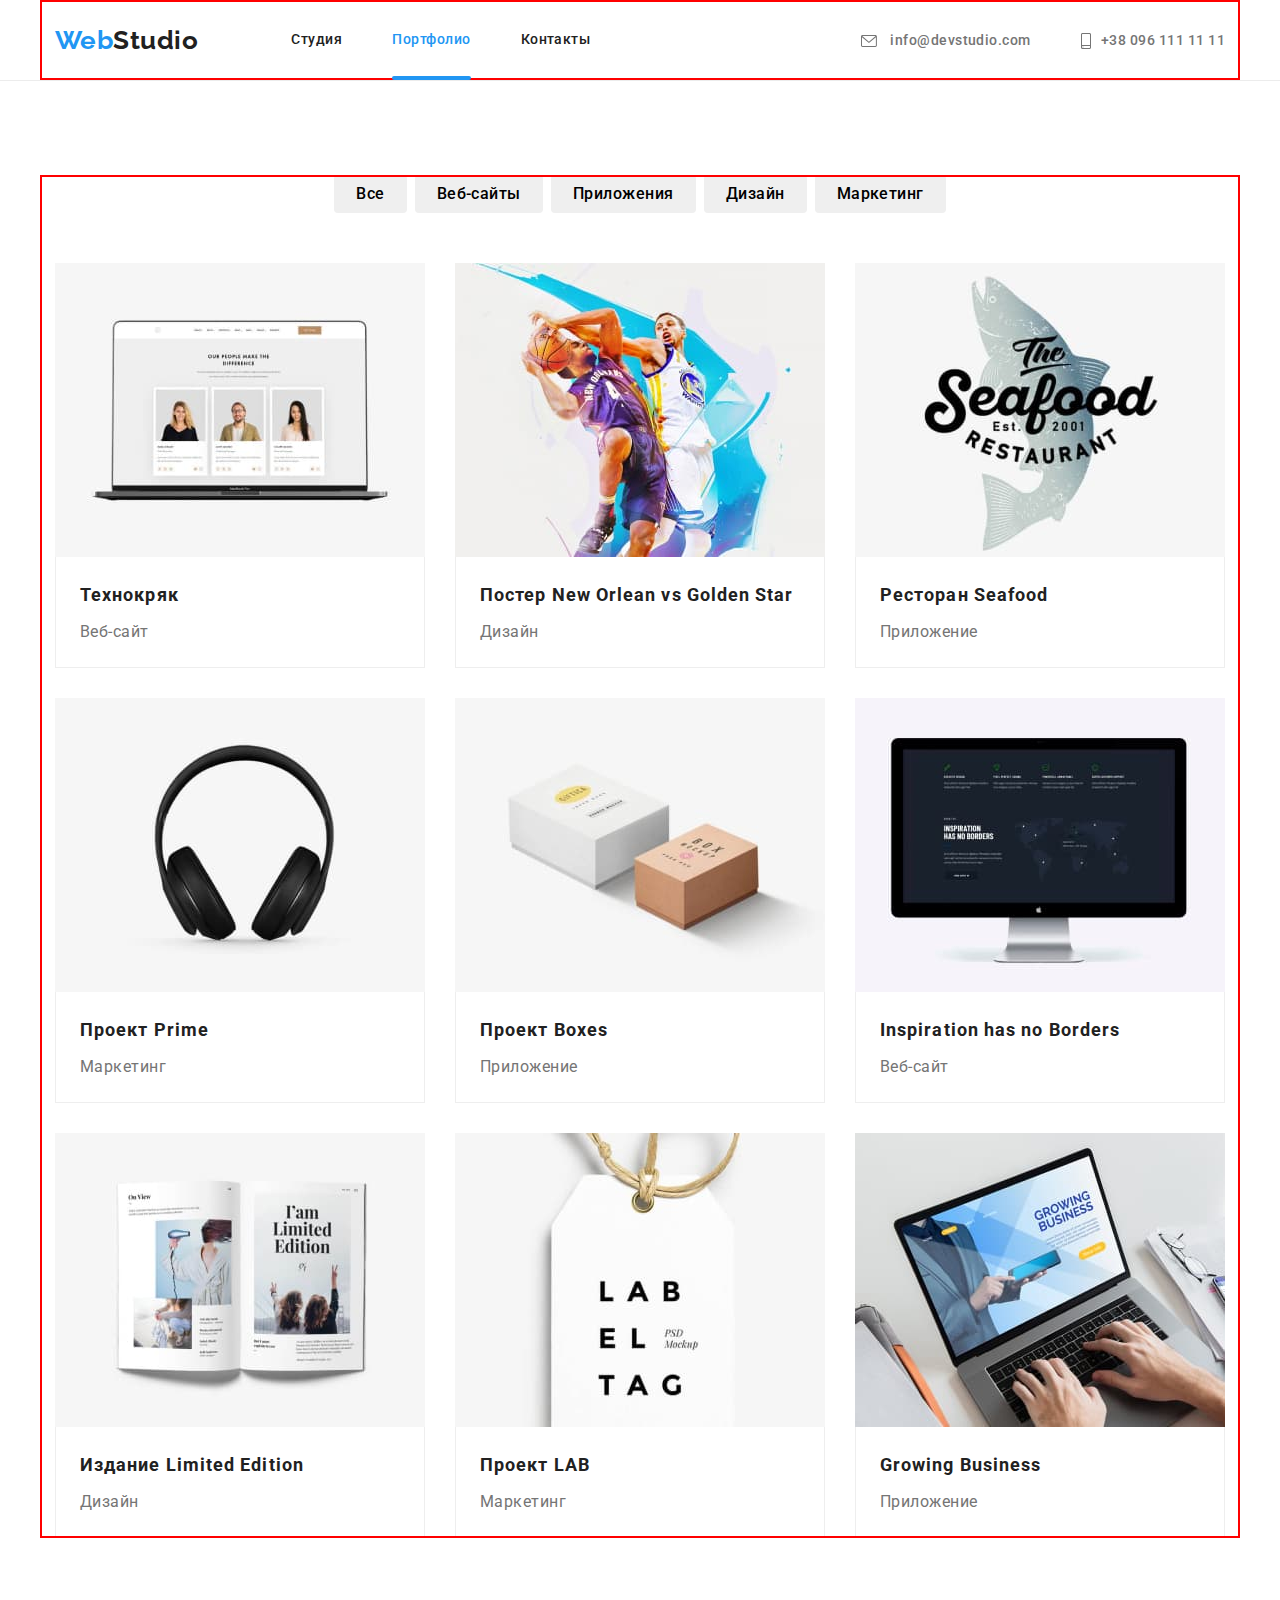
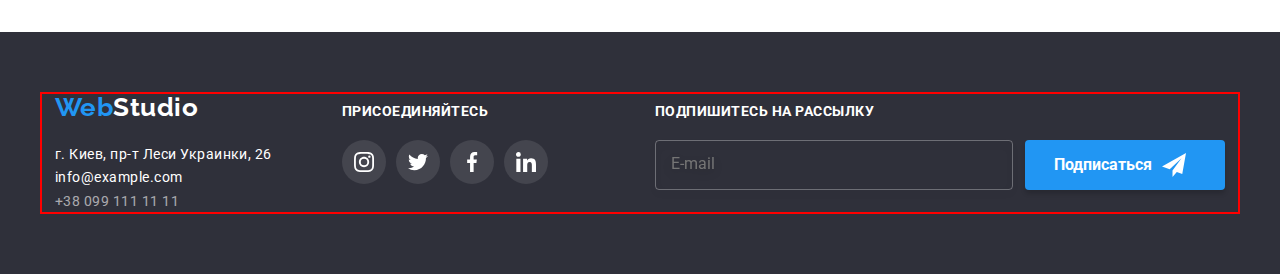
==== portfolio.html @ b9209e39 "Update portfolio.html" ====
<!DOCTYPE html>
<html lang="ru">

<head>
  <meta charset="UTF-8" />
  <meta http-equiv="X-UA-Compatible" content="IE=edge" />
  <meta name="viewport" content="width=device-width, initial-scale=1.0" />
  <title>Portfolio</title>
  <link rel="preconnect" href="https://fonts.googleapis.com" />
  <link rel="preconnect" href="https://fonts.gstatic.com" crossorigin />
  <link rel="preconnect" href="https://fonts.googleapis.com" />
  <link rel="preconnect" href="https://fonts.gstatic.com" crossorigin />
  <link href="https://fonts.googleapis.com/css2?family=Raleway:wght@700&family=Roboto:wght@400;500;700;900&display=swap"
    rel="stylesheet" />
  <link rel="stylesheet" href="https://cdnjs.cloudflare.com/ajax/libs/modern-normalize/1.1.0/modern-normalize.css" />
  <link rel="stylesheet" href="./css/styles.css" />
</head>

<body>
  <!-- Top line -->
  <header class="header header-border">
    <div class="container header__container ">
      <a class="logo header__logo" href="" lang="en">Web<span class="logo-accent">Studio</span></a>
      <nav class="nav header__nav">
        <ul class="nav__list list">
          <li class="nav__item">
            <a class="nav__link " href="./index.html">Студия</a>
          </li>
          <li class="nav__item">
            <a class="nav__link nav__link--current" href="./portfolio.html">Портфолио</a>
          </li>
          <li class="nav__item">
            <a class="nav__link" href="#contacts">Контакты</a>
          </li>
        </ul>
      </nav>
      <ul class="header-contacts__item list">
        <li>
          <a class="header__mail" href="mailto:info@devstudio.com"><svg class="header__icons" width="16" height="12">
              <use href="./images/icons.svg#envelope"></use>
            </svg>
            info@devstudio.com</a>
        </li>
        <li>
          <a class="header__phone" href="tel:+380961111111"><svg class="header__icons" width="10" height="16">
              <use href="./images/icons.svg#smartphone"></use>
            </svg>+38 096 111 11 11</a>
        </li>
      </ul>
    </div>
  </header>
  <!-- Main section -->
  <main>
    <!-- Our works -->
    <section class="section">
      <div class="container">
        <!-- Hiden title -->
        <h1 class="visually-hidden">Portfolio</h1>
        <!-- Filter -->
        <ul class="filter list">
          <li><button class="btn" type="button">Все</button></li>
          <li><button class="btn" type="button">Веб-сайты</button></li>
          <li><button class="btn" type="button">Приложения</button></li>
          <li><button class="btn" type="button">Дизайн</button></li>
          <li><button class="btn" type="button">Маркетинг</button></li>
        </ul>
        <!-- Projects -->
        <ul class="project list">
          <li class="project-cards item">
            <a class="card-link" href="#">
              <div class="project-elements">
                <img src="./images/studio/сайт_технокряк.jpg" width="370" height="294" alt="изображения людей" />
                <div class="project-overlay">
                  <p class="overlay-text">
                    Ресурс предлагает комплексные предложения с разным уровнем функционала и
                    сервисов. Все это позволит посетителю получить исчерпывающие сведения о
                    компании или частном лице.
                  </p>
                </div>
              </div>

              <div class="card-descr">
                <h2 class="project-title">Технокряк</h2>
                <p class="project-text">Веб-сайт</p>
              </div>
            </a>
          </li>

          <li class="project-cards item">
            <a class="card-link" href="#">
              <div class="project-elements">
                <img src="./images/studio/дизайн_постера.jpg" width="370" height="294"
                  alt="на постере 2 мужчины играют в баскетбол" />
                <div class="project-overlay">
                  <p class="overlay-text">
                    Ресурс предлагает комплексные предложения с разным уровнем функционала и
                    сервисов. Все это позволит посетителю получить исчерпывающие сведения о
                    компании или частном лице.
                  </p>
                </div>
              </div>

              <div class="card-descr">
                <h2 class="project-title">Постер New Orlean vs Golden Star</h2>
                <p class="project-text">Дизайн</p>
              </div>
            </a>
          </li>
          <li class="project-cards item">
            <a class="card-link" href="#">
              <div class="project-elements">
                <img src="./images/studio/ресторан.jpg" width="370" height="294"
                  alt="на логотипе ресторана изображена рыба" />
                <div class="project-overlay">
                  <p class="overlay-text">
                    Ресурс предлагает комплексные предложения с разным уровнем функционала и
                    сервисов. Все это позволит посетителю получить исчерпывающие сведения о
                    компании или частном лице.
                  </p>
                </div>
              </div>

              <div class="card-descr">
                <h2 class="project-title">Ресторан Seafood</h2>
                <p class="project-text">Приложение</p>
              </div>
            </a>
          </li>
          <li class="project-cards item">
            <a class="card-link" href="#">
              <div class="project-elements">
                <img src="./images/studio/проэкт_прайм.jpg" width="370" height="294" alt="наушники" />
                <div class="project-overlay">
                  <p class="overlay-text">
                    Ресурс предлагает комплексные предложения с разным уровнем функционала и
                    сервисов. Все это позволит посетителю получить исчерпывающие сведения о
                    компании или частном лице.
                  </p>
                </div>
              </div>

              <div class="card-descr">
                <h2 class="project-title">Проект Prime</h2>
                <p class="project-text">Маркетинг</p>
              </div>
            </a>
          </li>
          <li class="project-cards item">
            <a class="card-link" href="#">
              <div class="project-elements">
                <img src="./images/studio/проект_коробки.jpg" width="370" height="294" alt="две коробки" />
                <div class="project-overlay">
                  <p class="overlay-text">
                    Ресурс предлагает комплексные предложения с разным уровнем функционала и
                    сервисов. Все это позволит посетителю получить исчерпывающие сведения о
                    компании или частном лице.
                  </p>
                </div>
              </div>

              <div class="card-descr">
                <h2 class="project-title">Проект Boxes</h2>
                <p class="project-text">Приложение</p>
              </div>
            </a>
          </li>
          <li class="project-cards item">
            <a class="card-link" href="#">
              <div class="project-elements">
                <img src="./images/studio/Inspiration.jpg" width="370" height="294" alt="монитор" />
                <div class="project-overlay">
                  <p class="overlay-text">
                    Ресурс предлагает комплексные предложения с разным уровнем функционала и
                    сервисов. Все это позволит посетителю получить исчерпывающие сведения о
                    компании или частном лице.
                  </p>
                </div>
              </div>

              <div class="card-descr">
                <h2 class="project-title">Inspiration has no Borders</h2>
                <p class="project-text">Веб-сайт</p>
              </div>
            </a>
          </li>
          <li class="project-cards item">
            <a class="card-link" href="#">
              <div class="project-elements">
                <img src="./images/studio/издание.jpg" width="370" height="294" alt="книжка с рисунками" />
                <div class="project-overlay">
                  <p class="overlay-text">
                    Ресурс предлагает комплексные предложения с разным уровнем функционала и
                    сервисов. Все это позволит посетителю получить исчерпывающие сведения о
                    компании или частном лице.
                  </p>
                </div>
              </div>
              <div class="card-descr">
                <h2 class="project-title">Издание Limited Edition</h2>
                <p class="project-text">Дизайн</p>
              </div>
            </a>
          </li>
          <li class="project-cards item">
            <a class="card-link" href="#">
              <div class="project-elements">
                <img src="./images/studio/проект_лаб.jpg" width="370" height="294" alt="ярлык с логотипом" />
                <div class="project-overlay">
                  <p class="overlay-text">
                    Ресурс предлагает комплексные предложения с разным уровнем функционала и
                    сервисов. Все это позволит посетителю получить исчерпывающие сведения о
                    компании или частном лице.
                  </p>
                </div>
              </div>

              <div class="card-descr">
                <h2 class="project-title">Проект LAB</h2>
                <p class="project-text">Маркетинг</p>
              </div>
            </a>
          </li>
          <li class="project-cards item">
            <a class="card-link" href="#">
              <div class="project-elements">
                <img src="./images/studio/развивающийся_бизнес.jpg" width="370" height="294"
                  alt="на ноутбуке работает человек" />
                <div class="project-overlay">
                  <p class="overlay-text">
                    Ресурс предлагает комплексные предложения с разным уровнем функционала и
                    сервисов. Все это позволит посетителю получить исчерпывающие сведения о
                    компании или частном лице.
                  </p>
                </div>
              </div>

              <div class="card-descr">
                <h2 class="project-title">Growing Business</h2>
                <p class="project-text">Приложение</p>
              </div>
            </a>
          </li>
        </ul>
      </div>

      <!-- </div> -->
    </section>
  </main>
  <!--footer-->
  <footer class="footer" id="contacts">
    <div class="container footer-container">
      <div class="footer__adress">
        <a class="footer__logo link" href="" lang="en">Web<span class="footer__logo--accent">Studio</span></a>
        <address class="address">
          <p>г. Киев, пр-т Леси Украинки, 26</p>
          <a class="address footer__email link" href="info@example.com">info@example.com</a>
          <a class="address footer__tel link" href="tel:+38091111111">+38 099 111 11 11</a>
        </address>
      </div>
      <div class="footer__links">
        <h2 class="footer__title">присоединяйтесь</h2>
        <ul class="footer__list list">
          <li class="footer__item">
            <a class="footer__link link" href="" target="_blank" rel="noopener noreferrer" aria-label="instagram">
              <svg class="socials__icon" width="20" height="20">
                <use href="./images/icons.svg#instagram"></use>
              </svg></a>
          </li>
          <li class="footer__item">
            <a class="footer__link link" href="" target="_blank" rel="noopener noreferrer" aria-label="twitter">
              <svg class="socials__icon" width="20" height="20">
                <use href="./images/icons.svg#twitter"></use>
              </svg></a>
          </li>
          <li class="footer__item">
            <a class="footer__link link" href="" target="_blank" rel="noopener noreferrer" aria-label="facebook">
              <svg class="socials__icon" width="20" height="20">
                <use href="./images/icons.svg#facebook"></use>
              </svg></a>
          </li>
          <li class="footer__item">
            <a class="footer__link link" href="" target="_blank" rel="noopener noreferrer" aria-label="linkedin"><svg
                class="socials__icon" width="20" height="20">
                <use href="./images/icons.svg#linkedin"></use>
              </svg></a>
          </li>
        </ul>
      </div>
      <div class="subscription">
        <h2 class="subscription__title">Подпишитесь на рассылку</h2>
        <form class="subscription__form">
          <div class="subscription__container">
            <input class="subscription__email" type="email" name="email-user" id="email" placeholder="E-mail" />
            <button data-modal-open class="subscription__button" type="submit">
              Подписаться
              <svg class="send-icon" width="24" height="24">
                <use href="./images/icons.svg#icon-send"></use>
              </svg>
            </button>
          </div>
        </form>
      </div>
    </div>
  </footer>
</body>

</html>
---- css/styles.css ----
:root {
  /* Color */
  --primary-color: #757575;
  --secondary-color: #212121;
  --accent-color: #2196f3;
  --logo-color: #000000;
  --primary-white-color: #ffffff;
  --bg-darkgrey-color: #2f303a;
  --secondary-bg-color: #f5f4fa;
  --header-border: #ececec;
  --card-border: #eeeeee;
  --indent: 30px;
  --filter-indent: 8px;
  --main-font-family: 'Roboto', sans-serif;
  --logo-font: 'Raleway', sans-serif;
  --items: 3;
  --icon-color: #afb1b8;
  --hero-bg-color: #c4c4c4;
  --border-radius-standart: 4px;
  --animation: 250ms cubic-bezier(0.4, 0, 0.2, 1);
}

body {
  font-family: var(--main-font-family);
  color: var(--primary-color);
  letter-spacing: 0.03em;
}

a {
  text-decoration: none;
  color: currentColor;
}

h1,
h2,
h3,
h4,
h5,
h6,
p {
  margin: 0;
}
ul,
ol {
  list-style: none;
  padding: 0;
  margin: 0;
}
img {
  display: block;
}

.list {
  list-style: none;
  padding: 0;
  margin: 0;
}

.link {
  text-decoration: none;
  color: currentColor;
}

/* Base styles */
.container {
  width: 1200px;
  padding-left: 15px;
  padding-right: 15px;
  margin: 0 auto;
  outline: 2px solid red;
  outline-offset: -2px;
}
/* Header */
.header-border {
  border-bottom: 1px solid var(--header-border);
}
.header__container {
  display: flex;
  align-items: center;
}

.logo {
  color: var(--accent-color);
  font-family: 'Raleway';
  font-weight: 700;
  font-size: 26px;
  line-height: 1.19;
}

.header__logo {
  margin-right: 93px;
}

.logo-accent {
  color: var(--secondary-color);
}

/*  Header Nav site */
.header__nav {
  margin-right: auto;
}

.nav__link {
  display: inline-flex;
  padding-top: 32px;
  padding-bottom: 32px;
  transition: color var(--animation);
}

.nav__list {
  color: var(--secondary-color);
  font-weight: 500;
  font-size: 14px;
  line-height: 1.14;
  display: flex;
  gap: 50px;
}

.nav__list :hover,
.nav__list :focus {
  color: var(--accent-color);
}

.nav__link--current {
  position: relative;
  color: var(--accent-color);
}

.nav__link--current::after {
  content: ' ';
  position: absolute;
  bottom: 0px;
  left: 0;
  display: block;
  width: 100%;
  height: 4px;
  border-radius: var(--border-radius-standart);
  background-color: var(--accent-color);
}

.header-contacts__item {
  display: flex;
  align-items: baseline;
}

/* Nav contacts  */
.header__mail {
  margin-right: 50px;
}

.header-contacts__item :hover,
.header-contacts__item :focus {
  color: var(--accent-color);
}

.header__icons {
  display: inline-block;
  fill: currentColor;
  vertical-align: middle;
  margin-right: 10px;
}

.header__mail,
.header__phone {
  color: var(--description-color);
  font-weight: 500;
  font-size: 14px;
  line-height: 1.14;
  transition: color var(--animation);
}

/* Section Hero*/

.hero__section {
  padding: 200px 0;
  background-color: var(--bg-darkgrey-color);
  color: var(--primary-white-color);
  line-height: 1.36;
  text-align: center;
  text-transform: uppercase;
  max-width: 1600px;
  margin-left: auto;
  margin-right: auto;
  outline: 1px solid black;
  background-image: linear-gradient(to right, rgba(47, 48, 58, 0.4), rgba(47, 48, 58, 0.4)),
    url(../images/hero/hero.jpg);
  background-repeat: no-repeat;
  background-position: center;
  background-size: cover;
  background-color: var(--hero-bg-color);
}

.hero__title {
  font-weight: 900;
  font-size: 44px;
  max-width: 696px;
  margin: 0 auto;
  margin-bottom: var(--indent);
}

.hero__button {
  display: inline-block;
  min-width: 200px;
  max-width: 250px;
  max-height: 50px;
  border-radius: 4px;
  padding: 10px 32px;
  color: var(--primary-white-color);
  background-color: var(--accent-color);
  font-weight: 700;
  font-size: 16px;
  line-height: 1.88;
  align-items: center;
  box-shadow: 0px 4px 4px rgba(0, 0, 0, 0.15);
  transition: background-color var(--animation);
}

.hero__button:hover,
.hero__button:focus {
  background-color: #188ce8;
  cursor: pointer;
}

/* Modal */
.backdrop {
  position: fixed;
  top: 0;
  left: 0;
  width: 100%;
  height: 100%;
  z-index: 1000;
  overflow-y: scroll;
  background: rgba(0, 0, 0, 0.2);
  opacity: 1;
  transition: opacity var(--animation), visibility var(--animation);
}

.backdrop.is-hidden {
  opacity: 0;
  pointer-events: none;
  visibility: hidden;
}

.backdrop.is-hidden .modal {
  transform: translate(-50%, -50%) scale(1, 1);
  opacity: 0;
}

.modal {
  position: absolute;
  top: 50%;
  left: 50%;
  padding: 40px;
  min-width: 528px;
  max-height: 581px;
  background-color: var(--primary-white-color);
  box-shadow: 0px 1px 3px rgba(0, 0, 0, 0.12), 0px 1px 1px rgba(0, 0, 0, 0.14),
    0px 2px 1px rgba(0, 0, 0, 0.2);
  border-radius: 4px;
  transform: translate(-50%, -50%) scale(1);
  transition: opacity var(--animation), visibility var(--animation), transform var(--animation);
}

.btn__close {
  position: absolute;
  display: flex;
  align-items: center;
  justify-content: center;
  fill: currentColor;
  top: 0;
  right: 0;
  width: 30px;
  height: 30px;
  transform: translate(-8px, 8px);
  border: 1px solid rgba(0, 0, 0, 0.1);
  background-color: var(--primary-white-color);
  border-radius: 50%;
  transition: color var(--animation), border-color var(--animation);
}

.btn__close:focus,
.btn__close:hover {
  color: var(--accent-color);
  /* border: 1px solid var(--accent-color); */
  cursor: pointer;
}

/* Modal form */
.registration {
  text-align: center;
}

.registration__title {
  display: block;
  margin: 0;
  margin-bottom: 12px;
  font-weight: 700;
  font-size: 20px;
  line-height: 1.15;
  text-align: center;
  color: var(--secondary-color);
}

.registration__group {
  margin-bottom: 20px;
}

.registration__wrap {
  display: block;
  font-size: 12px;
  line-height: 1.16;
  position: relative;
  display: block;
  margin-bottom: 10px;
}

.registration__wrap:last-child {
  margin-bottom: 0;
}

.registration__label {
  display: block;
  text-align: left;
  margin-bottom: 4px;
  padding-left: 2px;
}

.registration__input {
  display: block;
  padding: 12px 42px;
  height: 40px;
  width: 100%;
  outline: none;
  border: 1px solid rgba(33, 33, 33, 0.2);
  border-radius: 4px;
  transition: border-color var(--animation);
}

.registration__input:hover + .registration__icon,
.registration__input:focus + .registration__icon {
  fill: var(--accent-color);
  outline: none;
  border-color: var(--accent-color);
}

.registration__input:hover,
.registration__input:focus {
  border-color: var(--accent-color);
}

.registration__group {
  position: relative;
  margin-bottom: 10px;
}

.registration__icon {
  position: absolute;
  display: block;
  bottom: 11px;
  left: 12px;
  transition: var(--animation);
  color: var(--accent-color);
}

.registration__icon:focus,
.registration__icon:hover {
  fill: var(--accent-color);
}

.registration__message {
  display: block;
  margin-bottom: 20px;
  padding: 12px 16px;
  width: 448px;
  height: 120px;
  resize: none;
  border: 1px solid rgba(33, 33, 33, 0.2);
  border-radius: 4px;
  line-height: 1.14;
}

.registration__message::placeholder {
  color: rgba(117, 117, 117, 0.5);
}

.registration__agreement {
  text-align: left;
  display: flex;
  padding: 0;
  justify-content: center;
  align-items: baseline;
  margin-bottom: 30px;
  font-size: 14px;
  line-height: 1.18;
  color: var(--primary-color);
}

.checkbox__icon {
  transition: opacity var(--animation);
  margin-right: 7px;
}

.checkbox__icon--check {
  opacity: 0;
  transition: opacity var(--animation);
}

.checkbox:checked + .checkbox__icon .checkbox__icon--uncheck {
  opacity: 0;

  transition: opacity var(--animation);
}

.checkbox:checked + .checkbox__icon .checkbox__icon--check {
  opacity: 1;
  /* background-color: #2196f3; */
  transition: opacity var(--animation);
}

.agreement__link {
  color: var(--accent-color);
  text-decoration: underline;
  text-underline-position: under;
}

.registration__agreement:focus-within .checkbox__icon {
  border: 1px solid var(--accent-color);
}

.registration__agreement:focus-within .checkbox__icon--uncheck {
  opacity: 0;
}
.registration__btn {
  display: block;
  margin-left: auto;
  margin-right: auto;
  padding: 10px 55px;
  box-shadow: 0px 4px 4px rgba(0, 0, 0, 0.15);
  border-radius: 4px;
  font-weight: 700;
  font-size: 16px;
  line-height: 1.88;
  letter-spacing: 0.06em;
  background: #2196f3;
  color: #ffffff;
  border: none;
  cursor: pointer;
  transition: box-shadow var(--animation);
}

.registration__btn:hover,
.registration__btn:focus {
  box-shadow: 0px 4px 4px rgba(0, 0, 0, 0.15);
}

/* Features section*/
.section {
  padding-bottom: 94px;
  padding-top: 94px;
}
.visually-hidden {
  position: absolute;
  width: 1px;
  height: 1px;
  margin: -1px;
  border: 0;
  padding: 0;
  white-space: nowrap;
  clip-path: inset(100%);
  clip: rect(0 0 0 0);
  overflow: hidden;
}

.features__list {
  display: flex;
  /* flex-wrap: wrap; */
  align-items: center;
  justify-content: center;
  gap: var(--indent);
}
.features__list .features__item {
  width: 270px;
}
.features-icon-container {
  width: 270px;
  height: 120px;
  background-color: var(--secondary-bg-color);
  display: flex;
  align-items: center;
  justify-content: center;
  margin-bottom: var(--indent);
}

.features__subtitle {
  color: var(--secondary-color);
  margin-bottom: 10px;
  font-weight: 700;
  font-size: 14px;
  line-height: 1.14;
  text-transform: uppercase;
}

.features__descr {
  color: var(--description-color);
  font-size: 14px;
  line-height: 1.71;
}

/* About */

.about.section {
  padding-top: 0;
}
.about__title {
  color: var(--secondary-color);
  margin-bottom: 50px;
  font-size: 36px;
  line-height: 1.17;
  text-align: center;
}
.about__list {
  display: flex;
  flex-wrap: wrap;
  gap: var(--indent);
}

.about__item {
  position: relative;
}
.about__descr {
  position: absolute;
  display: flex;
  width: 370px;
  height: 70px;
  bottom: 0;
  right: 0;
  background: rgba(47, 48, 58, 0.8);
}

.about__subtitle {
  position: absolute;
  display: flex;
  align-items: center;
  left: 0;
  bottom: 0;
  font-weight: 700;
  justify-content: center;
  width: 370px;
  height: 70px;
  height: 70px;
  font-size: 14px;
  line-height: 1.14;
  text-align: center;
  color: var(--primary-white-color);
  text-transform: uppercase;
}

/* Team */

.team__list {
  display: flex;
  flex-wrap: wrap;
  gap: var(--indent);
}
.team {
  background-color: var(--secondary-bg-color);
}
.team__title {
  color: var(--secondary-color);
  margin-bottom: 50px;
  font-size: 36px;
  line-height: 1.17;
  text-align: center;
}
.team__item {
  background-color: var(--secondary-bg-color);
  box-shadow: 0px 1px 3px rgba(0, 0, 0, 0.12), 0px 1px 1px rgba(0, 0, 0, 0.14),
    0px 2px 1px rgba(0, 0, 0, 0.2);
  border-bottom-left-radius: 4px;
  border-bottom-right-radius: 4px;
  border-radius: 0px 0px 4px 4px;
}

.team__uppertitle {
  color: var(--secondary-color);
  margin-bottom: 10px;
  font-weight: 500;
  font-size: 16px;
  line-height: 1.19;
  text-align: center;
}
.team__subtitle {
  color: var(--primary-color);
  font-size: 16px;
  line-height: 1.18;
  text-align: center;
  margin-bottom: 16px;
}

.team__card {
  padding: 30px 10px;
  background-color: var(--primary-white-color);
}

.socials__link {
  display: flex;
  align-items: center;
  justify-content: center;
  width: 44px;
  height: 44px;
  color: var(--icon-color);
  border-radius: 50%;
  transition: background-color var(--animation), color var(--animation);
}

.socials__link:hover,
.socials__link:focus {
  background-color: var(--accent-color);
  color: var(--primary-white-color);
}

.socials__icon {
  transition: fill var(--cubic);
  fill: currentColor;
}

/* Socials icons */

.icon {
  display: inline-block;
  fill: currentColor;
  vertical-align: middle;
}

.footer__list {
  display: flex;
  align-items: center;
  gap: 10px;
  justify-content: center;
}

.socials__list {
  display: flex;
  align-items: center;
  gap: 10px;
  justify-content: center;
}

.footer__title {
  font-weight: 700;
  font-size: 14px;
  line-height: 1.14;
  text-transform: uppercase;
  margin-bottom: 20px;
}

/* .team-icon {
  display: flex;
  color: var(--icon-color);
  background-color: var(--primary-white-color);
  border-radius: 10%;
  margin-bottom: 42px;
} */

/* Clients */
.clients__title {
  color: var(--secondary-color);
  font-size: 36px;
  line-height: 1.17;
  text-align: center;
  text-align: center;
  margin-bottom: 50px;
}

.clients__item {
  display: block;
  justify-content: center;
  align-items: center;
}

.clients__list {
  display: flex;
  align-items: center;
  justify-content: center;
  gap: 30px;
}
.clients-link {
  display: flex;
  justify-content: center;
  align-items: center;
  width: 170px;
  height: 92px;
  color: var(--icon-color);
  border: 1px solid var(--icon-color);
  border-radius: 4px;
  transition: color var(--animation), border var(--animation);
}
.clients-icon {
  fill: currentColor;
  display: inline-block;
  fill: currentColor;
  vertical-align: middle;
}

.clients-link:hover,
.clients-link:focus {
  color: var(--accent-color);
  border: 1px solid var(--accent-color);
}

/* clients */

/* Footer */

.footer-container {
  display: flex;
  align-items: baseline;
}
.footer__adress {
  font-size: 14px;
  line-height: 1.71;
  display: flex;
  flex-direction: column;
  margin-right: 70px;
}

.footer:not(.logo) {
  background-color: var(--bg-darkgrey-color);
  color: var(--primary-white-color);
  padding: 60px 0;
}

.footer__logo {
  color: var(--accent-color);
  margin-bottom: 20px;
  margin-top: 0;
  font-family: 'Raleway';
  font-weight: 700;
  font-size: 26px;
  line-height: 1.19;
}

.logo {
  font-family: 'Raleway';
  font-weight: 700;
}
.footer__logo--accent {
  color: var(--primary-white-color);
}

.address {
  display: flex;
  flex-direction: column;
  font-style: normal;
}
.address__email {
  color: rgba(255, 255, 255, 0.6);
  font-size: 14px;
  line-height: 1.71;
  transition: color var(--animation);
}
.footer__email:hover,
.footer__email:focus {
  color: var(--accent-color);
}
.footer__tel {
  color: rgba(255, 255, 255, 0.6);
  font-size: 14px;
  line-height: 1.71;
  transition: color var(--animation);
}
.footer__tel:hover,
.footer__tel:focus {
  color: var(--accent-color);
}

.footer__link {
  align-items: baseline;
  display: flex;
  font-weight: 700;
  font-size: 14px;
  line-height: 1.14px;
  text-align: center;
  align-items: center;
  justify-content: center;
  width: 44px;
  height: 44px;
  color: var(--primary-white-color);
  background-color: rgba(255, 255, 255, 0.1);
  border-radius: 50%;
  transition: color var(--animation), background-color var(--animation);
}

.footer__links {
  box-sizing: border-box;
  display: flex;
  flex-direction: column;
}

.footer__link:hover,
.footer__link:focus {
  background-color: var(--accent-color);
  color: var(--primary-white-color);
}

.socials__icon {
  fill: currentColor;
}

.subscription {
  margin-left: auto;
}

.subscription__title {
  display: inline-block;
  margin-bottom: 20px;
  /* padding-top: 72px; */
  font-size: 14px;
  line-height: 1.14;
  text-transform: uppercase;
  color: var(--primary-white-color);
}

.subscription__email {
  width: 358px;
  margin-right: 12px;
  padding: 15px;
  max-height: 50px;
  border: 1px solid rgba(255, 255, 255, 0.3);
  filter: drop-shadow(0px 4px 4px rgba(0, 0, 0, 0.15));
  border-radius: 4px;
  color: var(--primary-white-color);
  background-color: transparent;
  transition: border-color var(--animation);
}

.subscription__email:hover,
.subscription__email:focus {
  border-color: var(--accent-color);
}

.subscription__button {
  display: flex;
  align-items: center;
  font-size: 16px;
  font-weight: 700;
  line-height: 1.88;
  color: var(--primary-white-color);
  padding: 10px 29px;
  text-align: center;
  width: 200px;
  height: 50px;
  border: none;
  background: var(--accent-color);
  box-shadow: 0px 4px 4px rgba(0, 0, 0, 0.15);
  border-radius: 4px;
  /* transition: color var(--animation), background-color var(--animation); */
  /* transition: color var(--animation); */
}

.send-icon {
  margin-left: 10px;
  fill: currentColor;
}

.subscription-button:hover,
.subscription-button:focus {
  cursor: pointer;
}

/* footer end */

/* Portfolio   */
.filter.list {
  display: flex;
  justify-content: center;
  gap: var(--filter-indent);
  margin-bottom: 50px;
}

.btn {
  padding: 6px 22px;
  font-family: inherit;
  font-weight: 500;
  font-size: 16px;
  line-height: 1.62;
  text-align: center;
  letter-spacing: inherit;
  border: none;
  border-radius: var(--border-radius-standart);
  transition: color var(--animation), background-color var(--animation), box-shadow var(--animation);
}

.btn:hover,
.btn:focus {
  background-color: var(--accent-color);
  color: var(--primary-white-color);
  box-shadow: 0px 3px 1px rgba(0, 0, 0, 0.1), 0px 1px 2px rgba(0, 0, 0, 0.08),
    0px 2px 2px rgba(0, 0, 0, 0.12);
}

.btn.current {
  color: var(--accent-color);
  background-color: var(--primary-white-color);
}
.project.list {
  display: flex;
  flex-wrap: wrap;
  gap: var(--indent);
}

.project-cards.item {
  --items: 3;
}

.item {
  flex-basis: calc((100% - var (--indent) * (var(--items) -1)) / var(--items));
}

.project-text {
  color: var(--secondary-color);
}

.project-title {
  color: var(--secondary-color);
  font-weight: 700;
  font-size: 18px;
  line-height: 2;
  margin-bottom: 4px;
  letter-spacing: 0.06em;
}
.project-text {
  color: var(--primary-color);
  font-size: 16px;
  line-height: 1.87;
}

.card-descr {
  padding: 20px 24px;
  border: 1px solid var(--card-border);
  border-top: 0px;
  /* filter: drop-shadow(0px 4px 4px rgba(0, 0, 0, 0.25)); */
}

.card-link {
  transition: box-shadow var(--animation);
}
.card-link:hover,
.card-descr:hover,
.card-descr:focus,
.card-link:focus {
  box-shadow: 0px 1px 1px rgba(0, 0, 0, 0.12), 0px 4px 4px rgba(0, 0, 0, 0.06),
    1px 4px 6px rgba(0, 0, 0, 0.16);
}
.overlay-text {
  font-size: 18px;
  line-height: 1.55;
  color: var(--primary-white-color);
}
.project-elements {
  position: relative;
  overflow: hidden;
}
.project-overlay {
  position: absolute;
  width: 100%;
  height: 100%;
  padding: 63px 24px;
  transform: translateY(0);
  transition: transform, var(--animation);
  /* overflow: hidden; */
  /* opacity: 0; */
  background-color: rgba(33, 150, 243, 0.9);
}
.project-elements:hover .project-overlay {
  transform: translateY(0);
  opacity: 1;
}
.card-link:hover .project-overlay,
.card-link:focus .project-overlay {
  transform: translateY(-100%);
}

.subscription__container {
  display: flex;
  align-items: center;
}

.register-form-title {
  font-weight: 700;
  font-size: 20px;
  line-height: 1.15;
  text-align: center;
  color: var(--secondary-color);
}

/* .modal-form {
  width: 528px;
  height: 581px;
  margin-left: auto;
  margin-right: auto;
  padding: 40px;
  outline: 1px solid tomato;
} */
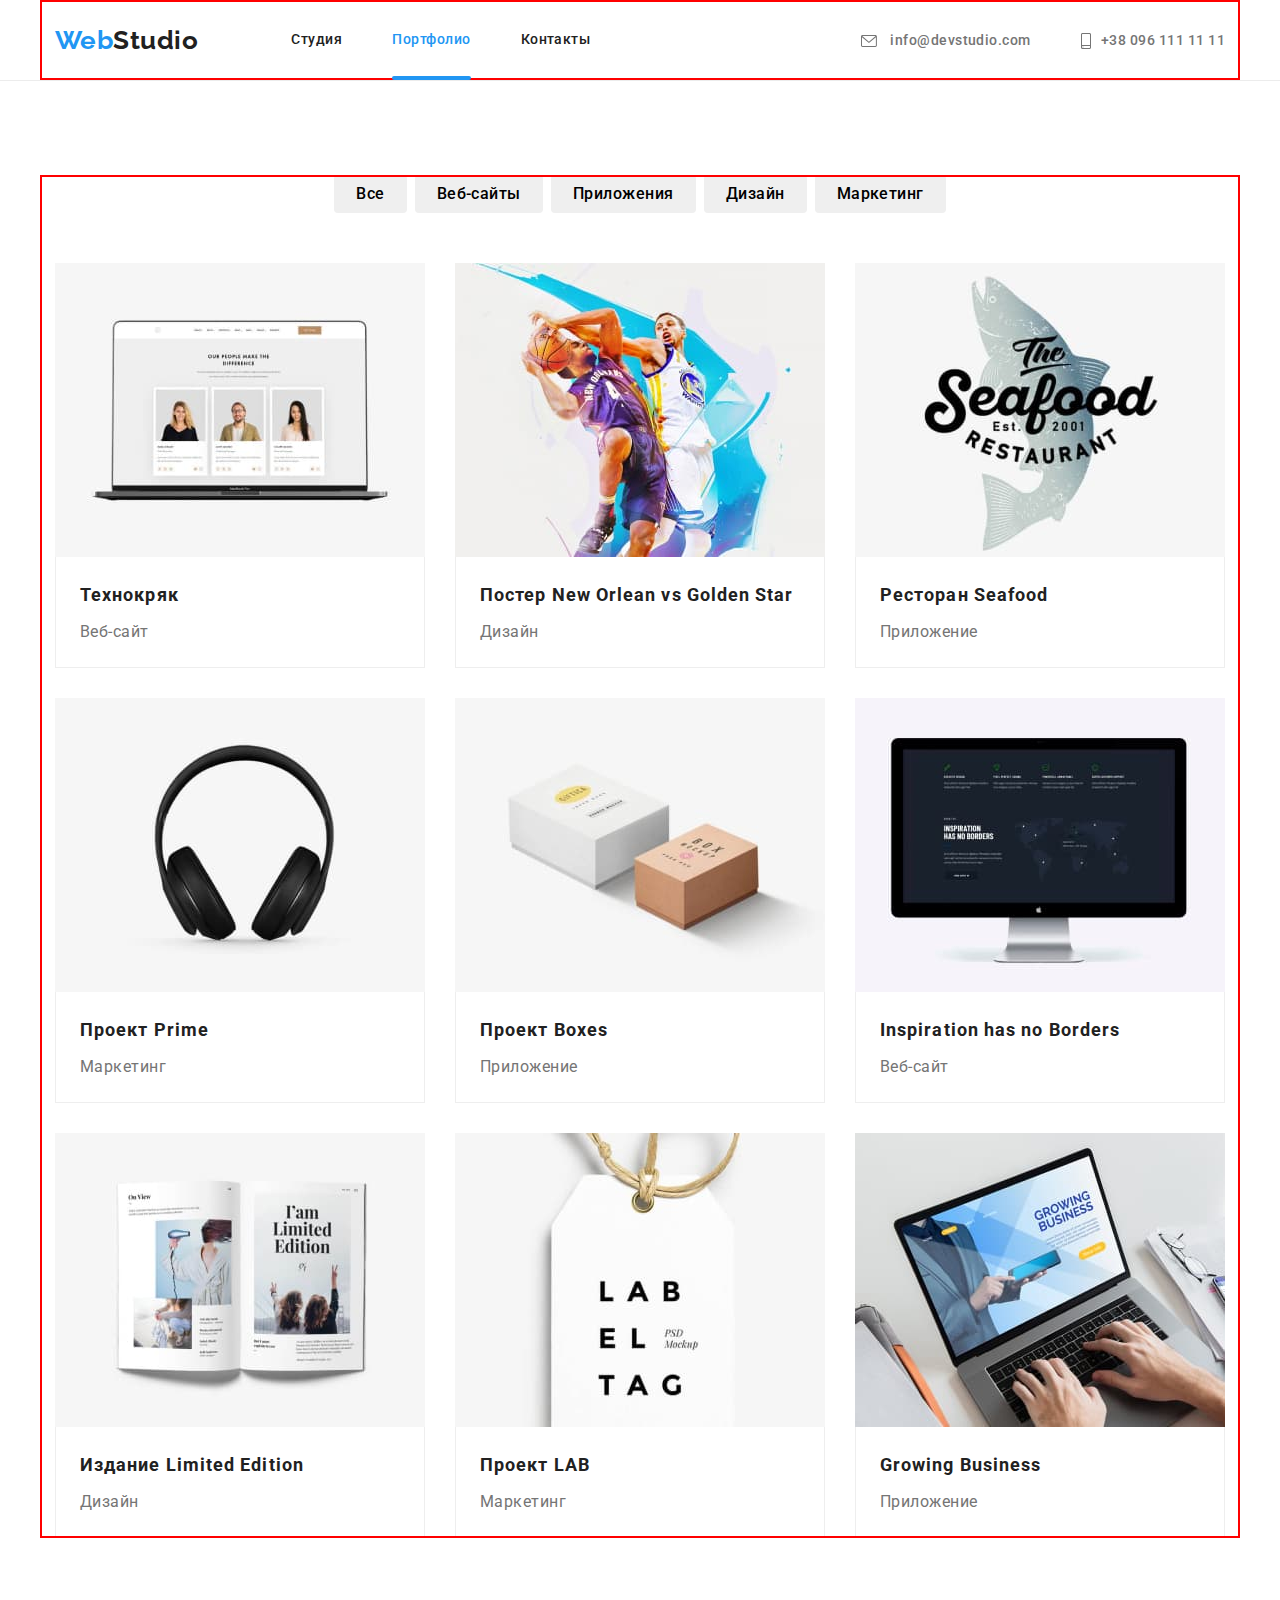
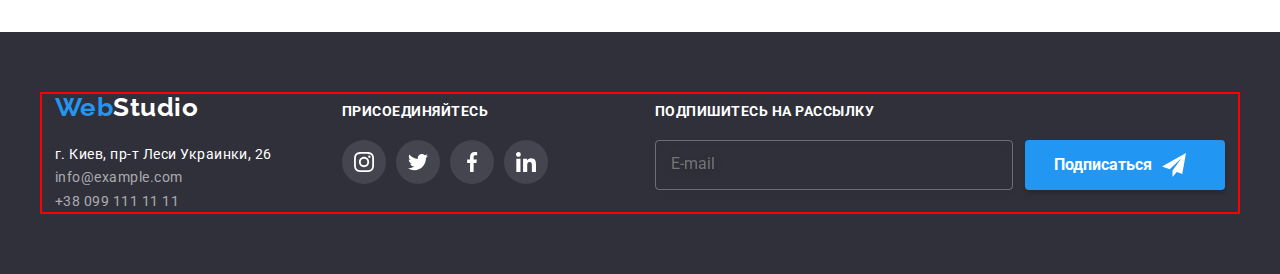
==== commit 37b4b34d: "закончил переписывать классы в portfolio" ====
--- a/portfolio.html
+++ b/portfolio.html
@@ -17,7 +17,7 @@
 </head>
 
 <body>
-  <!-- Top line -->
+  <!--Header section-->
   <header class="header header-border">
     <div class="container header__container ">
       <a class="logo header__logo" href="" lang="en">Web<span class="logo-accent">Studio</span></a>
@@ -52,191 +52,191 @@
   <!-- Main section -->
   <main>
     <!-- Our works -->
-    <section class="section">
+    <section class="section project">
       <div class="container">
         <!-- Hiden title -->
         <h1 class="visually-hidden">Portfolio</h1>
         <!-- Filter -->
-        <ul class="filter list">
-          <li><button class="btn" type="button">Все</button></li>
-          <li><button class="btn" type="button">Веб-сайты</button></li>
-          <li><button class="btn" type="button">Приложения</button></li>
-          <li><button class="btn" type="button">Дизайн</button></li>
-          <li><button class="btn" type="button">Маркетинг</button></li>
+        <ul class="project__filter">
+          <li><button class="project__btn" type="button">Все</button></li>
+          <li><button class="project__btn" type="button">Веб-сайты</button></li>
+          <li><button class="project__btn" type="button">Приложения</button></li>
+          <li><button class="project__btn" type="button">Дизайн</button></li>
+          <li><button class="project__btn" type="button">Маркетинг</button></li>
         </ul>
         <!-- Projects -->
-        <ul class="project list">
-          <li class="project-cards item">
-            <a class="card-link" href="#">
-              <div class="project-elements">
+        <ul class="project__list">
+          <li class="project__item">
+            <a class="project__link" href="#">
+              <div class="project__elements">
                 <img src="./images/studio/сайт_технокряк.jpg" width="370" height="294" alt="изображения людей" />
-                <div class="project-overlay">
-                  <p class="overlay-text">
-                    Ресурс предлагает комплексные предложения с разным уровнем функционала и
-                    сервисов. Все это позволит посетителю получить исчерпывающие сведения о
-                    компании или частном лице.
-                  </p>
-                </div>
-              </div>
-
-              <div class="card-descr">
-                <h2 class="project-title">Технокряк</h2>
-                <p class="project-text">Веб-сайт</p>
-              </div>
-            </a>
-          </li>
-
-          <li class="project-cards item">
-            <a class="card-link" href="#">
-              <div class="project-elements">
+                <div class="project__overlay">
+                  <p class="overlay__text">
+                    Ресурс предлагает комплексные предложения с разным уровнем функционала и
+                    сервисов. Все это позволит посетителю получить исчерпывающие сведения о
+                    компании или частном лице.
+                  </p>
+                </div>
+              </div>
+
+              <div class="project__descr">
+                <h2 class="project__title">Технокряк</h2>
+                <p class="project__text">Веб-сайт</p>
+              </div>
+            </a>
+          </li>
+
+          <li class="project-cards item">
+            <a class="project__link" href="#">
+              <div class="project__elements">
                 <img src="./images/studio/дизайн_постера.jpg" width="370" height="294"
                   alt="на постере 2 мужчины играют в баскетбол" />
-                <div class="project-overlay">
-                  <p class="overlay-text">
-                    Ресурс предлагает комплексные предложения с разным уровнем функционала и
-                    сервисов. Все это позволит посетителю получить исчерпывающие сведения о
-                    компании или частном лице.
-                  </p>
-                </div>
-              </div>
-
-              <div class="card-descr">
-                <h2 class="project-title">Постер New Orlean vs Golden Star</h2>
-                <p class="project-text">Дизайн</p>
-              </div>
-            </a>
-          </li>
-          <li class="project-cards item">
-            <a class="card-link" href="#">
-              <div class="project-elements">
+                <div class="project__overlay">
+                  <p class="overlay__text">
+                    Ресурс предлагает комплексные предложения с разным уровнем функционала и
+                    сервисов. Все это позволит посетителю получить исчерпывающие сведения о
+                    компании или частном лице.
+                  </p>
+                </div>
+              </div>
+
+              <div class="project__descr">
+                <h2 class="project__title">Постер New Orlean vs Golden Star</h2>
+                <p class="project__text">Дизайн</p>
+              </div>
+            </a>
+          </li>
+          <li class="project-cards item">
+            <a class="project__link" href="#">
+              <div class="project__elements">
                 <img src="./images/studio/ресторан.jpg" width="370" height="294"
                   alt="на логотипе ресторана изображена рыба" />
-                <div class="project-overlay">
-                  <p class="overlay-text">
-                    Ресурс предлагает комплексные предложения с разным уровнем функционала и
-                    сервисов. Все это позволит посетителю получить исчерпывающие сведения о
-                    компании или частном лице.
-                  </p>
-                </div>
-              </div>
-
-              <div class="card-descr">
-                <h2 class="project-title">Ресторан Seafood</h2>
-                <p class="project-text">Приложение</p>
-              </div>
-            </a>
-          </li>
-          <li class="project-cards item">
-            <a class="card-link" href="#">
-              <div class="project-elements">
+                <div class="project__overlay">
+                  <p class="overlay__text">
+                    Ресурс предлагает комплексные предложения с разным уровнем функционала и
+                    сервисов. Все это позволит посетителю получить исчерпывающие сведения о
+                    компании или частном лице.
+                  </p>
+                </div>
+              </div>
+
+              <div class="project__descr">
+                <h2 class="project__title">Ресторан Seafood</h2>
+                <p class="project__text">Приложение</p>
+              </div>
+            </a>
+          </li>
+          <li class="project-cards item">
+            <a class="project__link" href="#">
+              <div class="project__elements">
                 <img src="./images/studio/проэкт_прайм.jpg" width="370" height="294" alt="наушники" />
-                <div class="project-overlay">
-                  <p class="overlay-text">
-                    Ресурс предлагает комплексные предложения с разным уровнем функционала и
-                    сервисов. Все это позволит посетителю получить исчерпывающие сведения о
-                    компании или частном лице.
-                  </p>
-                </div>
-              </div>
-
-              <div class="card-descr">
-                <h2 class="project-title">Проект Prime</h2>
-                <p class="project-text">Маркетинг</p>
-              </div>
-            </a>
-          </li>
-          <li class="project-cards item">
-            <a class="card-link" href="#">
-              <div class="project-elements">
+                <div class="project__overlay">
+                  <p class="overlay__text">
+                    Ресурс предлагает комплексные предложения с разным уровнем функционала и
+                    сервисов. Все это позволит посетителю получить исчерпывающие сведения о
+                    компании или частном лице.
+                  </p>
+                </div>
+              </div>
+
+              <div class="project__descr">
+                <h2 class="project__title">Проект Prime</h2>
+                <p class="project__text">Маркетинг</p>
+              </div>
+            </a>
+          </li>
+          <li class="project-cards item">
+            <a class="project__link" href="#">
+              <div class="project__elements">
                 <img src="./images/studio/проект_коробки.jpg" width="370" height="294" alt="две коробки" />
-                <div class="project-overlay">
-                  <p class="overlay-text">
-                    Ресурс предлагает комплексные предложения с разным уровнем функционала и
-                    сервисов. Все это позволит посетителю получить исчерпывающие сведения о
-                    компании или частном лице.
-                  </p>
-                </div>
-              </div>
-
-              <div class="card-descr">
-                <h2 class="project-title">Проект Boxes</h2>
-                <p class="project-text">Приложение</p>
-              </div>
-            </a>
-          </li>
-          <li class="project-cards item">
-            <a class="card-link" href="#">
-              <div class="project-elements">
+                <div class="project__overlay">
+                  <p class="overlay__text">
+                    Ресурс предлагает комплексные предложения с разным уровнем функционала и
+                    сервисов. Все это позволит посетителю получить исчерпывающие сведения о
+                    компании или частном лице.
+                  </p>
+                </div>
+              </div>
+
+              <div class="project__descr">
+                <h2 class="project__title">Проект Boxes</h2>
+                <p class="project__text">Приложение</p>
+              </div>
+            </a>
+          </li>
+          <li class="project-cards item">
+            <a class="project__link" href="#">
+              <div class="project__elements">
                 <img src="./images/studio/Inspiration.jpg" width="370" height="294" alt="монитор" />
-                <div class="project-overlay">
-                  <p class="overlay-text">
-                    Ресурс предлагает комплексные предложения с разным уровнем функционала и
-                    сервисов. Все это позволит посетителю получить исчерпывающие сведения о
-                    компании или частном лице.
-                  </p>
-                </div>
-              </div>
-
-              <div class="card-descr">
-                <h2 class="project-title">Inspiration has no Borders</h2>
-                <p class="project-text">Веб-сайт</p>
-              </div>
-            </a>
-          </li>
-          <li class="project-cards item">
-            <a class="card-link" href="#">
-              <div class="project-elements">
+                <div class="project__overlay">
+                  <p class="overlay__text">
+                    Ресурс предлагает комплексные предложения с разным уровнем функционала и
+                    сервисов. Все это позволит посетителю получить исчерпывающие сведения о
+                    компании или частном лице.
+                  </p>
+                </div>
+              </div>
+
+              <div class="project__descr">
+                <h2 class="project__title">Inspiration has no Borders</h2>
+                <p class="project__text">Веб-сайт</p>
+              </div>
+            </a>
+          </li>
+          <li class="project-cards item">
+            <a class="project__link" href="#">
+              <div class="project__elements">
                 <img src="./images/studio/издание.jpg" width="370" height="294" alt="книжка с рисунками" />
-                <div class="project-overlay">
-                  <p class="overlay-text">
-                    Ресурс предлагает комплексные предложения с разным уровнем функционала и
-                    сервисов. Все это позволит посетителю получить исчерпывающие сведения о
-                    компании или частном лице.
-                  </p>
-                </div>
-              </div>
-              <div class="card-descr">
-                <h2 class="project-title">Издание Limited Edition</h2>
-                <p class="project-text">Дизайн</p>
-              </div>
-            </a>
-          </li>
-          <li class="project-cards item">
-            <a class="card-link" href="#">
-              <div class="project-elements">
+                <div class="project__overlay">
+                  <p class="overlay__text">
+                    Ресурс предлагает комплексные предложения с разным уровнем функционала и
+                    сервисов. Все это позволит посетителю получить исчерпывающие сведения о
+                    компании или частном лице.
+                  </p>
+                </div>
+              </div>
+              <div class="project__descr">
+                <h2 class="project__title">Издание Limited Edition</h2>
+                <p class="project__text">Дизайн</p>
+              </div>
+            </a>
+          </li>
+          <li class="project-cards item">
+            <a class="project__link" href="#">
+              <div class="project__elements">
                 <img src="./images/studio/проект_лаб.jpg" width="370" height="294" alt="ярлык с логотипом" />
-                <div class="project-overlay">
-                  <p class="overlay-text">
-                    Ресурс предлагает комплексные предложения с разным уровнем функционала и
-                    сервисов. Все это позволит посетителю получить исчерпывающие сведения о
-                    компании или частном лице.
-                  </p>
-                </div>
-              </div>
-
-              <div class="card-descr">
-                <h2 class="project-title">Проект LAB</h2>
-                <p class="project-text">Маркетинг</p>
-              </div>
-            </a>
-          </li>
-          <li class="project-cards item">
-            <a class="card-link" href="#">
-              <div class="project-elements">
+                <div class="project__overlay">
+                  <p class="overlay__text">
+                    Ресурс предлагает комплексные предложения с разным уровнем функционала и
+                    сервисов. Все это позволит посетителю получить исчерпывающие сведения о
+                    компании или частном лице.
+                  </p>
+                </div>
+              </div>
+
+              <div class="project__descr">
+                <h2 class="project__title">Проект LAB</h2>
+                <p class="project__text">Маркетинг</p>
+              </div>
+            </a>
+          </li>
+          <li class="project-cards item">
+            <a class="project__link" href="#">
+              <div class="project__elements">
                 <img src="./images/studio/развивающийся_бизнес.jpg" width="370" height="294"
                   alt="на ноутбуке работает человек" />
-                <div class="project-overlay">
-                  <p class="overlay-text">
-                    Ресурс предлагает комплексные предложения с разным уровнем функционала и
-                    сервисов. Все это позволит посетителю получить исчерпывающие сведения о
-                    компании или частном лице.
-                  </p>
-                </div>
-              </div>
-
-              <div class="card-descr">
-                <h2 class="project-title">Growing Business</h2>
-                <p class="project-text">Приложение</p>
+                <div class="project__overlay">
+                  <p class="overlay__text">
+                    Ресурс предлагает комплексные предложения с разным уровнем функционала и
+                    сервисов. Все это позволит посетителю получить исчерпывающие сведения о
+                    компании или частном лице.
+                  </p>
+                </div>
+              </div>
+
+              <div class="project__descr">
+                <h2 class="project__title">Growing Business</h2>
+                <p class="project__text">Приложение</p>
               </div>
             </a>
           </li>
--- a/css/styles.css
+++ b/css/styles.css
@@ -646,22 +646,6 @@
   justify-content: center;
 }
 
-.footer__title {
-  font-weight: 700;
-  font-size: 14px;
-  line-height: 1.14;
-  text-transform: uppercase;
-  margin-bottom: 20px;
-}
-
-/* .team-icon {
-  display: flex;
-  color: var(--icon-color);
-  background-color: var(--primary-white-color);
-  border-radius: 10%;
-  margin-bottom: 42px;
-} */
-
 /* Clients */
 .clients__title {
   color: var(--secondary-color);
@@ -709,6 +693,21 @@
 }
 
 /* clients */
+.footer__title {
+  font-weight: 700;
+  font-size: 14px;
+  line-height: 1.14;
+  text-transform: uppercase;
+  margin-bottom: 20px;
+}
+
+/* .team-icon {
+  display: flex;
+  color: var(--icon-color);
+  background-color: var(--primary-white-color);
+  border-radius: 10%;
+  margin-bottom: 42px;
+} */
 
 /* Footer */
 
@@ -753,7 +752,7 @@
   flex-direction: column;
   font-style: normal;
 }
-.address__email {
+.footer__email {
   color: rgba(255, 255, 255, 0.6);
   font-size: 14px;
   line-height: 1.71;
@@ -871,14 +870,14 @@
 /* footer end */
 
 /* Portfolio   */
-.filter.list {
+.project__filter {
   display: flex;
   justify-content: center;
   gap: var(--filter-indent);
   margin-bottom: 50px;
 }
 
-.btn {
+.project__btn {
   padding: 6px 22px;
   font-family: inherit;
   font-weight: 500;
@@ -891,37 +890,38 @@
   transition: color var(--animation), background-color var(--animation), box-shadow var(--animation);
 }
 
-.btn:hover,
-.btn:focus {
+.project__btn:hover,
+.project__btn:focus {
   background-color: var(--accent-color);
   color: var(--primary-white-color);
   box-shadow: 0px 3px 1px rgba(0, 0, 0, 0.1), 0px 1px 2px rgba(0, 0, 0, 0.08),
     0px 2px 2px rgba(0, 0, 0, 0.12);
 }
 
-.btn.current {
+.project__btn.current {
   color: var(--accent-color);
   background-color: var(--primary-white-color);
 }
-.project.list {
+.project__list {
   display: flex;
   flex-wrap: wrap;
   gap: var(--indent);
 }
 
-.project-cards.item {
+.project__item {
   --items: 3;
-}
-
-.item {
   flex-basis: calc((100% - var (--indent) * (var(--items) -1)) / var(--items));
 }
 
+/* .project__item {
+
+} */
+
 .project-text {
   color: var(--secondary-color);
 }
 
-.project-title {
+.project__title {
   color: var(--secondary-color);
   font-weight: 700;
   font-size: 18px;
@@ -929,39 +929,39 @@
   margin-bottom: 4px;
   letter-spacing: 0.06em;
 }
-.project-text {
+.project__text {
   color: var(--primary-color);
   font-size: 16px;
   line-height: 1.87;
 }
 
-.card-descr {
+.project__descr {
   padding: 20px 24px;
   border: 1px solid var(--card-border);
   border-top: 0px;
   /* filter: drop-shadow(0px 4px 4px rgba(0, 0, 0, 0.25)); */
 }
 
-.card-link {
+.project__link {
   transition: box-shadow var(--animation);
 }
-.card-link:hover,
-.card-descr:hover,
-.card-descr:focus,
-.card-link:focus {
+.project__link:hover,
+.project__link:focus,
+.project__descr:hover,
+.project__descr:focus {
   box-shadow: 0px 1px 1px rgba(0, 0, 0, 0.12), 0px 4px 4px rgba(0, 0, 0, 0.06),
     1px 4px 6px rgba(0, 0, 0, 0.16);
 }
-.overlay-text {
+.overlay__text {
   font-size: 18px;
   line-height: 1.55;
   color: var(--primary-white-color);
 }
-.project-elements {
+.project__elements {
   position: relative;
   overflow: hidden;
 }
-.project-overlay {
+.project__overlay {
   position: absolute;
   width: 100%;
   height: 100%;
@@ -972,12 +972,12 @@
   /* opacity: 0; */
   background-color: rgba(33, 150, 243, 0.9);
 }
-.project-elements:hover .project-overlay {
+.project__elements:hover .project__overlay {
   transform: translateY(0);
   opacity: 1;
 }
-.card-link:hover .project-overlay,
-.card-link:focus .project-overlay {
+.project__link:hover .project__overlay,
+.project__link:focus .project__overlay {
   transform: translateY(-100%);
 }
 
@@ -993,12 +993,3 @@
   text-align: center;
   color: var(--secondary-color);
 }
-
-/* .modal-form {
-  width: 528px;
-  height: 581px;
-  margin-left: auto;
-  margin-right: auto;
-  padding: 40px;
-  outline: 1px solid tomato;
-} */
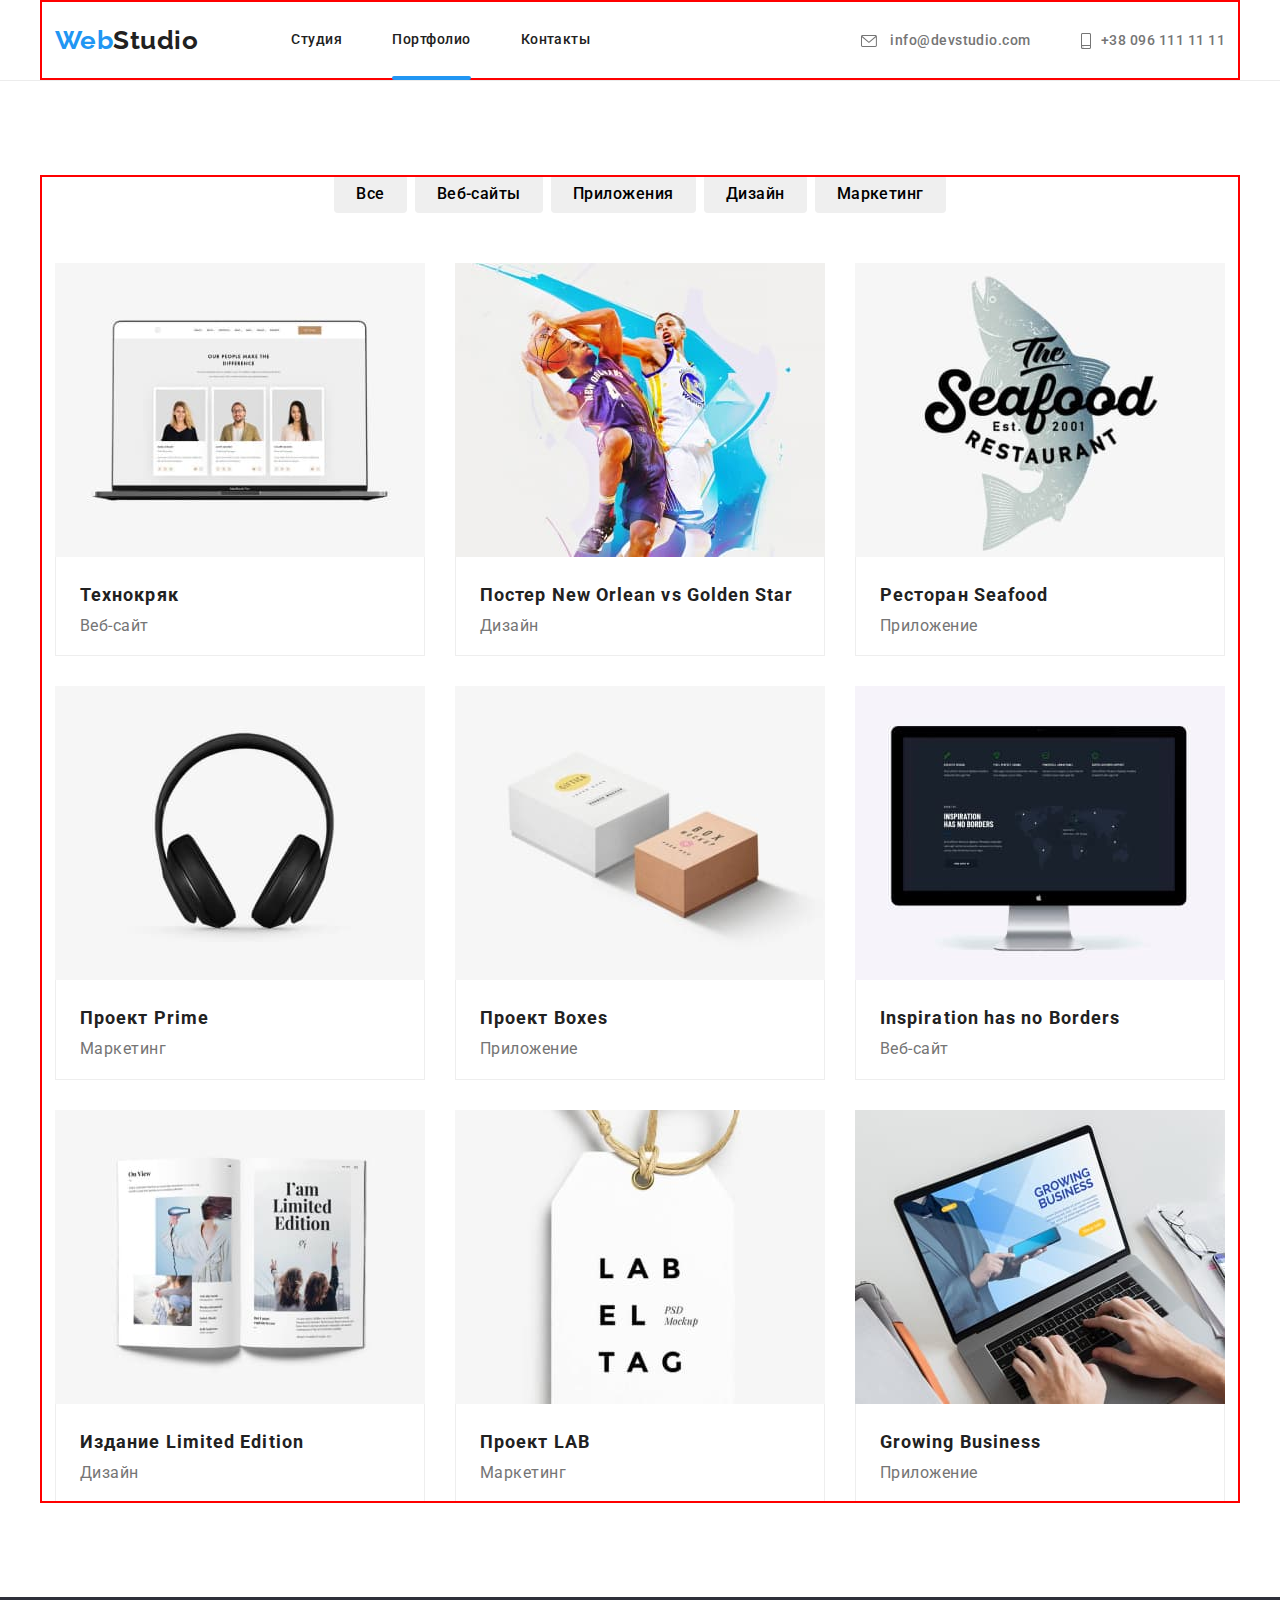
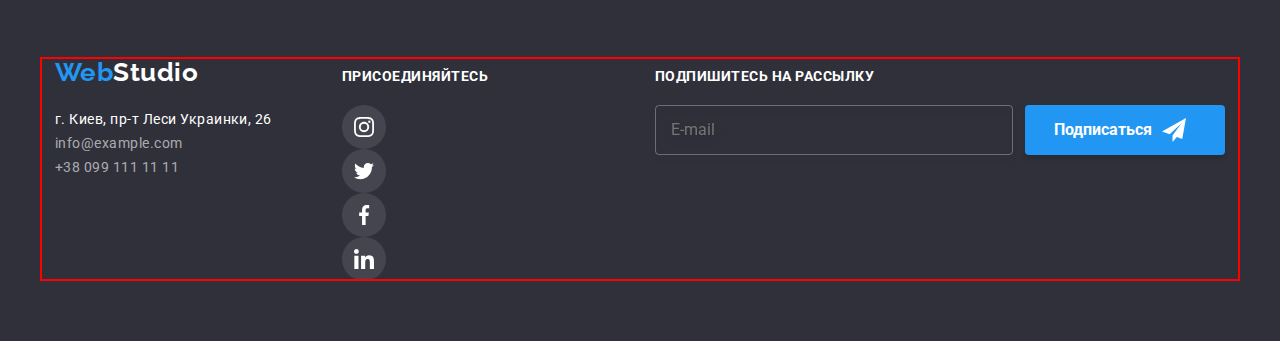
==== commit 6e523f2b: "скомпилировал в Сасс" ====
--- a/portfolio.html
+++ b/portfolio.html
@@ -13,6 +13,7 @@
   <link href="https://fonts.googleapis.com/css2?family=Raleway:wght@700&family=Roboto:wght@400;500;700;900&display=swap"
     rel="stylesheet" />
   <link rel="stylesheet" href="https://cdnjs.cloudflare.com/ajax/libs/modern-normalize/1.1.0/modern-normalize.css" />
+  <link rel="stylesheet" href="./css/main.min.css" />
   <link rel="stylesheet" href="./css/styles.css" />
 </head>
 
@@ -21,7 +22,7 @@
   <header class="header header-border">
     <div class="container header__container ">
       <a class="logo header__logo" href="" lang="en">Web<span class="logo-accent">Studio</span></a>
-      <nav class="nav header__nav">
+      <nav class="header__nav">
         <ul class="nav__list list">
           <li class="nav__item">
             <a class="nav__link " href="./index.html">Студия</a>
@@ -34,7 +35,7 @@
           </li>
         </ul>
       </nav>
-      <ul class="header-contacts__item list">
+      <ul class="header__item list">
         <li>
           <a class="header__mail" href="mailto:info@devstudio.com"><svg class="header__icons" width="16" height="12">
               <use href="./images/icons.svg#envelope"></use>
--- a/css/main.min.css
+++ b/css/main.min.css
@@ -0,0 +1 @@
+:root{--primary-color: #757575;--secondary-color: #212121;--accent-color: #2196f3;--logo-color: #000000;--primary-white-color: #ffffff;--bg-darkgrey-color: #2f303a;--secondary-bg-color: #f5f4fa;--header-border: #ececec;--card-border: #eeeeee;--icon-color: #afb1b8;--hero-bg-color: #c4c4c4;--main-font-family: "Roboto", sans-serif;--logo-font: "Raleway", sans-serif;--indent: 30px;--filter-indent: 8px;--items: 3;--border-radius-standart: 4px;--animation: 2500ms cubic-bezier(0.4, 0, 0.2, 1)}.visually-hidden{position:absolute;width:1px;height:1px;margin:-1px;border:0;padding:0;white-space:nowrap;-webkit-clip-path:inset(100%);clip-path:inset(100%);clip:rect(0 0 0 0);overflow:hidden}body{font-family:var(--main-font-family);color:var(--primary-color);letter-spacing:.03em}a{text-decoration:none;color:currentColor}h1,h2,h3,h4,h5,h6,p{margin:0}ul,ol{list-style:none;padding:0;margin:0}img{display:block}.list{list-style:none;padding:0;margin:0}.link{text-decoration:none;color:currentColor}.container{width:1200px;padding-left:15px;padding-right:15px;margin:0 auto;outline:2px solid red;outline-offset:-2px}.project__list{display:-webkit-box;display:-ms-flexbox;display:flex;-ms-flex-wrap:wrap;flex-wrap:wrap;gap:var(--indent)}.hero__button{display:inline-block;min-width:200px;max-width:250px;max-height:50px;border-radius:4px;padding:10px 32px;color:var(--primary-white-color);background-color:var(--accent-color);font-weight:700;font-size:16px;line-height:1.88;-webkit-box-align:center;-ms-flex-align:center;align-items:center;-webkit-box-shadow:0px 4px 4px rgba(0,0,0,.15);box-shadow:0px 4px 4px rgba(0,0,0,.15);-webkit-transition:background-color var(--animation);transition:background-color var(--animation)}.hero__button:hover,.hero__button:focus{background-color:#188ce8;cursor:pointer}.btn__close{position:absolute;display:-webkit-box;display:-ms-flexbox;display:flex;-webkit-box-align:center;-ms-flex-align:center;align-items:center;-webkit-box-pack:center;-ms-flex-pack:center;justify-content:center;fill:currentColor;top:0;right:0;width:30px;height:30px;-webkit-transform:translate(-8px, 8px);transform:translate(-8px, 8px);border:1px solid rgba(0,0,0,.1);background-color:var(--primary-white-color);border-radius:50%;-webkit-transition:color var(--animation),border-color var(--animation);transition:color var(--animation),border-color var(--animation)}.btn__close:focus,.btn__close:hover{color:var(--accent-color);cursor:pointer}.registration__btn{display:block;margin-left:auto;margin-right:auto;padding:10px 55px;-webkit-box-shadow:0px 4px 4px rgba(0,0,0,.15);box-shadow:0px 4px 4px rgba(0,0,0,.15);border-radius:4px;font-weight:700;font-size:16px;line-height:1.88;letter-spacing:.06em;background:#2196f3;color:#fff;border:none;cursor:pointer;-webkit-transition:-webkit-box-shadow var(--animation);transition:-webkit-box-shadow var(--animation);transition:box-shadow var(--animation);transition:box-shadow var(--animation), -webkit-box-shadow var(--animation)}.registration__btn__btn:hover,.registration__btn__btn:focus{-webkit-box-shadow:0px 4px 4px rgba(0,0,0,.15);box-shadow:0px 4px 4px rgba(0,0,0,.15)}.project__btn{padding:6px 22px;font-family:inherit;font-weight:500;font-size:16px;line-height:1.62;text-align:center;letter-spacing:inherit;border:none;border-radius:var(--border-radius-standart);-webkit-transition:color var(--animation),background-color var(--animation),-webkit-box-shadow var(--animation);transition:color var(--animation),background-color var(--animation),-webkit-box-shadow var(--animation);transition:color var(--animation),background-color var(--animation),box-shadow var(--animation);transition:color var(--animation),background-color var(--animation),box-shadow var(--animation),-webkit-box-shadow var(--animation)}.project__btn:hover,.project__btn:focus{background-color:var(--accent-color);color:var(--primary-white-color);-webkit-box-shadow:0px 3px 1px rgba(0,0,0,.1),0px 1px 2px rgba(0,0,0,.08),0px 2px 2px rgba(0,0,0,.12);box-shadow:0px 3px 1px rgba(0,0,0,.1),0px 1px 2px rgba(0,0,0,.08),0px 2px 2px rgba(0,0,0,.12)}.project__btn.current{color:var(--accent-color);background-color:var(--primary-white-color)}.section{padding-bottom:94px;padding-top:94px}.hero__title{font-weight:900;font-size:44px;max-width:696px;margin:0 auto;margin-bottom:var(--indent)}.registration__title{display:block;margin:0;margin-bottom:12px;font-weight:700;font-size:20px;line-height:1.15;text-align:center;color:var(--secondary-color)}.about__title{color:var(--secondary-color);margin-bottom:50px;font-size:36px;line-height:1.17;text-align:center}.about__subtitle{position:absolute;display:-webkit-box;display:-ms-flexbox;display:flex;-webkit-box-align:center;-ms-flex-align:center;align-items:center;left:0;bottom:0;font-weight:700;-webkit-box-pack:center;-ms-flex-pack:center;justify-content:center;width:370px;height:70px;height:70px;font-size:14px;line-height:1.14;text-align:center;color:var(--primary-white-color);text-transform:uppercase}.team__title{color:var(--secondary-color);margin-bottom:50px;font-size:36px;line-height:1.17;text-align:center}.team__uppertitle{color:var(--secondary-color);margin-bottom:10px;font-weight:500;font-size:16px;line-height:1.19;text-align:center}.team__subtitle{color:var(--primary-color);font-size:16px;line-height:1.18;text-align:center;margin-bottom:16px}.clients__title{color:var(--secondary-color);font-size:36px;line-height:1.17;text-align:center;text-align:center;margin-bottom:50px}.footer__title{font-weight:700;font-size:14px;line-height:1.14;text-transform:uppercase;margin-bottom:20px}.project__title{color:var(--secondary-color);font-weight:700;font-size:18px;line-height:2;margin-bottom:4px;letter-spacing:.06em}.register-form-title{font-weight:700;font-size:20px;line-height:1.15;text-align:center;color:var(--secondary-color)}.backdrop{position:fixed;top:0;left:0;width:100%;height:100%;z-index:1000;overflow-y:scroll;background:rgba(0,0,0,.2);opacity:1;-webkit-transition:opacity var(--animation),visibility var(--animation);transition:opacity var(--animation),visibility var(--animation)}.backdrop.is-hidden{opacity:0;pointer-events:none;visibility:hidden}.backdrop.is-hidden .modal{-webkit-transform:translate(-50%, -50%) scale(1, 1);transform:translate(-50%, -50%) scale(1, 1);opacity:0}.modal{position:absolute;top:50%;left:50%;padding:40px;min-width:528px;max-height:581px;background-color:var(--primary-white-color);-webkit-box-shadow:0px 1px 3px rgba(0,0,0,.12),0px 1px 1px rgba(0,0,0,.14),0px 2px 1px rgba(0,0,0,.2);box-shadow:0px 1px 3px rgba(0,0,0,.12),0px 1px 1px rgba(0,0,0,.14),0px 2px 1px rgba(0,0,0,.2);border-radius:4px;-webkit-transform:translate(-50%, -50%) scale(1);transform:translate(-50%, -50%) scale(1);-webkit-transition:opacity var(--animation),visibility var(--animation),-webkit-transform var(--animation);transition:opacity var(--animation),visibility var(--animation),-webkit-transform var(--animation);transition:opacity var(--animation),visibility var(--animation),transform var(--animation);transition:opacity var(--animation),visibility var(--animation),transform var(--animation),-webkit-transform var(--animation)}.registration{text-align:center}.registration__group{margin-bottom:20px}.registration__wrap{display:block;font-size:12px;line-height:1.16;position:relative;display:block;margin-bottom:10px}.registration__wrap:last-child{margin-bottom:0}.registration__label{display:block;text-align:left;margin-bottom:4px;padding-left:2px}.registration__input{display:block;padding:12px 42px;height:40px;width:100%;outline:none;border:1px solid rgba(33,33,33,.2);border-radius:4px;-webkit-transition:border-color var(--animation);transition:border-color var(--animation)}.registration__input:hover+.registration__icon,.registration__input:focus+.registration__icon{fill:var(--accent-color);outline:none;border-color:var(--accent-color)}.registration__input:hover,.registration__input:focus{border-color:var(--accent-color)}.registration__group{position:relative;margin-bottom:10px}.registration__icon{position:absolute;display:block;bottom:11px;left:12px;-webkit-transition:var(--animation);transition:var(--animation);color:var(--accent-color)}.registration__icon:focus,.registration__icon:hover{fill:var(--accent-color)}.registration__message{display:block;margin-bottom:20px;padding:12px 16px;width:448px;height:120px;resize:none;border:1px solid rgba(33,33,33,.2);border-radius:4px;line-height:1.14}.registration__message::-webkit-input-placeholder{color:rgba(117,117,117,.5)}.registration__message::-moz-placeholder{color:rgba(117,117,117,.5)}.registration__message:-ms-input-placeholder{color:rgba(117,117,117,.5)}.registration__message::-ms-input-placeholder{color:rgba(117,117,117,.5)}.registration__message::placeholder{color:rgba(117,117,117,.5)}.registration__agreement{text-align:left;display:-webkit-box;display:-ms-flexbox;display:flex;padding:0;-webkit-box-pack:center;-ms-flex-pack:center;justify-content:center;-webkit-box-align:baseline;-ms-flex-align:baseline;align-items:baseline;margin-bottom:30px;font-size:14px;line-height:1.18;color:var(--primary-color)}.checkbox__icon{-webkit-transition:opacity var(--animation);transition:opacity var(--animation);margin-right:7px}.checkbox__icon--check{opacity:0;-webkit-transition:opacity var(--animation);transition:opacity var(--animation)}.checkbox:checked+.checkbox__icon .checkbox__icon--check{opacity:1;-webkit-transition:opacity var(--animation);transition:opacity var(--animation)}.checkbox:checked+.checkbox__icon .checkbox__icon--uncheck{opacity:0;-webkit-transition:opacity var(--animation);transition:opacity var(--animation)}.agreement__link{color:var(--accent-color);text-decoration:underline;text-underline-position:under}.registration__agreement:focus-within .checkbox__icon{border:1px solid var(--accent-color)}.registration__agreement:focus-within .checkbox__icon--uncheck{opacity:0}.subscription{margin-left:auto}.subscription__title{display:inline-block;margin-bottom:20px;font-size:14px;line-height:1.14;text-transform:uppercase;color:var(--primary-white-color)}.subscription__email{width:358px;margin-right:12px;padding:15px;max-height:50px;border:1px solid rgba(255,255,255,.3);-webkit-filter:drop-shadow(0px 4px 4px rgba(0, 0, 0, 0.15));filter:drop-shadow(0px 4px 4px rgba(0, 0, 0, 0.15));border-radius:4px;color:var(--primary-white-color);background-color:rgba(0,0,0,0);-webkit-transition:border-color var(--animation);transition:border-color var(--animation)}.subscription__email:hover,.subscription__email:focus{border-color:var(--accent-color)}.subscription__button{display:-webkit-box;display:-ms-flexbox;display:flex;-webkit-box-align:center;-ms-flex-align:center;align-items:center;font-size:16px;font-weight:700;line-height:1.88;color:var(--primary-white-color);padding:10px 29px;text-align:center;width:200px;height:50px;border:none;background:var(--accent-color);-webkit-box-shadow:0px 4px 4px rgba(0,0,0,.15);box-shadow:0px 4px 4px rgba(0,0,0,.15);border-radius:4px}.send-icon{margin-left:10px;fill:currentColor}.subscription-button:hover,.subscription-button:focus{cursor:pointer}.subscription__container{display:-webkit-box;display:-ms-flexbox;display:flex;-webkit-box-align:center;-ms-flex-align:center;align-items:center}.header-border{border-bottom:1px solid var(--header-border)}.header__container{display:-webkit-box;display:-ms-flexbox;display:flex;-webkit-box-align:center;-ms-flex-align:center;align-items:center}.logo{color:var(--accent-color);font-family:"Raleway";font-weight:700;font-size:26px;line-height:1.19}.header__logo{margin-right:93px}.logo-accent{color:var(--secondary-color)}.header__nav{margin-right:auto}.nav__link{display:-webkit-inline-box;display:-ms-inline-flexbox;display:inline-flex;padding-top:32px;padding-bottom:32px;-webkit-transition:color var(--animation);transition:color var(--animation)}.nav__list{color:var(--secondary-color);font-weight:500;font-size:14px;line-height:1.14;display:-webkit-box;display:-ms-flexbox;display:flex;gap:50px}.nav__list :hover,.nav__list :focus{color:var(--accent-color)}.nav__link--current{position:relative}.nav__link--current::after{content:" ";position:absolute;bottom:0px;left:0;display:block;width:100%;height:4px;border-radius:var(--border-radius-standart);background-color:var(--accent-color)}.header__mail{margin-right:50px}.header__item{display:-webkit-box;display:-ms-flexbox;display:flex;-webkit-box-align:baseline;-ms-flex-align:baseline;align-items:baseline}.header__item :hover,.header__item :focus{color:var(--accent-color)}.header__icons{display:inline-block;fill:currentColor;vertical-align:middle;margin-right:10px}.header__mail,.header__phone{color:var(--description-color);font-weight:500;font-size:14px;line-height:1.14;-webkit-transition:color var(--animation);transition:color var(--animation)}.hero__section{padding:200px 0;background-color:var(--bg-darkgrey-color);color:var(--primary-white-color);line-height:1.36;text-align:center;text-transform:uppercase;max-width:1600px;margin-left:auto;margin-right:auto;outline:1px solid #000;background-image:-webkit-gradient(linear, left top, right top, from(rgba(47, 48, 58, 0.4)), to(rgba(47, 48, 58, 0.4))),url(../images/hero/hero.jpg);background-image:linear-gradient(to right, rgba(47, 48, 58, 0.4), rgba(47, 48, 58, 0.4)),url(../images/hero/hero.jpg);background-repeat:no-repeat;background-position:center;background-size:cover;background-color:var(--hero-bg-color)}.features__list{display:-webkit-box;display:-ms-flexbox;display:flex;-webkit-box-align:center;-ms-flex-align:center;align-items:center;-webkit-box-pack:center;-ms-flex-pack:center;justify-content:center;gap:var(--indent)}.features__list .features__item{width:270px}.features-icon-container{width:270px;height:120px;background-color:var(--secondary-bg-color);display:-webkit-box;display:-ms-flexbox;display:flex;-webkit-box-align:center;-ms-flex-align:center;align-items:center;-webkit-box-pack:center;-ms-flex-pack:center;justify-content:center;margin-bottom:var(--indent)}.features__subtitle{color:var(--secondary-color);margin-bottom:10px;font-weight:700;font-size:14px;line-height:1.14;text-transform:uppercase}.features__descr{color:var(--description-color);font-size:14px;line-height:1.71}.about.section{padding-top:0}.about__list{display:-webkit-box;display:-ms-flexbox;display:flex;-ms-flex-wrap:wrap;flex-wrap:wrap;gap:var(--indent)}.about__item{position:relative}.about__descr{position:absolute;display:-webkit-box;display:-ms-flexbox;display:flex;width:370px;height:70px;bottom:0;right:0;background:rgba(47,48,58,.8)}.team__list{display:-webkit-box;display:-ms-flexbox;display:flex;-ms-flex-wrap:wrap;flex-wrap:wrap;gap:var(--indent)}.team{background-color:var(--secondary-bg-color)}.team__item{background-color:var(--secondary-bg-color);-webkit-box-shadow:0px 1px 3px rgba(0,0,0,.12),0px 1px 1px rgba(0,0,0,.14),0px 2px 1px rgba(0,0,0,.2);box-shadow:0px 1px 3px rgba(0,0,0,.12),0px 1px 1px rgba(0,0,0,.14),0px 2px 1px rgba(0,0,0,.2);border-bottom-left-radius:4px;border-bottom-right-radius:4px;border-radius:0px 0px 4px 4px}.team__card{padding:30px 10px;background-color:var(--primary-white-color)}.socials__link{display:-webkit-box;display:-ms-flexbox;display:flex;-webkit-box-align:center;-ms-flex-align:center;align-items:center;-webkit-box-pack:center;-ms-flex-pack:center;justify-content:center;width:44px;height:44px;color:var(--icon-color);border-radius:50%;-webkit-transition:background-color var(--animation),color var(--animation);transition:background-color var(--animation),color var(--animation)}.socials__link:hover,.socials__link:focus{background-color:var(--accent-color);color:var(--primary-white-color)}.socials__list{display:-webkit-box;display:-ms-flexbox;display:flex;-webkit-box-align:center;-ms-flex-align:center;align-items:center;gap:10px;-webkit-box-pack:center;-ms-flex-pack:center;justify-content:center}.socials__icon{-webkit-transition:fill var(--cubic);transition:fill var(--cubic);fill:currentColor}.clients__item{display:block;-webkit-box-pack:center;-ms-flex-pack:center;justify-content:center;-webkit-box-align:center;-ms-flex-align:center;align-items:center}.clients__list{display:-webkit-box;display:-ms-flexbox;display:flex;-webkit-box-align:center;-ms-flex-align:center;align-items:center;-webkit-box-pack:center;-ms-flex-pack:center;justify-content:center;gap:30px}.clients-link{display:-webkit-box;display:-ms-flexbox;display:flex;-webkit-box-pack:center;-ms-flex-pack:center;justify-content:center;-webkit-box-align:center;-ms-flex-align:center;align-items:center;width:170px;height:92px;color:var(--icon-color);border:1px solid var(--icon-color);border-radius:4px;-webkit-transition:color var(--animation),border var(--animation);transition:color var(--animation),border var(--animation)}.clients-icon{fill:currentColor;display:inline-block;fill:currentColor;vertical-align:middle}.clients-link:hover,.clients-link:focus{color:var(--accent-color);border:1px solid var(--accent-color)}.footer-container{display:-webkit-box;display:-ms-flexbox;display:flex;-webkit-box-align:baseline;-ms-flex-align:baseline;align-items:baseline}.footer__adress{font-size:14px;line-height:1.71;display:-webkit-box;display:-ms-flexbox;display:flex;-webkit-box-orient:vertical;-webkit-box-direction:normal;-ms-flex-direction:column;flex-direction:column;margin-right:70px}.footer:not(.logo){background-color:var(--bg-darkgrey-color);color:var(--primary-white-color);padding:60px 0}.footer__logo{color:var(--accent-color);margin-bottom:20px;margin-top:0;font-family:"Raleway";font-weight:700;font-size:26px;line-height:1.19}.logo{font-family:"Raleway";font-weight:700}.footer__logo--accent{color:var(--primary-white-color)}.address{display:-webkit-box;display:-ms-flexbox;display:flex;-webkit-box-orient:vertical;-webkit-box-direction:normal;-ms-flex-direction:column;flex-direction:column;font-style:normal}.footer__email{color:rgba(255,255,255,.6);font-size:14px;line-height:1.71;-webkit-transition:color var(--animation);transition:color var(--animation)}.footer__email:hover,.footer__email:focus{color:var(--accent-color)}.footer__tel{color:rgba(255,255,255,.6);font-size:14px;line-height:1.71;-webkit-transition:color var(--animation);transition:color var(--animation)}.footer__tel:hover,.footer__tel:focus{color:var(--accent-color)}.footer__link{-webkit-box-align:baseline;-ms-flex-align:baseline;align-items:baseline;display:-webkit-box;display:-ms-flexbox;display:flex;font-weight:700;font-size:14px;line-height:1.14px;text-align:center;-webkit-box-align:center;-ms-flex-align:center;align-items:center;-webkit-box-pack:center;-ms-flex-pack:center;justify-content:center;width:44px;height:44px;color:var(--primary-white-color);background-color:rgba(255,255,255,.1);border-radius:50%;-webkit-transition:color var(--animation),background-color var(--animation);transition:color var(--animation),background-color var(--animation)}.footer__links{-webkit-box-sizing:border-box;box-sizing:border-box;display:-webkit-box;display:-ms-flexbox;display:flex;-webkit-box-orient:vertical;-webkit-box-direction:normal;-ms-flex-direction:column;flex-direction:column}.footer__link:hover,.footer__link:focus{background-color:var(--accent-color);color:var(--primary-white-color)}.socials__icon{fill:currentColor}.header-border{border-bottom:1px solid var(--header-border)}.header__container{display:-webkit-box;display:-ms-flexbox;display:flex;-webkit-box-align:center;-ms-flex-align:center;align-items:center}.logo{color:var(--accent-color);font-family:"Raleway";font-weight:700;font-size:26px;line-height:1.19}.header__logo{margin-right:93px}.logo-accent{color:var(--secondary-color)}.header__nav{margin-right:auto}.nav__link{display:-webkit-inline-box;display:-ms-inline-flexbox;display:inline-flex;padding-top:32px;padding-bottom:32px;-webkit-transition:color var(--animation);transition:color var(--animation)}.nav__list{color:var(--secondary-color);font-weight:500;font-size:14px;line-height:1.14;display:-webkit-box;display:-ms-flexbox;display:flex;gap:50px}.nav__list :hover,.nav__list :focus{color:var(--accent-color)}.nav__link--current{position:relative}.nav__link--current::after{content:" ";position:absolute;bottom:0px;left:0;display:block;width:100%;height:4px;border-radius:var(--border-radius-standart);background-color:var(--accent-color)}.header__item{display:-webkit-box;display:-ms-flexbox;display:flex;-webkit-box-align:baseline;-ms-flex-align:baseline;align-items:baseline}.project__filter{display:-webkit-box;display:-ms-flexbox;display:flex;-webkit-box-pack:center;-ms-flex-pack:center;justify-content:center;gap:var(--filter-indent);margin-bottom:50px}.project__list{display:-webkit-box;display:-ms-flexbox;display:flex;-ms-flex-wrap:wrap;flex-wrap:wrap;gap:var(--indent)}.project__list{display:-webkit-box;display:-ms-flexbox;display:flex;-ms-flex-wrap:wrap;flex-wrap:wrap;gap:var(--indent)}.project-text{color:var(--secondary-color)}.project__descr{padding:20px 24px;border:1px solid var(--card-border);border-top:0px}.project__link{-webkit-transition:-webkit-box-shadow var(--animation);transition:-webkit-box-shadow var(--animation);transition:box-shadow var(--animation);transition:box-shadow var(--animation), -webkit-box-shadow var(--animation)}.project__link:hover,.project__link:focus{-webkit-box-shadow:0px 1px 1px rgba(0,0,0,.12),0px 4px 4px rgba(0,0,0,.06),1px 4px 6px rgba(0,0,0,.16);box-shadow:0px 1px 1px rgba(0,0,0,.12),0px 4px 4px rgba(0,0,0,.06),1px 4px 6px rgba(0,0,0,.16)}.project__descr:hover,.project__descr:focus{-webkit-box-shadow:0px 1px 1px rgba(0,0,0,.12),0px 4px 4px rgba(0,0,0,.06),1px 4px 6px rgba(0,0,0,.16);box-shadow:0px 1px 1px rgba(0,0,0,.12),0px 4px 4px rgba(0,0,0,.06),1px 4px 6px rgba(0,0,0,.16)}.overlay__text{font-size:18px;line-height:1.55;color:var(--primary-white-color)}.project__item{--items: 3;-ms-flex-preferred-size:calc((100% - var(--indent)*(var(--items) - 1))/var(--items));flex-basis:calc((100% - var(--indent)*(var(--items) - 1))/var(--items))}.project__elements{position:relative;overflow:hidden}.project__overlay{position:absolute;width:100%;height:100%;padding:63px 24px;-webkit-transform:translateY(0);transform:translateY(0);-webkit-transition:var(--animation),-webkit-transform;transition:var(--animation),-webkit-transform;transition:transform,var(--animation);transition:transform,var(--animation),-webkit-transform;background-color:rgba(33,150,243,.9)}.project__elements:hover .project__overlay{-webkit-transform:translateY(0);transform:translateY(0);opacity:1}.project__link:hover .project__overlay,.project__link:focus .project__overlay{-webkit-transform:translateY(-100%);transform:translateY(-100%)}/*# sourceMappingURL=main.min.css.map */--- a/css/styles.css
+++ b/css/styles.css
@@ -1,6 +1,6 @@
-:root {
+/* :root {
   /* Color */
-  --primary-color: #757575;
+/* --primary-color: #757575;
   --secondary-color: #212121;
   --accent-color: #2196f3;
   --logo-color: #000000;
@@ -9,18 +9,23 @@
   --secondary-bg-color: #f5f4fa;
   --header-border: #ececec;
   --card-border: #eeeeee;
-  --indent: 30px;
+  --icon-color: #afb1b8;
+  --hero-bg-color: #c4c4c4; */
+*/
+
+  /* Fonts */
+  /* --main-font-family: 'Roboto', sans-serif;
+  --logo-font: 'Raleway', sans-serif; */
+
+  /* others */
+  /* --indent: 30px;
   --filter-indent: 8px;
-  --main-font-family: 'Roboto', sans-serif;
-  --logo-font: 'Raleway', sans-serif;
   --items: 3;
-  --icon-color: #afb1b8;
-  --hero-bg-color: #c4c4c4;
   --border-radius-standart: 4px;
   --animation: 250ms cubic-bezier(0.4, 0, 0.2, 1);
-}
-
-body {
+} */
+
+/* body {
   font-family: var(--main-font-family);
   color: var(--primary-color);
   letter-spacing: 0.03em;
@@ -29,9 +34,9 @@
 a {
   text-decoration: none;
   color: currentColor;
-}
-
-h1,
+} */
+
+/* h1,
 h2,
 h3,
 h4,
@@ -59,10 +64,24 @@
 .link {
   text-decoration: none;
   color: currentColor;
-}
+} */
+
+/* .visually-hidden {
+  position: absolute;
+  width: 1px;
+  height: 1px;
+  margin: -1px;
+  border: 0;
+  padding: 0;
+  white-space: nowrap;
+  clip-path: inset(100%);
+  clip: rect(0 0 0 0);
+  overflow: hidden;
+} */
 
 /* Base styles */
-.container {
+
+/* .container {
   width: 1200px;
   padding-left: 15px;
   padding-right: 15px;
@@ -70,10 +89,17 @@
   outline: 2px solid red;
   outline-offset: -2px;
 }
+
+.section {
+  padding-bottom: 94px;
+  padding-top: 94px;
+} */
+
 /* Header */
-.header-border {
+/* .header-border {
   border-bottom: 1px solid var(--header-border);
 }
+
 .header__container {
   display: flex;
   align-items: center;
@@ -93,10 +119,11 @@
 
 .logo-accent {
   color: var(--secondary-color);
-}
+} */
 
 /*  Header Nav site */
-.header__nav {
+
+/* .header__nav {
   margin-right: auto;
 }
 
@@ -138,22 +165,23 @@
   background-color: var(--accent-color);
 }
 
-.header-contacts__item {
+.header__item {
   display: flex;
   align-items: baseline;
-}
+} */
 
 /* Nav contacts  */
-.header__mail {
+
+/* .header__mail {
   margin-right: 50px;
-}
-
-.header-contacts__item :hover,
-.header-contacts__item :focus {
-  color: var(--accent-color);
-}
-
-.header__icons {
+} */
+
+ /* .header__item :hover,
+.header__item :focus {
+  color: var(--accent-color);
+} */
+
+/* .header__icons {
   display: inline-block;
   fill: currentColor;
   vertical-align: middle;
@@ -167,11 +195,12 @@
   font-size: 14px;
   line-height: 1.14;
   transition: color var(--animation);
-}
+} */
+*
 
 /* Section Hero*/
 
-.hero__section {
+/* .hero__section {
   padding: 200px 0;
   background-color: var(--bg-darkgrey-color);
   color: var(--primary-white-color);
@@ -188,17 +217,17 @@
   background-position: center;
   background-size: cover;
   background-color: var(--hero-bg-color);
-}
-
-.hero__title {
+} */
+
+/* .hero__title {
   font-weight: 900;
   font-size: 44px;
   max-width: 696px;
   margin: 0 auto;
   margin-bottom: var(--indent);
-}
-
-.hero__button {
+} */
+
+/* .hero__button {
   display: inline-block;
   min-width: 200px;
   max-width: 250px;
@@ -219,10 +248,11 @@
 .hero__button:focus {
   background-color: #188ce8;
   cursor: pointer;
-}
-
-/* Modal */
-.backdrop {
+} */
+
+/* Modal *
+
+/* .backdrop {
   position: fixed;
   top: 0;
   left: 0;
@@ -259,9 +289,9 @@
   border-radius: 4px;
   transform: translate(-50%, -50%) scale(1);
   transition: opacity var(--animation), visibility var(--animation), transform var(--animation);
-}
-
-.btn__close {
+} */
+
+/* .btn__close {
   position: absolute;
   display: flex;
   align-items: center;
@@ -281,16 +311,16 @@
 .btn__close:focus,
 .btn__close:hover {
   color: var(--accent-color);
-  /* border: 1px solid var(--accent-color); */
   cursor: pointer;
-}
-
-/* Modal form */
-.registration {
-  text-align: center;
-}
-
-.registration__title {
+} */
+
+/*  Modal Form */
+
+/* .registration {
+  text-align: center;
+} */
+
+/* .registration__title {
   display: block;
   margin: 0;
   margin-bottom: 12px;
@@ -299,9 +329,9 @@
   line-height: 1.15;
   text-align: center;
   color: var(--secondary-color);
-}
-
-.registration__group {
+} */
+
+/* .registration__group {
   margin-bottom: 20px;
 }
 
@@ -323,9 +353,9 @@
   text-align: left;
   margin-bottom: 4px;
   padding-left: 2px;
-}
-
-.registration__input {
+} */
+
+/* .registration__input {
   display: block;
   padding: 12px 42px;
   height: 40px;
@@ -351,9 +381,9 @@
 .registration__group {
   position: relative;
   margin-bottom: 10px;
-}
-
-.registration__icon {
+} */
+
+/* .registration__icon {
   position: absolute;
   display: block;
   bottom: 11px;
@@ -377,9 +407,9 @@
   border: 1px solid rgba(33, 33, 33, 0.2);
   border-radius: 4px;
   line-height: 1.14;
-}
-
-.registration__message::placeholder {
+} */
+
+/* .registration__message::placeholder {
   color: rgba(117, 117, 117, 0.5);
 }
 
@@ -393,9 +423,9 @@
   font-size: 14px;
   line-height: 1.18;
   color: var(--primary-color);
-}
-
-.checkbox__icon {
+} */
+
+/* .checkbox__icon {
   transition: opacity var(--animation);
   margin-right: 7px;
 }
@@ -413,11 +443,11 @@
 
 .checkbox:checked + .checkbox__icon .checkbox__icon--check {
   opacity: 1;
-  /* background-color: #2196f3; */
-  transition: opacity var(--animation);
-}
-
-.agreement__link {
+   /* background-color: #2196f3;  */
+  /* transition: opacity var(--animation); */
+/* } */
+
+/* .agreement__link {
   color: var(--accent-color);
   text-decoration: underline;
   text-underline-position: under;
@@ -429,8 +459,9 @@
 
 .registration__agreement:focus-within .checkbox__icon--uncheck {
   opacity: 0;
-}
-.registration__btn {
+}  */
+
+/* .registration__btn {
   display: block;
   margin-left: auto;
   margin-right: auto;
@@ -451,36 +482,20 @@
 .registration__btn:hover,
 .registration__btn:focus {
   box-shadow: 0px 4px 4px rgba(0, 0, 0, 0.15);
-}
+} */
 
 /* Features section*/
-.section {
-  padding-bottom: 94px;
-  padding-top: 94px;
-}
-.visually-hidden {
-  position: absolute;
-  width: 1px;
-  height: 1px;
-  margin: -1px;
-  border: 0;
-  padding: 0;
-  white-space: nowrap;
-  clip-path: inset(100%);
-  clip: rect(0 0 0 0);
-  overflow: hidden;
-}
-
-.features__list {
-  display: flex;
-  /* flex-wrap: wrap; */
-  align-items: center;
+
+/* .features__list {
+  display: flex;
+    align-items: center;
   justify-content: center;
   gap: var(--indent);
 }
 .features__list .features__item {
   width: 270px;
 }
+
 .features-icon-container {
   width: 270px;
   height: 120px;
@@ -489,36 +504,36 @@
   align-items: center;
   justify-content: center;
   margin-bottom: var(--indent);
-}
-
-.features__subtitle {
+} */
+
+/* .features__subtitle {
   color: var(--secondary-color);
   margin-bottom: 10px;
   font-weight: 700;
   font-size: 14px;
   line-height: 1.14;
   text-transform: uppercase;
-}
-
-.features__descr {
+} */
+
+/* .features__descr {
   color: var(--description-color);
   font-size: 14px;
   line-height: 1.71;
-}
+} */
 
 /* About */
 
-.about.section {
+/* .about.section {
   padding-top: 0;
-}
-.about__title {
+} */
+/* .about__title {
   color: var(--secondary-color);
   margin-bottom: 50px;
   font-size: 36px;
   line-height: 1.17;
   text-align: center;
-}
-.about__list {
+} */
+/* .about__list {
   display: flex;
   flex-wrap: wrap;
   gap: var(--indent);
@@ -535,9 +550,9 @@
   bottom: 0;
   right: 0;
   background: rgba(47, 48, 58, 0.8);
-}
-
-.about__subtitle {
+} */
+
+/* .about__subtitle {
   position: absolute;
   display: flex;
   align-items: center;
@@ -553,51 +568,54 @@
   text-align: center;
   color: var(--primary-white-color);
   text-transform: uppercase;
-}
+} */
 
 /* Team */
 
-.team__list {
+/* .team__list {
   display: flex;
   flex-wrap: wrap;
   gap: var(--indent);
 }
 .team {
   background-color: var(--secondary-bg-color);
-}
-.team__title {
+} */
+
+/* .team__title {
   color: var(--secondary-color);
   margin-bottom: 50px;
   font-size: 36px;
   line-height: 1.17;
   text-align: center;
-}
-.team__item {
+} */
+
+/* .team__item {
   background-color: var(--secondary-bg-color);
   box-shadow: 0px 1px 3px rgba(0, 0, 0, 0.12), 0px 1px 1px rgba(0, 0, 0, 0.14),
     0px 2px 1px rgba(0, 0, 0, 0.2);
   border-bottom-left-radius: 4px;
   border-bottom-right-radius: 4px;
   border-radius: 0px 0px 4px 4px;
-}
-
-.team__uppertitle {
+} */
+
+/* .team__uppertitle {
   color: var(--secondary-color);
   margin-bottom: 10px;
   font-weight: 500;
   font-size: 16px;
   line-height: 1.19;
   text-align: center;
-}
-.team__subtitle {
+} */
+
+/* .team__subtitle {
   color: var(--primary-color);
   font-size: 16px;
   line-height: 1.18;
   text-align: center;
   margin-bottom: 16px;
-}
-
-.team__card {
+} */
+
+/* .team__card {
   padding: 30px 10px;
   background-color: var(--primary-white-color);
 }
@@ -622,41 +640,41 @@
 .socials__icon {
   transition: fill var(--cubic);
   fill: currentColor;
-}
+} */
 
 /* Socials icons */
 
-.icon {
+/* .icon {
   display: inline-block;
   fill: currentColor;
   vertical-align: middle;
-}
-
-.footer__list {
+} */
+
+/* .footer__list {
   display: flex;
   align-items: center;
   gap: 10px;
   justify-content: center;
-}
-
-.socials__list {
+} */
+
+/* .socials__list {
   display: flex;
   align-items: center;
   gap: 10px;
   justify-content: center;
-}
+} */
 
 /* Clients */
-.clients__title {
+/* .clients__title {
   color: var(--secondary-color);
   font-size: 36px;
   line-height: 1.17;
   text-align: center;
   text-align: center;
   margin-bottom: 50px;
-}
-
-.clients__item {
+} */
+
+/* .clients__item {
   display: block;
   justify-content: center;
   align-items: center;
@@ -690,16 +708,16 @@
 .clients-link:focus {
   color: var(--accent-color);
   border: 1px solid var(--accent-color);
-}
+} */
 
 /* clients */
-.footer__title {
+/* .footer__title {
   font-weight: 700;
   font-size: 14px;
   line-height: 1.14;
   text-transform: uppercase;
   margin-bottom: 20px;
-}
+} */
 
 /* .team-icon {
   display: flex;
@@ -711,7 +729,7 @@
 
 /* Footer */
 
-.footer-container {
+/* .footer-container {
   display: flex;
   align-items: baseline;
 }
@@ -804,16 +822,15 @@
 
 .socials__icon {
   fill: currentColor;
-}
-
-.subscription {
+} */
+
+/* .subscription {
   margin-left: auto;
 }
 
 .subscription__title {
   display: inline-block;
   margin-bottom: 20px;
-  /* padding-top: 72px; */
   font-size: 14px;
   line-height: 1.14;
   text-transform: uppercase;
@@ -853,8 +870,6 @@
   background: var(--accent-color);
   box-shadow: 0px 4px 4px rgba(0, 0, 0, 0.15);
   border-radius: 4px;
-  /* transition: color var(--animation), background-color var(--animation); */
-  /* transition: color var(--animation); */
 }
 
 .send-icon {
@@ -865,19 +880,19 @@
 .subscription-button:hover,
 .subscription-button:focus {
   cursor: pointer;
-}
+} */
 
 /* footer end */
 
 /* Portfolio   */
-.project__filter {
+/* .project__filter {
   display: flex;
   justify-content: center;
   gap: var(--filter-indent);
   margin-bottom: 50px;
-}
-
-.project__btn {
+} */
+
+/* .project__btn {
   padding: 6px 22px;
   font-family: inherit;
   font-weight: 500;
@@ -901,8 +916,10 @@
 .project__btn.current {
   color: var(--accent-color);
   background-color: var(--primary-white-color);
-}
-.project__list {
+} */
+
+/* project set */
+/* .project__list {
   display: flex;
   flex-wrap: wrap;
   gap: var(--indent);
@@ -917,19 +934,21 @@
 
 } */
 
-.project-text {
+/* .project-text {
   color: var(--secondary-color);
-}
-
-.project__title {
+} */
+
+/* .project__title {
   color: var(--secondary-color);
   font-weight: 700;
   font-size: 18px;
   line-height: 2;
   margin-bottom: 4px;
   letter-spacing: 0.06em;
-}
-.project__text {
+/* } */
+
+
+/* .project__text {
   color: var(--primary-color);
   font-size: 16px;
   line-height: 1.87;
@@ -939,7 +958,6 @@
   padding: 20px 24px;
   border: 1px solid var(--card-border);
   border-top: 0px;
-  /* filter: drop-shadow(0px 4px 4px rgba(0, 0, 0, 0.25)); */
 }
 
 .project__link {
@@ -968,8 +986,6 @@
   padding: 63px 24px;
   transform: translateY(0);
   transition: transform, var(--animation);
-  /* overflow: hidden; */
-  /* opacity: 0; */
   background-color: rgba(33, 150, 243, 0.9);
 }
 .project__elements:hover .project__overlay {
@@ -979,17 +995,17 @@
 .project__link:hover .project__overlay,
 .project__link:focus .project__overlay {
   transform: translateY(-100%);
-}
-
-.subscription__container {
-  display: flex;
-  align-items: center;
-}
-
-.register-form-title {
+} */
+
+/* .subscription__container {
+  display: flex;
+  align-items: center;
+} */
+
+/* .register-form-title {
   font-weight: 700;
   font-size: 20px;
   line-height: 1.15;
   text-align: center;
   color: var(--secondary-color);
-}
+/*
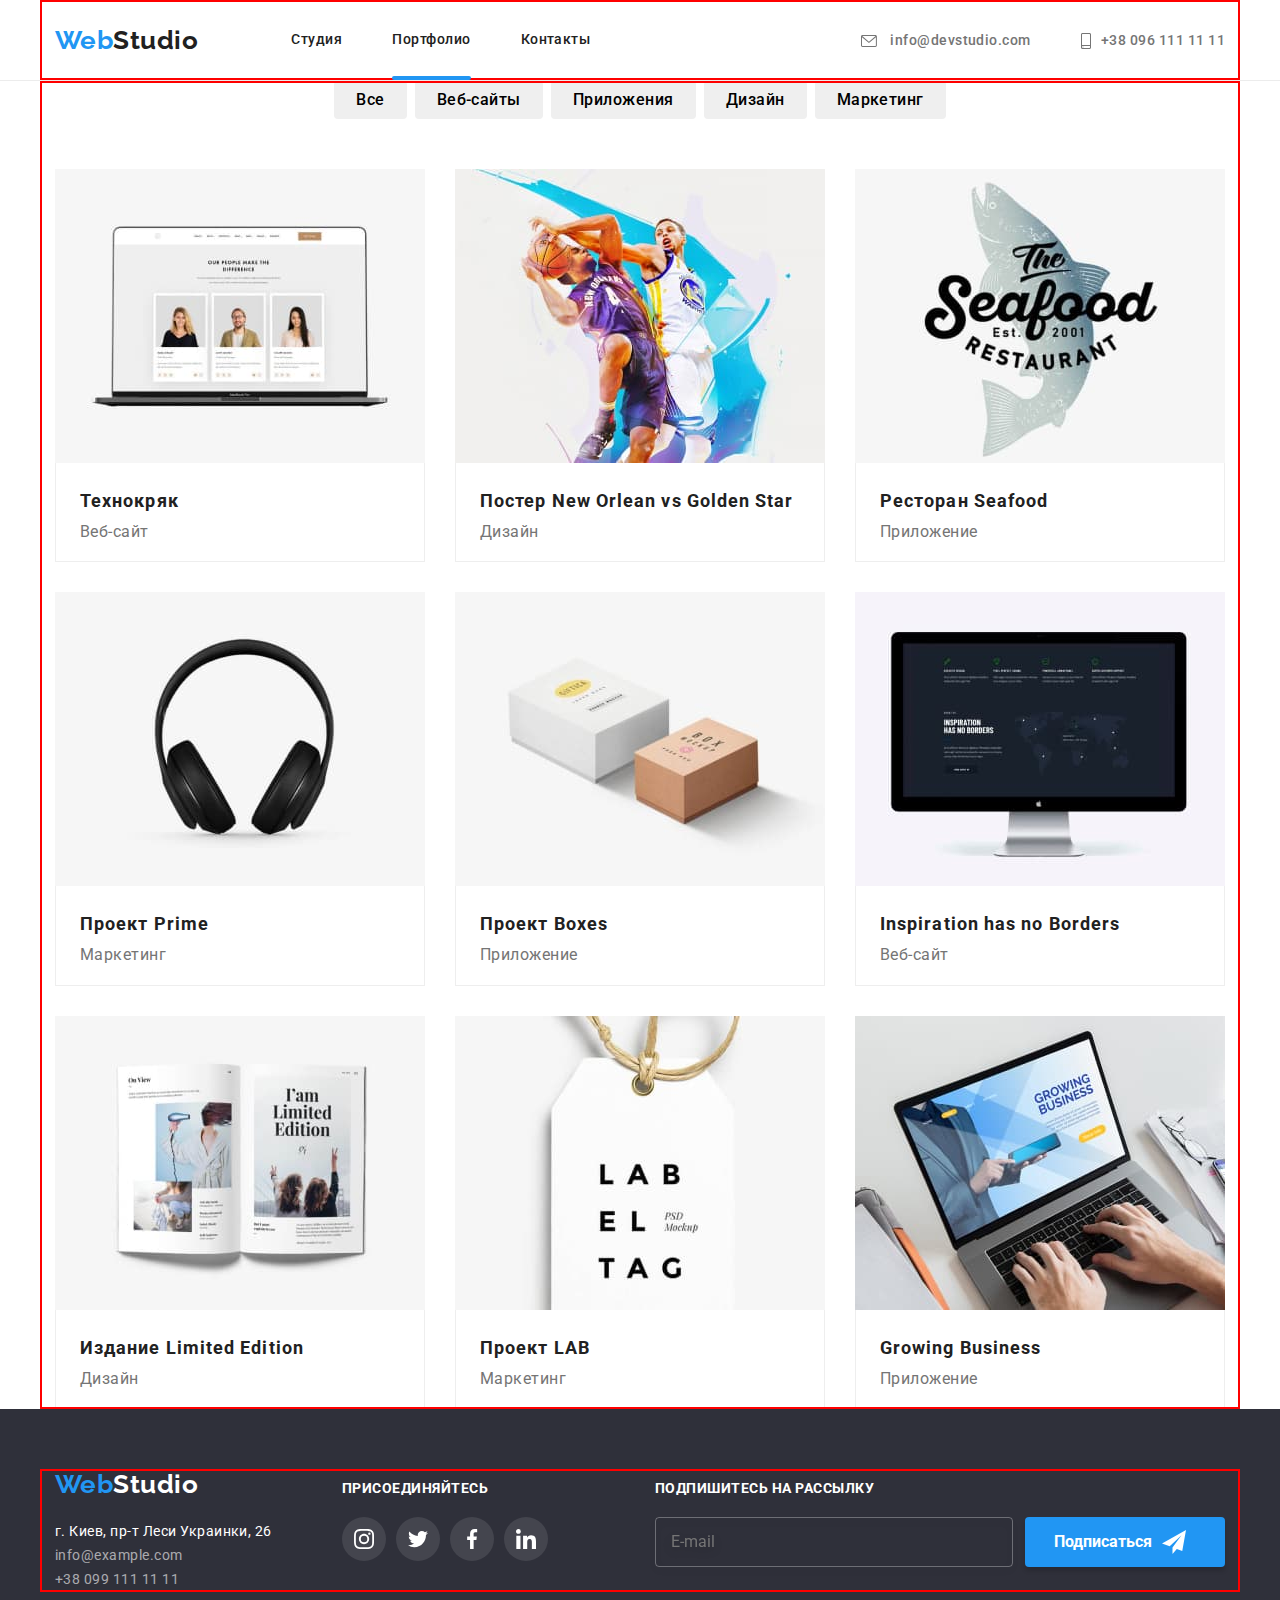
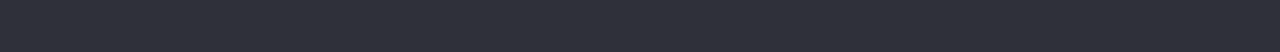
==== commit 70155b4e: "закончил домашку" ====
--- a/portfolio.html
+++ b/portfolio.html
@@ -23,7 +23,7 @@
     <div class="container header__container ">
       <a class="logo header__logo" href="" lang="en">Web<span class="logo-accent">Studio</span></a>
       <nav class="header__nav">
-        <ul class="nav__list list">
+        <ul class="nav__list">
           <li class="nav__item">
             <a class="nav__link " href="./index.html">Студия</a>
           </li>
@@ -35,7 +35,7 @@
           </li>
         </ul>
       </nav>
-      <ul class="header__item list">
+      <ul class="header__item">
         <li>
           <a class="header__mail" href="mailto:info@devstudio.com"><svg class="header__icons" width="16" height="12">
               <use href="./images/icons.svg#envelope"></use>
--- a/css/main.min.css
+++ b/css/main.min.css
@@ -1 +1 @@
-:root{--primary-color: #757575;--secondary-color: #212121;--accent-color: #2196f3;--logo-color: #000000;--primary-white-color: #ffffff;--bg-darkgrey-color: #2f303a;--secondary-bg-color: #f5f4fa;--header-border: #ececec;--card-border: #eeeeee;--icon-color: #afb1b8;--hero-bg-color: #c4c4c4;--main-font-family: "Roboto", sans-serif;--logo-font: "Raleway", sans-serif;--indent: 30px;--filter-indent: 8px;--items: 3;--border-radius-standart: 4px;--animation: 2500ms cubic-bezier(0.4, 0, 0.2, 1)}.visually-hidden{position:absolute;width:1px;height:1px;margin:-1px;border:0;padding:0;white-space:nowrap;-webkit-clip-path:inset(100%);clip-path:inset(100%);clip:rect(0 0 0 0);overflow:hidden}body{font-family:var(--main-font-family);color:var(--primary-color);letter-spacing:.03em}a{text-decoration:none;color:currentColor}h1,h2,h3,h4,h5,h6,p{margin:0}ul,ol{list-style:none;padding:0;margin:0}img{display:block}.list{list-style:none;padding:0;margin:0}.link{text-decoration:none;color:currentColor}.container{width:1200px;padding-left:15px;padding-right:15px;margin:0 auto;outline:2px solid red;outline-offset:-2px}.project__list{display:-webkit-box;display:-ms-flexbox;display:flex;-ms-flex-wrap:wrap;flex-wrap:wrap;gap:var(--indent)}.hero__button{display:inline-block;min-width:200px;max-width:250px;max-height:50px;border-radius:4px;padding:10px 32px;color:var(--primary-white-color);background-color:var(--accent-color);font-weight:700;font-size:16px;line-height:1.88;-webkit-box-align:center;-ms-flex-align:center;align-items:center;-webkit-box-shadow:0px 4px 4px rgba(0,0,0,.15);box-shadow:0px 4px 4px rgba(0,0,0,.15);-webkit-transition:background-color var(--animation);transition:background-color var(--animation)}.hero__button:hover,.hero__button:focus{background-color:#188ce8;cursor:pointer}.btn__close{position:absolute;display:-webkit-box;display:-ms-flexbox;display:flex;-webkit-box-align:center;-ms-flex-align:center;align-items:center;-webkit-box-pack:center;-ms-flex-pack:center;justify-content:center;fill:currentColor;top:0;right:0;width:30px;height:30px;-webkit-transform:translate(-8px, 8px);transform:translate(-8px, 8px);border:1px solid rgba(0,0,0,.1);background-color:var(--primary-white-color);border-radius:50%;-webkit-transition:color var(--animation),border-color var(--animation);transition:color var(--animation),border-color var(--animation)}.btn__close:focus,.btn__close:hover{color:var(--accent-color);cursor:pointer}.registration__btn{display:block;margin-left:auto;margin-right:auto;padding:10px 55px;-webkit-box-shadow:0px 4px 4px rgba(0,0,0,.15);box-shadow:0px 4px 4px rgba(0,0,0,.15);border-radius:4px;font-weight:700;font-size:16px;line-height:1.88;letter-spacing:.06em;background:#2196f3;color:#fff;border:none;cursor:pointer;-webkit-transition:-webkit-box-shadow var(--animation);transition:-webkit-box-shadow var(--animation);transition:box-shadow var(--animation);transition:box-shadow var(--animation), -webkit-box-shadow var(--animation)}.registration__btn__btn:hover,.registration__btn__btn:focus{-webkit-box-shadow:0px 4px 4px rgba(0,0,0,.15);box-shadow:0px 4px 4px rgba(0,0,0,.15)}.project__btn{padding:6px 22px;font-family:inherit;font-weight:500;font-size:16px;line-height:1.62;text-align:center;letter-spacing:inherit;border:none;border-radius:var(--border-radius-standart);-webkit-transition:color var(--animation),background-color var(--animation),-webkit-box-shadow var(--animation);transition:color var(--animation),background-color var(--animation),-webkit-box-shadow var(--animation);transition:color var(--animation),background-color var(--animation),box-shadow var(--animation);transition:color var(--animation),background-color var(--animation),box-shadow var(--animation),-webkit-box-shadow var(--animation)}.project__btn:hover,.project__btn:focus{background-color:var(--accent-color);color:var(--primary-white-color);-webkit-box-shadow:0px 3px 1px rgba(0,0,0,.1),0px 1px 2px rgba(0,0,0,.08),0px 2px 2px rgba(0,0,0,.12);box-shadow:0px 3px 1px rgba(0,0,0,.1),0px 1px 2px rgba(0,0,0,.08),0px 2px 2px rgba(0,0,0,.12)}.project__btn.current{color:var(--accent-color);background-color:var(--primary-white-color)}.section{padding-bottom:94px;padding-top:94px}.hero__title{font-weight:900;font-size:44px;max-width:696px;margin:0 auto;margin-bottom:var(--indent)}.registration__title{display:block;margin:0;margin-bottom:12px;font-weight:700;font-size:20px;line-height:1.15;text-align:center;color:var(--secondary-color)}.about__title{color:var(--secondary-color);margin-bottom:50px;font-size:36px;line-height:1.17;text-align:center}.about__subtitle{position:absolute;display:-webkit-box;display:-ms-flexbox;display:flex;-webkit-box-align:center;-ms-flex-align:center;align-items:center;left:0;bottom:0;font-weight:700;-webkit-box-pack:center;-ms-flex-pack:center;justify-content:center;width:370px;height:70px;height:70px;font-size:14px;line-height:1.14;text-align:center;color:var(--primary-white-color);text-transform:uppercase}.team__title{color:var(--secondary-color);margin-bottom:50px;font-size:36px;line-height:1.17;text-align:center}.team__uppertitle{color:var(--secondary-color);margin-bottom:10px;font-weight:500;font-size:16px;line-height:1.19;text-align:center}.team__subtitle{color:var(--primary-color);font-size:16px;line-height:1.18;text-align:center;margin-bottom:16px}.clients__title{color:var(--secondary-color);font-size:36px;line-height:1.17;text-align:center;text-align:center;margin-bottom:50px}.footer__title{font-weight:700;font-size:14px;line-height:1.14;text-transform:uppercase;margin-bottom:20px}.project__title{color:var(--secondary-color);font-weight:700;font-size:18px;line-height:2;margin-bottom:4px;letter-spacing:.06em}.register-form-title{font-weight:700;font-size:20px;line-height:1.15;text-align:center;color:var(--secondary-color)}.backdrop{position:fixed;top:0;left:0;width:100%;height:100%;z-index:1000;overflow-y:scroll;background:rgba(0,0,0,.2);opacity:1;-webkit-transition:opacity var(--animation),visibility var(--animation);transition:opacity var(--animation),visibility var(--animation)}.backdrop.is-hidden{opacity:0;pointer-events:none;visibility:hidden}.backdrop.is-hidden .modal{-webkit-transform:translate(-50%, -50%) scale(1, 1);transform:translate(-50%, -50%) scale(1, 1);opacity:0}.modal{position:absolute;top:50%;left:50%;padding:40px;min-width:528px;max-height:581px;background-color:var(--primary-white-color);-webkit-box-shadow:0px 1px 3px rgba(0,0,0,.12),0px 1px 1px rgba(0,0,0,.14),0px 2px 1px rgba(0,0,0,.2);box-shadow:0px 1px 3px rgba(0,0,0,.12),0px 1px 1px rgba(0,0,0,.14),0px 2px 1px rgba(0,0,0,.2);border-radius:4px;-webkit-transform:translate(-50%, -50%) scale(1);transform:translate(-50%, -50%) scale(1);-webkit-transition:opacity var(--animation),visibility var(--animation),-webkit-transform var(--animation);transition:opacity var(--animation),visibility var(--animation),-webkit-transform var(--animation);transition:opacity var(--animation),visibility var(--animation),transform var(--animation);transition:opacity var(--animation),visibility var(--animation),transform var(--animation),-webkit-transform var(--animation)}.registration{text-align:center}.registration__group{margin-bottom:20px}.registration__wrap{display:block;font-size:12px;line-height:1.16;position:relative;display:block;margin-bottom:10px}.registration__wrap:last-child{margin-bottom:0}.registration__label{display:block;text-align:left;margin-bottom:4px;padding-left:2px}.registration__input{display:block;padding:12px 42px;height:40px;width:100%;outline:none;border:1px solid rgba(33,33,33,.2);border-radius:4px;-webkit-transition:border-color var(--animation);transition:border-color var(--animation)}.registration__input:hover+.registration__icon,.registration__input:focus+.registration__icon{fill:var(--accent-color);outline:none;border-color:var(--accent-color)}.registration__input:hover,.registration__input:focus{border-color:var(--accent-color)}.registration__group{position:relative;margin-bottom:10px}.registration__icon{position:absolute;display:block;bottom:11px;left:12px;-webkit-transition:var(--animation);transition:var(--animation);color:var(--accent-color)}.registration__icon:focus,.registration__icon:hover{fill:var(--accent-color)}.registration__message{display:block;margin-bottom:20px;padding:12px 16px;width:448px;height:120px;resize:none;border:1px solid rgba(33,33,33,.2);border-radius:4px;line-height:1.14}.registration__message::-webkit-input-placeholder{color:rgba(117,117,117,.5)}.registration__message::-moz-placeholder{color:rgba(117,117,117,.5)}.registration__message:-ms-input-placeholder{color:rgba(117,117,117,.5)}.registration__message::-ms-input-placeholder{color:rgba(117,117,117,.5)}.registration__message::placeholder{color:rgba(117,117,117,.5)}.registration__agreement{text-align:left;display:-webkit-box;display:-ms-flexbox;display:flex;padding:0;-webkit-box-pack:center;-ms-flex-pack:center;justify-content:center;-webkit-box-align:baseline;-ms-flex-align:baseline;align-items:baseline;margin-bottom:30px;font-size:14px;line-height:1.18;color:var(--primary-color)}.checkbox__icon{-webkit-transition:opacity var(--animation);transition:opacity var(--animation);margin-right:7px}.checkbox__icon--check{opacity:0;-webkit-transition:opacity var(--animation);transition:opacity var(--animation)}.checkbox:checked+.checkbox__icon .checkbox__icon--check{opacity:1;-webkit-transition:opacity var(--animation);transition:opacity var(--animation)}.checkbox:checked+.checkbox__icon .checkbox__icon--uncheck{opacity:0;-webkit-transition:opacity var(--animation);transition:opacity var(--animation)}.agreement__link{color:var(--accent-color);text-decoration:underline;text-underline-position:under}.registration__agreement:focus-within .checkbox__icon{border:1px solid var(--accent-color)}.registration__agreement:focus-within .checkbox__icon--uncheck{opacity:0}.subscription{margin-left:auto}.subscription__title{display:inline-block;margin-bottom:20px;font-size:14px;line-height:1.14;text-transform:uppercase;color:var(--primary-white-color)}.subscription__email{width:358px;margin-right:12px;padding:15px;max-height:50px;border:1px solid rgba(255,255,255,.3);-webkit-filter:drop-shadow(0px 4px 4px rgba(0, 0, 0, 0.15));filter:drop-shadow(0px 4px 4px rgba(0, 0, 0, 0.15));border-radius:4px;color:var(--primary-white-color);background-color:rgba(0,0,0,0);-webkit-transition:border-color var(--animation);transition:border-color var(--animation)}.subscription__email:hover,.subscription__email:focus{border-color:var(--accent-color)}.subscription__button{display:-webkit-box;display:-ms-flexbox;display:flex;-webkit-box-align:center;-ms-flex-align:center;align-items:center;font-size:16px;font-weight:700;line-height:1.88;color:var(--primary-white-color);padding:10px 29px;text-align:center;width:200px;height:50px;border:none;background:var(--accent-color);-webkit-box-shadow:0px 4px 4px rgba(0,0,0,.15);box-shadow:0px 4px 4px rgba(0,0,0,.15);border-radius:4px}.send-icon{margin-left:10px;fill:currentColor}.subscription-button:hover,.subscription-button:focus{cursor:pointer}.subscription__container{display:-webkit-box;display:-ms-flexbox;display:flex;-webkit-box-align:center;-ms-flex-align:center;align-items:center}.header-border{border-bottom:1px solid var(--header-border)}.header__container{display:-webkit-box;display:-ms-flexbox;display:flex;-webkit-box-align:center;-ms-flex-align:center;align-items:center}.logo{color:var(--accent-color);font-family:"Raleway";font-weight:700;font-size:26px;line-height:1.19}.header__logo{margin-right:93px}.logo-accent{color:var(--secondary-color)}.header__nav{margin-right:auto}.nav__link{display:-webkit-inline-box;display:-ms-inline-flexbox;display:inline-flex;padding-top:32px;padding-bottom:32px;-webkit-transition:color var(--animation);transition:color var(--animation)}.nav__list{color:var(--secondary-color);font-weight:500;font-size:14px;line-height:1.14;display:-webkit-box;display:-ms-flexbox;display:flex;gap:50px}.nav__list :hover,.nav__list :focus{color:var(--accent-color)}.nav__link--current{position:relative}.nav__link--current::after{content:" ";position:absolute;bottom:0px;left:0;display:block;width:100%;height:4px;border-radius:var(--border-radius-standart);background-color:var(--accent-color)}.header__mail{margin-right:50px}.header__item{display:-webkit-box;display:-ms-flexbox;display:flex;-webkit-box-align:baseline;-ms-flex-align:baseline;align-items:baseline}.header__item :hover,.header__item :focus{color:var(--accent-color)}.header__icons{display:inline-block;fill:currentColor;vertical-align:middle;margin-right:10px}.header__mail,.header__phone{color:var(--description-color);font-weight:500;font-size:14px;line-height:1.14;-webkit-transition:color var(--animation);transition:color var(--animation)}.hero__section{padding:200px 0;background-color:var(--bg-darkgrey-color);color:var(--primary-white-color);line-height:1.36;text-align:center;text-transform:uppercase;max-width:1600px;margin-left:auto;margin-right:auto;outline:1px solid #000;background-image:-webkit-gradient(linear, left top, right top, from(rgba(47, 48, 58, 0.4)), to(rgba(47, 48, 58, 0.4))),url(../images/hero/hero.jpg);background-image:linear-gradient(to right, rgba(47, 48, 58, 0.4), rgba(47, 48, 58, 0.4)),url(../images/hero/hero.jpg);background-repeat:no-repeat;background-position:center;background-size:cover;background-color:var(--hero-bg-color)}.features__list{display:-webkit-box;display:-ms-flexbox;display:flex;-webkit-box-align:center;-ms-flex-align:center;align-items:center;-webkit-box-pack:center;-ms-flex-pack:center;justify-content:center;gap:var(--indent)}.features__list .features__item{width:270px}.features-icon-container{width:270px;height:120px;background-color:var(--secondary-bg-color);display:-webkit-box;display:-ms-flexbox;display:flex;-webkit-box-align:center;-ms-flex-align:center;align-items:center;-webkit-box-pack:center;-ms-flex-pack:center;justify-content:center;margin-bottom:var(--indent)}.features__subtitle{color:var(--secondary-color);margin-bottom:10px;font-weight:700;font-size:14px;line-height:1.14;text-transform:uppercase}.features__descr{color:var(--description-color);font-size:14px;line-height:1.71}.about.section{padding-top:0}.about__list{display:-webkit-box;display:-ms-flexbox;display:flex;-ms-flex-wrap:wrap;flex-wrap:wrap;gap:var(--indent)}.about__item{position:relative}.about__descr{position:absolute;display:-webkit-box;display:-ms-flexbox;display:flex;width:370px;height:70px;bottom:0;right:0;background:rgba(47,48,58,.8)}.team__list{display:-webkit-box;display:-ms-flexbox;display:flex;-ms-flex-wrap:wrap;flex-wrap:wrap;gap:var(--indent)}.team{background-color:var(--secondary-bg-color)}.team__item{background-color:var(--secondary-bg-color);-webkit-box-shadow:0px 1px 3px rgba(0,0,0,.12),0px 1px 1px rgba(0,0,0,.14),0px 2px 1px rgba(0,0,0,.2);box-shadow:0px 1px 3px rgba(0,0,0,.12),0px 1px 1px rgba(0,0,0,.14),0px 2px 1px rgba(0,0,0,.2);border-bottom-left-radius:4px;border-bottom-right-radius:4px;border-radius:0px 0px 4px 4px}.team__card{padding:30px 10px;background-color:var(--primary-white-color)}.socials__link{display:-webkit-box;display:-ms-flexbox;display:flex;-webkit-box-align:center;-ms-flex-align:center;align-items:center;-webkit-box-pack:center;-ms-flex-pack:center;justify-content:center;width:44px;height:44px;color:var(--icon-color);border-radius:50%;-webkit-transition:background-color var(--animation),color var(--animation);transition:background-color var(--animation),color var(--animation)}.socials__link:hover,.socials__link:focus{background-color:var(--accent-color);color:var(--primary-white-color)}.socials__list{display:-webkit-box;display:-ms-flexbox;display:flex;-webkit-box-align:center;-ms-flex-align:center;align-items:center;gap:10px;-webkit-box-pack:center;-ms-flex-pack:center;justify-content:center}.socials__icon{-webkit-transition:fill var(--cubic);transition:fill var(--cubic);fill:currentColor}.clients__item{display:block;-webkit-box-pack:center;-ms-flex-pack:center;justify-content:center;-webkit-box-align:center;-ms-flex-align:center;align-items:center}.clients__list{display:-webkit-box;display:-ms-flexbox;display:flex;-webkit-box-align:center;-ms-flex-align:center;align-items:center;-webkit-box-pack:center;-ms-flex-pack:center;justify-content:center;gap:30px}.clients-link{display:-webkit-box;display:-ms-flexbox;display:flex;-webkit-box-pack:center;-ms-flex-pack:center;justify-content:center;-webkit-box-align:center;-ms-flex-align:center;align-items:center;width:170px;height:92px;color:var(--icon-color);border:1px solid var(--icon-color);border-radius:4px;-webkit-transition:color var(--animation),border var(--animation);transition:color var(--animation),border var(--animation)}.clients-icon{fill:currentColor;display:inline-block;fill:currentColor;vertical-align:middle}.clients-link:hover,.clients-link:focus{color:var(--accent-color);border:1px solid var(--accent-color)}.footer-container{display:-webkit-box;display:-ms-flexbox;display:flex;-webkit-box-align:baseline;-ms-flex-align:baseline;align-items:baseline}.footer__adress{font-size:14px;line-height:1.71;display:-webkit-box;display:-ms-flexbox;display:flex;-webkit-box-orient:vertical;-webkit-box-direction:normal;-ms-flex-direction:column;flex-direction:column;margin-right:70px}.footer:not(.logo){background-color:var(--bg-darkgrey-color);color:var(--primary-white-color);padding:60px 0}.footer__logo{color:var(--accent-color);margin-bottom:20px;margin-top:0;font-family:"Raleway";font-weight:700;font-size:26px;line-height:1.19}.logo{font-family:"Raleway";font-weight:700}.footer__logo--accent{color:var(--primary-white-color)}.address{display:-webkit-box;display:-ms-flexbox;display:flex;-webkit-box-orient:vertical;-webkit-box-direction:normal;-ms-flex-direction:column;flex-direction:column;font-style:normal}.footer__email{color:rgba(255,255,255,.6);font-size:14px;line-height:1.71;-webkit-transition:color var(--animation);transition:color var(--animation)}.footer__email:hover,.footer__email:focus{color:var(--accent-color)}.footer__tel{color:rgba(255,255,255,.6);font-size:14px;line-height:1.71;-webkit-transition:color var(--animation);transition:color var(--animation)}.footer__tel:hover,.footer__tel:focus{color:var(--accent-color)}.footer__link{-webkit-box-align:baseline;-ms-flex-align:baseline;align-items:baseline;display:-webkit-box;display:-ms-flexbox;display:flex;font-weight:700;font-size:14px;line-height:1.14px;text-align:center;-webkit-box-align:center;-ms-flex-align:center;align-items:center;-webkit-box-pack:center;-ms-flex-pack:center;justify-content:center;width:44px;height:44px;color:var(--primary-white-color);background-color:rgba(255,255,255,.1);border-radius:50%;-webkit-transition:color var(--animation),background-color var(--animation);transition:color var(--animation),background-color var(--animation)}.footer__links{-webkit-box-sizing:border-box;box-sizing:border-box;display:-webkit-box;display:-ms-flexbox;display:flex;-webkit-box-orient:vertical;-webkit-box-direction:normal;-ms-flex-direction:column;flex-direction:column}.footer__link:hover,.footer__link:focus{background-color:var(--accent-color);color:var(--primary-white-color)}.socials__icon{fill:currentColor}.header-border{border-bottom:1px solid var(--header-border)}.header__container{display:-webkit-box;display:-ms-flexbox;display:flex;-webkit-box-align:center;-ms-flex-align:center;align-items:center}.logo{color:var(--accent-color);font-family:"Raleway";font-weight:700;font-size:26px;line-height:1.19}.header__logo{margin-right:93px}.logo-accent{color:var(--secondary-color)}.header__nav{margin-right:auto}.nav__link{display:-webkit-inline-box;display:-ms-inline-flexbox;display:inline-flex;padding-top:32px;padding-bottom:32px;-webkit-transition:color var(--animation);transition:color var(--animation)}.nav__list{color:var(--secondary-color);font-weight:500;font-size:14px;line-height:1.14;display:-webkit-box;display:-ms-flexbox;display:flex;gap:50px}.nav__list :hover,.nav__list :focus{color:var(--accent-color)}.nav__link--current{position:relative}.nav__link--current::after{content:" ";position:absolute;bottom:0px;left:0;display:block;width:100%;height:4px;border-radius:var(--border-radius-standart);background-color:var(--accent-color)}.header__item{display:-webkit-box;display:-ms-flexbox;display:flex;-webkit-box-align:baseline;-ms-flex-align:baseline;align-items:baseline}.project__filter{display:-webkit-box;display:-ms-flexbox;display:flex;-webkit-box-pack:center;-ms-flex-pack:center;justify-content:center;gap:var(--filter-indent);margin-bottom:50px}.project__list{display:-webkit-box;display:-ms-flexbox;display:flex;-ms-flex-wrap:wrap;flex-wrap:wrap;gap:var(--indent)}.project__list{display:-webkit-box;display:-ms-flexbox;display:flex;-ms-flex-wrap:wrap;flex-wrap:wrap;gap:var(--indent)}.project-text{color:var(--secondary-color)}.project__descr{padding:20px 24px;border:1px solid var(--card-border);border-top:0px}.project__link{-webkit-transition:-webkit-box-shadow var(--animation);transition:-webkit-box-shadow var(--animation);transition:box-shadow var(--animation);transition:box-shadow var(--animation), -webkit-box-shadow var(--animation)}.project__link:hover,.project__link:focus{-webkit-box-shadow:0px 1px 1px rgba(0,0,0,.12),0px 4px 4px rgba(0,0,0,.06),1px 4px 6px rgba(0,0,0,.16);box-shadow:0px 1px 1px rgba(0,0,0,.12),0px 4px 4px rgba(0,0,0,.06),1px 4px 6px rgba(0,0,0,.16)}.project__descr:hover,.project__descr:focus{-webkit-box-shadow:0px 1px 1px rgba(0,0,0,.12),0px 4px 4px rgba(0,0,0,.06),1px 4px 6px rgba(0,0,0,.16);box-shadow:0px 1px 1px rgba(0,0,0,.12),0px 4px 4px rgba(0,0,0,.06),1px 4px 6px rgba(0,0,0,.16)}.overlay__text{font-size:18px;line-height:1.55;color:var(--primary-white-color)}.project__item{--items: 3;-ms-flex-preferred-size:calc((100% - var(--indent)*(var(--items) - 1))/var(--items));flex-basis:calc((100% - var(--indent)*(var(--items) - 1))/var(--items))}.project__elements{position:relative;overflow:hidden}.project__overlay{position:absolute;width:100%;height:100%;padding:63px 24px;-webkit-transform:translateY(0);transform:translateY(0);-webkit-transition:var(--animation),-webkit-transform;transition:var(--animation),-webkit-transform;transition:transform,var(--animation);transition:transform,var(--animation),-webkit-transform;background-color:rgba(33,150,243,.9)}.project__elements:hover .project__overlay{-webkit-transform:translateY(0);transform:translateY(0);opacity:1}.project__link:hover .project__overlay,.project__link:focus .project__overlay{-webkit-transform:translateY(-100%);transform:translateY(-100%)}/*# sourceMappingURL=main.min.css.map */+:root{--primary-color: #757575;--secondary-color: #212121;--accent-color: #2196f3;--logo-color: #000000;--primary-white-color: #ffffff;--bg-darkgrey-color: #2f303a;--secondary-bg-color: #f5f4fa;--header-border: #ececec;--card-border: #eeeeee;--icon-color: #afb1b8;--hero-bg-color: #c4c4c4;--main-font-family: "Roboto", sans-serif;--logo-font: "Raleway", sans-serif;--indent: 30px;--filter-indent: 8px;--items: 3;--border-radius-standart: 4px;--animation: 250ms cubic-bezier(0.4, 0, 0.2, 1)}.visually-hidden{position:absolute;width:1px;height:1px;margin:-1px;border:0;padding:0;white-space:nowrap;-webkit-clip-path:inset(100%);clip-path:inset(100%);clip:rect(0 0 0 0);overflow:hidden}body{font-family:var(--main-font-family);color:var(--primary-color);letter-spacing:.03em}a{text-decoration:none;color:currentColor}h1,h2,h3,h4,h5,h6,p{margin:0}ul,ol{list-style:none;padding:0;margin:0}img{display:block}.container{width:1200px;padding-left:15px;padding-right:15px;margin:0 auto;outline:2px solid red;outline-offset:-2px}.project__list{display:-webkit-box;display:-ms-flexbox;display:flex;-ms-flex-wrap:wrap;flex-wrap:wrap;gap:var(--indent)}.project__item{--items: 3;-ms-flex-preferred-size:calc((100% - var(--indent)*(var(--items) - 1))/var(--items));flex-basis:calc((100% - var(--indent)*(var(--items) - 1))/var(--items))}.hero__button{display:inline-block;min-width:200px;max-width:250px;max-height:50px;border-radius:4px;padding:10px 32px;color:var(--primary-white-color);background-color:var(--accent-color);font-weight:700;font-size:16px;line-height:1.88;-webkit-box-align:center;-ms-flex-align:center;align-items:center;-webkit-box-shadow:0px 4px 4px rgba(0,0,0,.15);box-shadow:0px 4px 4px rgba(0,0,0,.15);-webkit-transition:background-color var(--animation);transition:background-color var(--animation)}.hero__button:hover,.hero__button:focus{background-color:#188ce8;cursor:pointer}.btn__close{position:absolute;display:-webkit-box;display:-ms-flexbox;display:flex;-webkit-box-align:center;-ms-flex-align:center;align-items:center;-webkit-box-pack:center;-ms-flex-pack:center;justify-content:center;fill:currentColor;top:0;right:0;width:30px;height:30px;-webkit-transform:translate(-8px, 8px);transform:translate(-8px, 8px);border:1px solid rgba(0,0,0,.1);background-color:var(--primary-white-color);border-radius:50%;-webkit-transition:color var(--animation),border-color var(--animation);transition:color var(--animation),border-color var(--animation)}.btn__close:focus,.btn__close:hover{color:var(--accent-color);cursor:pointer}.registration__btn{display:block;margin-left:auto;margin-right:auto;padding:10px 55px;-webkit-box-shadow:0px 4px 4px rgba(0,0,0,.15);box-shadow:0px 4px 4px rgba(0,0,0,.15);border-radius:4px;font-weight:700;font-size:16px;line-height:1.88;letter-spacing:.06em;background:#2196f3;color:#fff;border:none;cursor:pointer;-webkit-transition:-webkit-box-shadow var(--animation);transition:-webkit-box-shadow var(--animation);transition:box-shadow var(--animation);transition:box-shadow var(--animation), -webkit-box-shadow var(--animation)}.registration__btn__btn:hover,.registration__btn__btn:focus{-webkit-box-shadow:0px 4px 4px rgba(0,0,0,.15);box-shadow:0px 4px 4px rgba(0,0,0,.15)}.project__btn{padding:6px 22px;font-family:inherit;font-weight:500;font-size:16px;line-height:1.62;text-align:center;letter-spacing:inherit;border:none;border-radius:var(--border-radius-standart);-webkit-transition:color var(--animation),background-color var(--animation),-webkit-box-shadow var(--animation);transition:color var(--animation),background-color var(--animation),-webkit-box-shadow var(--animation);transition:color var(--animation),background-color var(--animation),box-shadow var(--animation);transition:color var(--animation),background-color var(--animation),box-shadow var(--animation),-webkit-box-shadow var(--animation)}.project__btn:hover,.project__btn:focus{background-color:var(--accent-color);color:var(--primary-white-color);-webkit-box-shadow:0px 3px 1px rgba(0,0,0,.1),0px 1px 2px rgba(0,0,0,.08),0px 2px 2px rgba(0,0,0,.12);box-shadow:0px 3px 1px rgba(0,0,0,.1),0px 1px 2px rgba(0,0,0,.08),0px 2px 2px rgba(0,0,0,.12)}.project__btn.current{color:var(--accent-color);background-color:var(--primary-white-color)}.clients,.team,.about,.features{padding-bottom:94px;padding-top:94px}.footer__list,.clients__list,.socials__list,.team__list,.about__list,.features__list,.header__item,.nav__list{list-style:none;padding:0;margin:0}.clients-link,.socials__link{text-decoration:none;color:currentColor}.hero__title{font-weight:900;font-size:44px;max-width:696px;margin:0 auto;margin-bottom:var(--indent)}.registration__title{display:block;margin:0;margin-bottom:12px;font-weight:700;font-size:20px;line-height:1.15;text-align:center;color:var(--secondary-color)}.about__title{color:var(--secondary-color);margin-bottom:50px;font-size:36px;line-height:1.17;text-align:center}.about__subtitle{position:absolute;display:-webkit-box;display:-ms-flexbox;display:flex;-webkit-box-align:center;-ms-flex-align:center;align-items:center;left:0;bottom:0;font-weight:700;-webkit-box-pack:center;-ms-flex-pack:center;justify-content:center;width:370px;height:70px;height:70px;font-size:14px;line-height:1.14;text-align:center;color:var(--primary-white-color);text-transform:uppercase}.team__title{color:var(--secondary-color);margin-bottom:50px;font-size:36px;line-height:1.17;text-align:center}.team__uppertitle{color:var(--secondary-color);margin-bottom:10px;font-weight:500;font-size:16px;line-height:1.19;text-align:center}.team__subtitle{color:var(--primary-color);font-size:16px;line-height:1.18;text-align:center;margin-bottom:16px}.clients__title{color:var(--secondary-color);font-size:36px;line-height:1.17;text-align:center;text-align:center;margin-bottom:50px}.footer__title{font-weight:700;font-size:14px;line-height:1.14;text-transform:uppercase;margin-bottom:20px}.project__title{color:var(--secondary-color);font-weight:700;font-size:18px;line-height:2;margin-bottom:4px;letter-spacing:.06em}.register-form-title{font-weight:700;font-size:20px;line-height:1.15;text-align:center;color:var(--secondary-color)}.backdrop{position:fixed;top:0;left:0;width:100%;height:100%;z-index:1000;overflow-y:scroll;background:rgba(0,0,0,.2);opacity:1;-webkit-transition:opacity var(--animation),visibility var(--animation);transition:opacity var(--animation),visibility var(--animation)}.backdrop.is-hidden{opacity:0;pointer-events:none;visibility:hidden}.backdrop.is-hidden .modal{-webkit-transform:translate(-50%, -50%) scale(1, 1);transform:translate(-50%, -50%) scale(1, 1);opacity:0}.modal{position:absolute;top:50%;left:50%;padding:40px;min-width:528px;max-height:581px;background-color:var(--primary-white-color);-webkit-box-shadow:0px 1px 3px rgba(0,0,0,.12),0px 1px 1px rgba(0,0,0,.14),0px 2px 1px rgba(0,0,0,.2);box-shadow:0px 1px 3px rgba(0,0,0,.12),0px 1px 1px rgba(0,0,0,.14),0px 2px 1px rgba(0,0,0,.2);border-radius:4px;-webkit-transform:translate(-50%, -50%) scale(1);transform:translate(-50%, -50%) scale(1);-webkit-transition:opacity var(--animation),visibility var(--animation),-webkit-transform var(--animation);transition:opacity var(--animation),visibility var(--animation),-webkit-transform var(--animation);transition:opacity var(--animation),visibility var(--animation),transform var(--animation);transition:opacity var(--animation),visibility var(--animation),transform var(--animation),-webkit-transform var(--animation)}.registration{text-align:center}.registration__group{margin-bottom:20px}.registration__wrap{display:block;font-size:12px;line-height:1.16;position:relative;display:block;margin-bottom:10px}.registration__wrap:last-child{margin-bottom:0}.registration__label{display:block;text-align:left;margin-bottom:4px;padding-left:2px}.registration__input{display:block;padding:12px 42px;height:40px;width:100%;outline:none;border:1px solid rgba(33,33,33,.2);border-radius:4px;-webkit-transition:border-color var(--animation);transition:border-color var(--animation)}.registration__input:hover+.registration__icon,.registration__input:focus+.registration__icon{fill:var(--accent-color);outline:none;border-color:var(--accent-color)}.registration__input:hover,.registration__input:focus{border-color:var(--accent-color)}.registration__group{position:relative;margin-bottom:10px}.registration__icon{position:absolute;display:block;bottom:11px;left:12px;-webkit-transition:var(--animation);transition:var(--animation);color:var(--accent-color)}.registration__icon:focus,.registration__icon:hover{fill:var(--accent-color)}.registration__message{display:block;margin-bottom:20px;padding:12px 16px;width:448px;height:120px;resize:none;border:1px solid rgba(33,33,33,.2);border-radius:4px;line-height:1.14}.registration__message::-webkit-input-placeholder{color:rgba(117,117,117,.5)}.registration__message::-moz-placeholder{color:rgba(117,117,117,.5)}.registration__message:-ms-input-placeholder{color:rgba(117,117,117,.5)}.registration__message::-ms-input-placeholder{color:rgba(117,117,117,.5)}.registration__message::placeholder{color:rgba(117,117,117,.5)}.registration__agreement{text-align:left;display:-webkit-box;display:-ms-flexbox;display:flex;padding:0;-webkit-box-pack:center;-ms-flex-pack:center;justify-content:center;-webkit-box-align:baseline;-ms-flex-align:baseline;align-items:baseline;margin-bottom:30px;font-size:14px;line-height:1.18;color:var(--primary-color)}.checkbox__icon{-webkit-transition:opacity var(--animation);transition:opacity var(--animation);margin-right:7px}.checkbox__icon--check{opacity:0;-webkit-transition:opacity var(--animation);transition:opacity var(--animation)}.checkbox:checked+.checkbox__icon .checkbox__icon--check{opacity:1;-webkit-transition:opacity var(--animation);transition:opacity var(--animation)}.checkbox:checked+.checkbox__icon .checkbox__icon--uncheck{opacity:0;-webkit-transition:opacity var(--animation);transition:opacity var(--animation)}.agreement__link{color:var(--accent-color);text-decoration:underline;text-underline-position:under}.registration__agreement:focus-within .checkbox__icon{border:1px solid var(--accent-color)}.registration__agreement:focus-within .checkbox__icon--uncheck{opacity:0}.subscription{margin-left:auto}.subscription__title{display:inline-block;margin-bottom:20px;font-size:14px;line-height:1.14;text-transform:uppercase;color:var(--primary-white-color)}.subscription__email{width:358px;margin-right:12px;padding:15px;max-height:50px;border:1px solid rgba(255,255,255,.3);-webkit-filter:drop-shadow(0px 4px 4px rgba(0, 0, 0, 0.15));filter:drop-shadow(0px 4px 4px rgba(0, 0, 0, 0.15));border-radius:4px;color:var(--primary-white-color);background-color:rgba(0,0,0,0);-webkit-transition:border-color var(--animation);transition:border-color var(--animation)}.subscription__email:hover,.subscription__email:focus{border-color:var(--accent-color)}.subscription__button{display:-webkit-box;display:-ms-flexbox;display:flex;-webkit-box-align:center;-ms-flex-align:center;align-items:center;font-size:16px;font-weight:700;line-height:1.88;color:var(--primary-white-color);padding:10px 29px;text-align:center;width:200px;height:50px;border:none;background:var(--accent-color);-webkit-box-shadow:0px 4px 4px rgba(0,0,0,.15);box-shadow:0px 4px 4px rgba(0,0,0,.15);border-radius:4px}.send-icon{margin-left:10px;fill:currentColor}.subscription-button:hover,.subscription-button:focus{cursor:pointer}.subscription__container{display:-webkit-box;display:-ms-flexbox;display:flex;-webkit-box-align:center;-ms-flex-align:center;align-items:center}.header-border{border-bottom:1px solid var(--header-border)}.header__container{display:-webkit-box;display:-ms-flexbox;display:flex;-webkit-box-align:center;-ms-flex-align:center;align-items:center}.logo{color:var(--accent-color);font-family:"Raleway";font-weight:700;font-size:26px;line-height:1.19}.header__logo{margin-right:93px}.logo-accent{color:var(--secondary-color)}.header__nav{margin-right:auto}.nav__link{display:-webkit-inline-box;display:-ms-inline-flexbox;display:inline-flex;padding-top:32px;padding-bottom:32px;-webkit-transition:color var(--animation);transition:color var(--animation)}.nav__list{color:var(--secondary-color);font-weight:500;font-size:14px;line-height:1.14;display:-webkit-box;display:-ms-flexbox;display:flex;gap:50px}.nav__list :hover,.nav__list :focus{color:var(--accent-color)}.nav__link--current{position:relative}.nav__link--current::after{content:" ";position:absolute;bottom:0px;left:0;display:block;width:100%;height:4px;border-radius:var(--border-radius-standart);background-color:var(--accent-color)}.header__mail{margin-right:50px}.header__item{display:-webkit-box;display:-ms-flexbox;display:flex;-webkit-box-align:baseline;-ms-flex-align:baseline;align-items:baseline}.header__item :hover,.header__item :focus{color:var(--accent-color)}.header__icons{display:inline-block;fill:currentColor;vertical-align:middle;margin-right:10px}.header__mail,.header__phone{color:var(--description-color);font-weight:500;font-size:14px;line-height:1.14;-webkit-transition:color var(--animation);transition:color var(--animation)}.hero__section{padding:200px 0;background-color:var(--bg-darkgrey-color);color:var(--primary-white-color);line-height:1.36;text-align:center;text-transform:uppercase;max-width:1600px;margin-left:auto;margin-right:auto;outline:1px solid #000;background-image:-webkit-gradient(linear, left top, right top, from(rgba(47, 48, 58, 0.4)), to(rgba(47, 48, 58, 0.4))),url(../images/hero/hero.jpg);background-image:linear-gradient(to right, rgba(47, 48, 58, 0.4), rgba(47, 48, 58, 0.4)),url(../images/hero/hero.jpg);background-repeat:no-repeat;background-position:center;background-size:cover;background-color:var(--hero-bg-color)}.features__list{display:-webkit-box;display:-ms-flexbox;display:flex;-webkit-box-align:center;-ms-flex-align:center;align-items:center;-webkit-box-pack:center;-ms-flex-pack:center;justify-content:center;gap:var(--indent)}.features__list .features__item{width:270px}.features-icon-container{width:270px;height:120px;background-color:var(--secondary-bg-color);display:-webkit-box;display:-ms-flexbox;display:flex;-webkit-box-align:center;-ms-flex-align:center;align-items:center;-webkit-box-pack:center;-ms-flex-pack:center;justify-content:center;margin-bottom:var(--indent)}.features__subtitle{color:var(--secondary-color);margin-bottom:10px;font-weight:700;font-size:14px;line-height:1.14;text-transform:uppercase}.features__descr{color:var(--description-color);font-size:14px;line-height:1.71}.about{padding-top:0}.about__list{display:-webkit-box;display:-ms-flexbox;display:flex;-ms-flex-wrap:wrap;flex-wrap:wrap;gap:var(--indent)}.about__item{position:relative}.about__descr{position:absolute;display:-webkit-box;display:-ms-flexbox;display:flex;width:370px;height:70px;bottom:0;right:0;background:rgba(47,48,58,.8)}.team__list{display:-webkit-box;display:-ms-flexbox;display:flex;-ms-flex-wrap:wrap;flex-wrap:wrap;gap:var(--indent)}.team{background-color:var(--secondary-bg-color)}.team__item{background-color:var(--secondary-bg-color);-webkit-box-shadow:0px 1px 3px rgba(0,0,0,.12),0px 1px 1px rgba(0,0,0,.14),0px 2px 1px rgba(0,0,0,.2);box-shadow:0px 1px 3px rgba(0,0,0,.12),0px 1px 1px rgba(0,0,0,.14),0px 2px 1px rgba(0,0,0,.2);border-bottom-left-radius:4px;border-bottom-right-radius:4px;border-radius:0px 0px 4px 4px}.team__card{padding:30px 10px;background-color:var(--primary-white-color)}.socials__link{display:-webkit-box;display:-ms-flexbox;display:flex;-webkit-box-align:center;-ms-flex-align:center;align-items:center;-webkit-box-pack:center;-ms-flex-pack:center;justify-content:center;width:44px;height:44px;color:var(--icon-color);border-radius:50%;-webkit-transition:background-color var(--animation),color var(--animation);transition:background-color var(--animation),color var(--animation)}.socials__link:hover,.socials__link:focus{background-color:var(--accent-color);color:var(--primary-white-color)}.socials__list{display:-webkit-box;display:-ms-flexbox;display:flex;-webkit-box-align:center;-ms-flex-align:center;align-items:center;gap:10px;-webkit-box-pack:center;-ms-flex-pack:center;justify-content:center}.socials__icon{-webkit-transition:fill var(--cubic);transition:fill var(--cubic);fill:currentColor}.clients__item{display:block;-webkit-box-pack:center;-ms-flex-pack:center;justify-content:center;-webkit-box-align:center;-ms-flex-align:center;align-items:center}.clients__list{display:-webkit-box;display:-ms-flexbox;display:flex;-webkit-box-align:center;-ms-flex-align:center;align-items:center;-webkit-box-pack:center;-ms-flex-pack:center;justify-content:center;gap:30px}.clients-link{display:-webkit-box;display:-ms-flexbox;display:flex;-webkit-box-pack:center;-ms-flex-pack:center;justify-content:center;-webkit-box-align:center;-ms-flex-align:center;align-items:center;width:170px;height:92px;color:var(--icon-color);border:1px solid var(--icon-color);border-radius:4px;-webkit-transition:color var(--animation),border var(--animation);transition:color var(--animation),border var(--animation)}.clients-icon{fill:currentColor;display:inline-block;fill:currentColor;vertical-align:middle}.clients-link:hover,.clients-link:focus{color:var(--accent-color);border:1px solid var(--accent-color)}.footer-container{display:-webkit-box;display:-ms-flexbox;display:flex;-webkit-box-align:baseline;-ms-flex-align:baseline;align-items:baseline}.footer__adress{font-size:14px;line-height:1.71;display:-webkit-box;display:-ms-flexbox;display:flex;-webkit-box-orient:vertical;-webkit-box-direction:normal;-ms-flex-direction:column;flex-direction:column;margin-right:70px}.footer:not(.logo){background-color:var(--bg-darkgrey-color);color:var(--primary-white-color);padding:60px 0}.footer__logo{color:var(--accent-color);margin-bottom:20px;margin-top:0;font-family:"Raleway";font-weight:700;font-size:26px;line-height:1.19}.logo{font-family:"Raleway";font-weight:700}.footer__logo--accent{color:var(--primary-white-color)}.address{display:-webkit-box;display:-ms-flexbox;display:flex;-webkit-box-orient:vertical;-webkit-box-direction:normal;-ms-flex-direction:column;flex-direction:column;font-style:normal}.footer__email{color:rgba(255,255,255,.6);font-size:14px;line-height:1.71;-webkit-transition:color var(--animation);transition:color var(--animation)}.footer__email:hover,.footer__email:focus{color:var(--accent-color)}.footer__tel{color:rgba(255,255,255,.6);font-size:14px;line-height:1.71;-webkit-transition:color var(--animation);transition:color var(--animation)}.footer__tel:hover,.footer__tel:focus{color:var(--accent-color)}.footer__list{display:-webkit-box;display:-ms-flexbox;display:flex;-webkit-box-align:center;-ms-flex-align:center;align-items:center;gap:10px;-webkit-box-pack:center;-ms-flex-pack:center;justify-content:center}.footer__link{-webkit-box-align:baseline;-ms-flex-align:baseline;align-items:baseline;display:-webkit-box;display:-ms-flexbox;display:flex;font-weight:700;font-size:14px;line-height:1.14px;text-align:center;-webkit-box-align:center;-ms-flex-align:center;align-items:center;-webkit-box-pack:center;-ms-flex-pack:center;justify-content:center;width:44px;height:44px;color:var(--primary-white-color);background-color:rgba(255,255,255,.1);border-radius:50%;-webkit-transition:color var(--animation),background-color var(--animation);transition:color var(--animation),background-color var(--animation)}.footer__links{-webkit-box-sizing:border-box;box-sizing:border-box;display:-webkit-box;display:-ms-flexbox;display:flex;-webkit-box-orient:vertical;-webkit-box-direction:normal;-ms-flex-direction:column;flex-direction:column}.footer__link:hover,.footer__link:focus{background-color:var(--accent-color);color:var(--primary-white-color)}.socials__icon{fill:currentColor}.header-border{border-bottom:1px solid var(--header-border)}.header__container{display:-webkit-box;display:-ms-flexbox;display:flex;-webkit-box-align:center;-ms-flex-align:center;align-items:center}.logo{color:var(--accent-color);font-family:"Raleway";font-weight:700;font-size:26px;line-height:1.19}.header__logo{margin-right:93px}.logo-accent{color:var(--secondary-color)}.header__nav{margin-right:auto}.nav__link{display:-webkit-inline-box;display:-ms-inline-flexbox;display:inline-flex;padding-top:32px;padding-bottom:32px;-webkit-transition:color var(--animation);transition:color var(--animation)}.nav__list{color:var(--secondary-color);font-weight:500;font-size:14px;line-height:1.14;display:-webkit-box;display:-ms-flexbox;display:flex;gap:50px}.nav__list :hover,.nav__list :focus{color:var(--accent-color)}.nav__link--current{position:relative}.nav__link--current::after{content:" ";position:absolute;bottom:0px;left:0;display:block;width:100%;height:4px;border-radius:var(--border-radius-standart);background-color:var(--accent-color)}.header__item{display:-webkit-box;display:-ms-flexbox;display:flex;-webkit-box-align:baseline;-ms-flex-align:baseline;align-items:baseline}.project__filter{display:-webkit-box;display:-ms-flexbox;display:flex;-webkit-box-pack:center;-ms-flex-pack:center;justify-content:center;gap:var(--filter-indent);margin-bottom:50px}.project__list{display:-webkit-box;display:-ms-flexbox;display:flex;-ms-flex-wrap:wrap;flex-wrap:wrap;gap:var(--indent)}.project__list{display:-webkit-box;display:-ms-flexbox;display:flex;-ms-flex-wrap:wrap;flex-wrap:wrap;gap:var(--indent)}.project-text{color:var(--secondary-color)}.project__descr{padding:20px 24px;border:1px solid var(--card-border);border-top:0px}.project__link{-webkit-transition:-webkit-box-shadow var(--animation);transition:-webkit-box-shadow var(--animation);transition:box-shadow var(--animation);transition:box-shadow var(--animation), -webkit-box-shadow var(--animation)}.project__link:hover,.project__link:focus{-webkit-box-shadow:0px 1px 1px rgba(0,0,0,.12),0px 4px 4px rgba(0,0,0,.06),1px 4px 6px rgba(0,0,0,.16);box-shadow:0px 1px 1px rgba(0,0,0,.12),0px 4px 4px rgba(0,0,0,.06),1px 4px 6px rgba(0,0,0,.16)}.project__descr:hover,.project__descr:focus{-webkit-box-shadow:0px 1px 1px rgba(0,0,0,.12),0px 4px 4px rgba(0,0,0,.06),1px 4px 6px rgba(0,0,0,.16);box-shadow:0px 1px 1px rgba(0,0,0,.12),0px 4px 4px rgba(0,0,0,.06),1px 4px 6px rgba(0,0,0,.16)}.overlay__text{font-size:18px;line-height:1.55;color:var(--primary-white-color)}.project__elements{position:relative;overflow:hidden}.project__overlay{position:absolute;width:100%;height:100%;padding:63px 24px;-webkit-transform:translateY(0);transform:translateY(0);-webkit-transition:-webkit-transform var(--animation);transition:-webkit-transform var(--animation);transition:transform var(--animation);transition:transform var(--animation), -webkit-transform var(--animation);background-color:rgba(33,150,243,.9)}.project__elements:hover .project__overlay{-webkit-transform:translateY(0);transform:translateY(0);opacity:1}.project__link:hover .project__overlay,.project__link:focus .project__overlay{-webkit-transform:translateY(-100%);transform:translateY(-100%)}/*# sourceMappingURL=main.min.css.map */--- a/css/styles.css
+++ b/css/styles.css
@@ -11,14 +11,13 @@
   --card-border: #eeeeee;
   --icon-color: #afb1b8;
   --hero-bg-color: #c4c4c4; */
-*/
-
-  /* Fonts */
-  /* --main-font-family: 'Roboto', sans-serif;
+
+/* Fonts */
+/* --main-font-family: 'Roboto', sans-serif;
   --logo-font: 'Raleway', sans-serif; */
 
-  /* others */
-  /* --indent: 30px;
+/* others */
+/* --indent: 30px;
   --filter-indent: 8px;
   --items: 3;
   --border-radius-standart: 4px;
@@ -176,7 +175,7 @@
   margin-right: 50px;
 } */
 
- /* .header__item :hover,
+/* .header__item :hover,
 .header__item :focus {
   color: var(--accent-color);
 } */
@@ -1002,10 +1001,6 @@
   align-items: center;
 } */
 
-/* .register-form-title {
-  font-weight: 700;
-  font-size: 20px;
+ .register-form-title {
   line-height: 1.15;
-  text-align: center;
-  color: var(--secondary-color);
-/*
+}
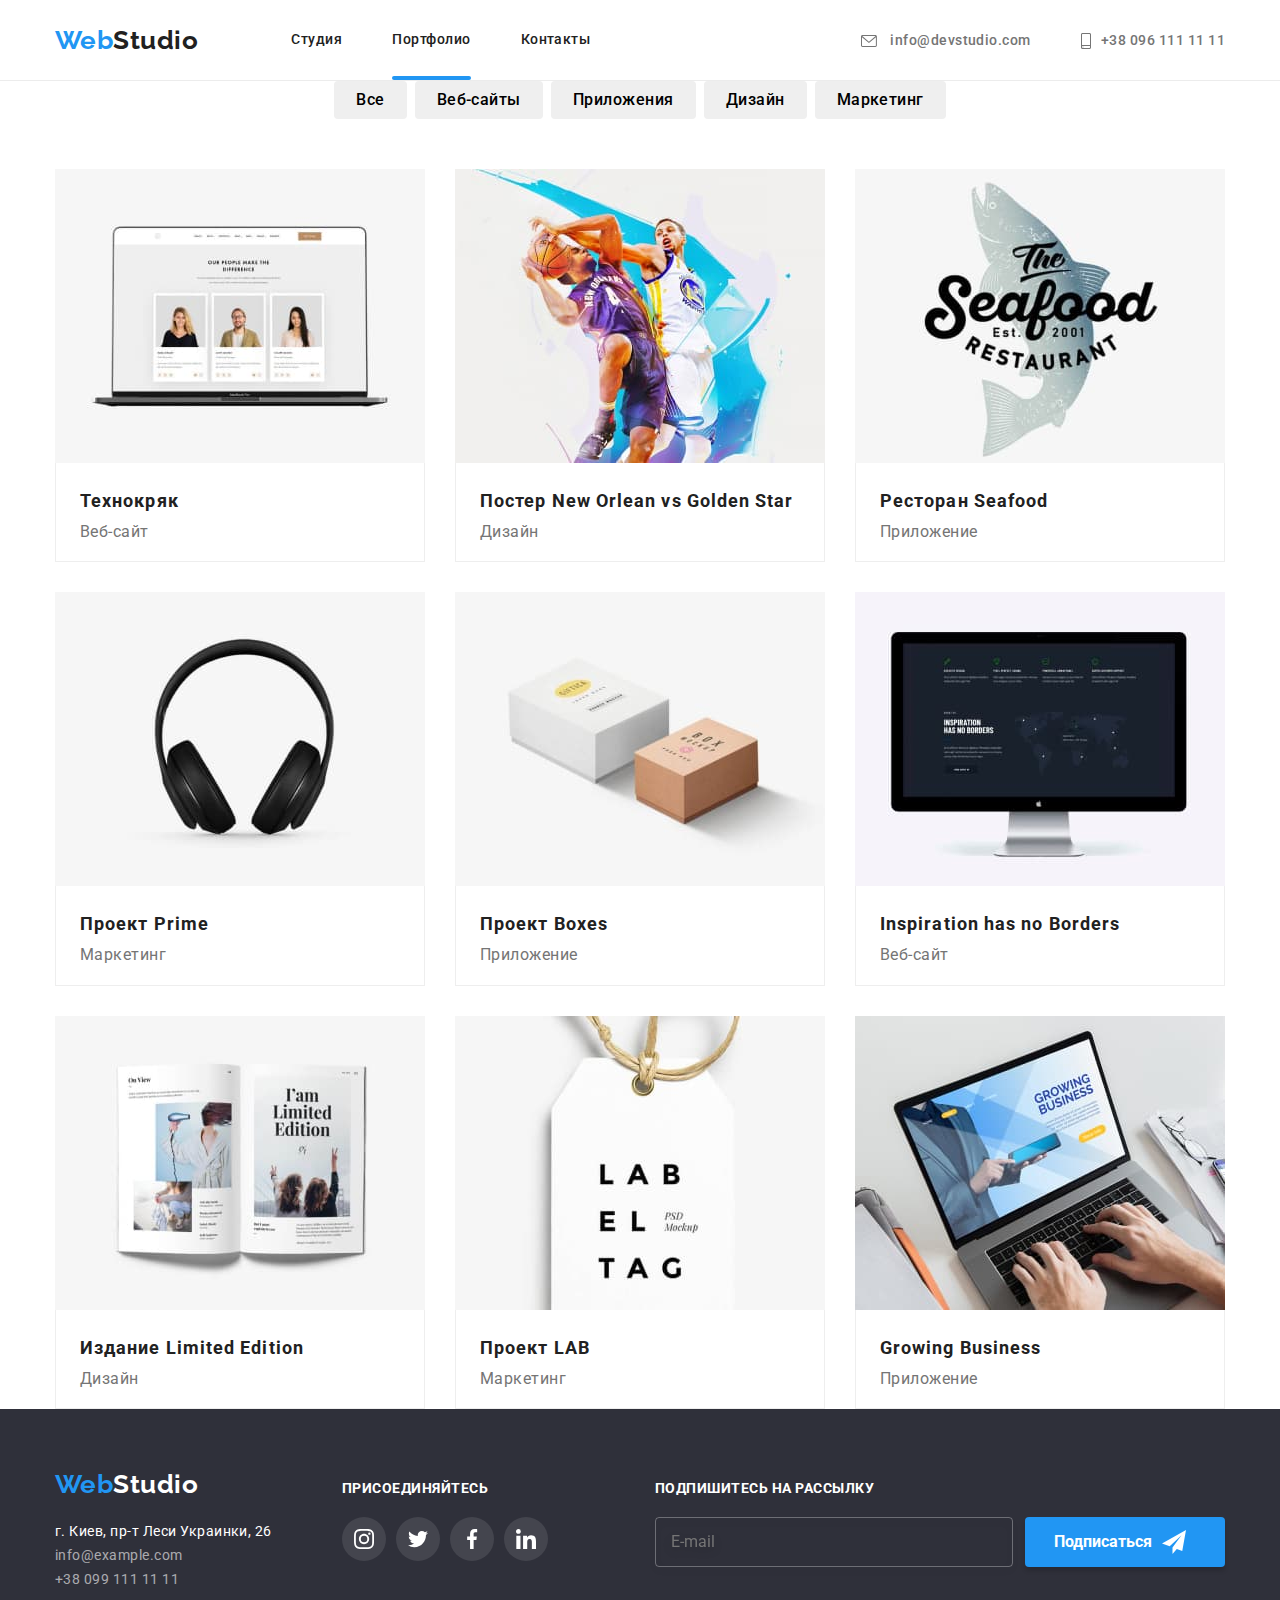
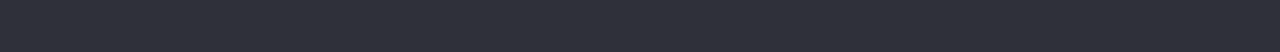
==== commit ff227a29: "закончил домашку" ====
--- a/portfolio.html
+++ b/portfolio.html
@@ -13,8 +13,9 @@
   <link href="https://fonts.googleapis.com/css2?family=Raleway:wght@700&family=Roboto:wght@400;500;700;900&display=swap"
     rel="stylesheet" />
   <link rel="stylesheet" href="https://cdnjs.cloudflare.com/ajax/libs/modern-normalize/1.1.0/modern-normalize.css" />
+
   <link rel="stylesheet" href="./css/main.min.css" />
-  <link rel="stylesheet" href="./css/styles.css" />
+  <!-- <link rel="stylesheet" href="./css/styles.css" /> -->
 </head>
 
 <body>
--- a/css/main.min.css
+++ b/css/main.min.css
@@ -1 +1 @@
-:root{--primary-color: #757575;--secondary-color: #212121;--accent-color: #2196f3;--logo-color: #000000;--primary-white-color: #ffffff;--bg-darkgrey-color: #2f303a;--secondary-bg-color: #f5f4fa;--header-border: #ececec;--card-border: #eeeeee;--icon-color: #afb1b8;--hero-bg-color: #c4c4c4;--main-font-family: "Roboto", sans-serif;--logo-font: "Raleway", sans-serif;--indent: 30px;--filter-indent: 8px;--items: 3;--border-radius-standart: 4px;--animation: 250ms cubic-bezier(0.4, 0, 0.2, 1)}.visually-hidden{position:absolute;width:1px;height:1px;margin:-1px;border:0;padding:0;white-space:nowrap;-webkit-clip-path:inset(100%);clip-path:inset(100%);clip:rect(0 0 0 0);overflow:hidden}body{font-family:var(--main-font-family);color:var(--primary-color);letter-spacing:.03em}a{text-decoration:none;color:currentColor}h1,h2,h3,h4,h5,h6,p{margin:0}ul,ol{list-style:none;padding:0;margin:0}img{display:block}.container{width:1200px;padding-left:15px;padding-right:15px;margin:0 auto;outline:2px solid red;outline-offset:-2px}.project__list{display:-webkit-box;display:-ms-flexbox;display:flex;-ms-flex-wrap:wrap;flex-wrap:wrap;gap:var(--indent)}.project__item{--items: 3;-ms-flex-preferred-size:calc((100% - var(--indent)*(var(--items) - 1))/var(--items));flex-basis:calc((100% - var(--indent)*(var(--items) - 1))/var(--items))}.hero__button{display:inline-block;min-width:200px;max-width:250px;max-height:50px;border-radius:4px;padding:10px 32px;color:var(--primary-white-color);background-color:var(--accent-color);font-weight:700;font-size:16px;line-height:1.88;-webkit-box-align:center;-ms-flex-align:center;align-items:center;-webkit-box-shadow:0px 4px 4px rgba(0,0,0,.15);box-shadow:0px 4px 4px rgba(0,0,0,.15);-webkit-transition:background-color var(--animation);transition:background-color var(--animation)}.hero__button:hover,.hero__button:focus{background-color:#188ce8;cursor:pointer}.btn__close{position:absolute;display:-webkit-box;display:-ms-flexbox;display:flex;-webkit-box-align:center;-ms-flex-align:center;align-items:center;-webkit-box-pack:center;-ms-flex-pack:center;justify-content:center;fill:currentColor;top:0;right:0;width:30px;height:30px;-webkit-transform:translate(-8px, 8px);transform:translate(-8px, 8px);border:1px solid rgba(0,0,0,.1);background-color:var(--primary-white-color);border-radius:50%;-webkit-transition:color var(--animation),border-color var(--animation);transition:color var(--animation),border-color var(--animation)}.btn__close:focus,.btn__close:hover{color:var(--accent-color);cursor:pointer}.registration__btn{display:block;margin-left:auto;margin-right:auto;padding:10px 55px;-webkit-box-shadow:0px 4px 4px rgba(0,0,0,.15);box-shadow:0px 4px 4px rgba(0,0,0,.15);border-radius:4px;font-weight:700;font-size:16px;line-height:1.88;letter-spacing:.06em;background:#2196f3;color:#fff;border:none;cursor:pointer;-webkit-transition:-webkit-box-shadow var(--animation);transition:-webkit-box-shadow var(--animation);transition:box-shadow var(--animation);transition:box-shadow var(--animation), -webkit-box-shadow var(--animation)}.registration__btn__btn:hover,.registration__btn__btn:focus{-webkit-box-shadow:0px 4px 4px rgba(0,0,0,.15);box-shadow:0px 4px 4px rgba(0,0,0,.15)}.project__btn{padding:6px 22px;font-family:inherit;font-weight:500;font-size:16px;line-height:1.62;text-align:center;letter-spacing:inherit;border:none;border-radius:var(--border-radius-standart);-webkit-transition:color var(--animation),background-color var(--animation),-webkit-box-shadow var(--animation);transition:color var(--animation),background-color var(--animation),-webkit-box-shadow var(--animation);transition:color var(--animation),background-color var(--animation),box-shadow var(--animation);transition:color var(--animation),background-color var(--animation),box-shadow var(--animation),-webkit-box-shadow var(--animation)}.project__btn:hover,.project__btn:focus{background-color:var(--accent-color);color:var(--primary-white-color);-webkit-box-shadow:0px 3px 1px rgba(0,0,0,.1),0px 1px 2px rgba(0,0,0,.08),0px 2px 2px rgba(0,0,0,.12);box-shadow:0px 3px 1px rgba(0,0,0,.1),0px 1px 2px rgba(0,0,0,.08),0px 2px 2px rgba(0,0,0,.12)}.project__btn.current{color:var(--accent-color);background-color:var(--primary-white-color)}.clients,.team,.about,.features{padding-bottom:94px;padding-top:94px}.footer__list,.clients__list,.socials__list,.team__list,.about__list,.features__list,.header__item,.nav__list{list-style:none;padding:0;margin:0}.clients-link,.socials__link{text-decoration:none;color:currentColor}.hero__title{font-weight:900;font-size:44px;max-width:696px;margin:0 auto;margin-bottom:var(--indent)}.registration__title{display:block;margin:0;margin-bottom:12px;font-weight:700;font-size:20px;line-height:1.15;text-align:center;color:var(--secondary-color)}.about__title{color:var(--secondary-color);margin-bottom:50px;font-size:36px;line-height:1.17;text-align:center}.about__subtitle{position:absolute;display:-webkit-box;display:-ms-flexbox;display:flex;-webkit-box-align:center;-ms-flex-align:center;align-items:center;left:0;bottom:0;font-weight:700;-webkit-box-pack:center;-ms-flex-pack:center;justify-content:center;width:370px;height:70px;height:70px;font-size:14px;line-height:1.14;text-align:center;color:var(--primary-white-color);text-transform:uppercase}.team__title{color:var(--secondary-color);margin-bottom:50px;font-size:36px;line-height:1.17;text-align:center}.team__uppertitle{color:var(--secondary-color);margin-bottom:10px;font-weight:500;font-size:16px;line-height:1.19;text-align:center}.team__subtitle{color:var(--primary-color);font-size:16px;line-height:1.18;text-align:center;margin-bottom:16px}.clients__title{color:var(--secondary-color);font-size:36px;line-height:1.17;text-align:center;text-align:center;margin-bottom:50px}.footer__title{font-weight:700;font-size:14px;line-height:1.14;text-transform:uppercase;margin-bottom:20px}.project__title{color:var(--secondary-color);font-weight:700;font-size:18px;line-height:2;margin-bottom:4px;letter-spacing:.06em}.register-form-title{font-weight:700;font-size:20px;line-height:1.15;text-align:center;color:var(--secondary-color)}.backdrop{position:fixed;top:0;left:0;width:100%;height:100%;z-index:1000;overflow-y:scroll;background:rgba(0,0,0,.2);opacity:1;-webkit-transition:opacity var(--animation),visibility var(--animation);transition:opacity var(--animation),visibility var(--animation)}.backdrop.is-hidden{opacity:0;pointer-events:none;visibility:hidden}.backdrop.is-hidden .modal{-webkit-transform:translate(-50%, -50%) scale(1, 1);transform:translate(-50%, -50%) scale(1, 1);opacity:0}.modal{position:absolute;top:50%;left:50%;padding:40px;min-width:528px;max-height:581px;background-color:var(--primary-white-color);-webkit-box-shadow:0px 1px 3px rgba(0,0,0,.12),0px 1px 1px rgba(0,0,0,.14),0px 2px 1px rgba(0,0,0,.2);box-shadow:0px 1px 3px rgba(0,0,0,.12),0px 1px 1px rgba(0,0,0,.14),0px 2px 1px rgba(0,0,0,.2);border-radius:4px;-webkit-transform:translate(-50%, -50%) scale(1);transform:translate(-50%, -50%) scale(1);-webkit-transition:opacity var(--animation),visibility var(--animation),-webkit-transform var(--animation);transition:opacity var(--animation),visibility var(--animation),-webkit-transform var(--animation);transition:opacity var(--animation),visibility var(--animation),transform var(--animation);transition:opacity var(--animation),visibility var(--animation),transform var(--animation),-webkit-transform var(--animation)}.registration{text-align:center}.registration__group{margin-bottom:20px}.registration__wrap{display:block;font-size:12px;line-height:1.16;position:relative;display:block;margin-bottom:10px}.registration__wrap:last-child{margin-bottom:0}.registration__label{display:block;text-align:left;margin-bottom:4px;padding-left:2px}.registration__input{display:block;padding:12px 42px;height:40px;width:100%;outline:none;border:1px solid rgba(33,33,33,.2);border-radius:4px;-webkit-transition:border-color var(--animation);transition:border-color var(--animation)}.registration__input:hover+.registration__icon,.registration__input:focus+.registration__icon{fill:var(--accent-color);outline:none;border-color:var(--accent-color)}.registration__input:hover,.registration__input:focus{border-color:var(--accent-color)}.registration__group{position:relative;margin-bottom:10px}.registration__icon{position:absolute;display:block;bottom:11px;left:12px;-webkit-transition:var(--animation);transition:var(--animation);color:var(--accent-color)}.registration__icon:focus,.registration__icon:hover{fill:var(--accent-color)}.registration__message{display:block;margin-bottom:20px;padding:12px 16px;width:448px;height:120px;resize:none;border:1px solid rgba(33,33,33,.2);border-radius:4px;line-height:1.14}.registration__message::-webkit-input-placeholder{color:rgba(117,117,117,.5)}.registration__message::-moz-placeholder{color:rgba(117,117,117,.5)}.registration__message:-ms-input-placeholder{color:rgba(117,117,117,.5)}.registration__message::-ms-input-placeholder{color:rgba(117,117,117,.5)}.registration__message::placeholder{color:rgba(117,117,117,.5)}.registration__agreement{text-align:left;display:-webkit-box;display:-ms-flexbox;display:flex;padding:0;-webkit-box-pack:center;-ms-flex-pack:center;justify-content:center;-webkit-box-align:baseline;-ms-flex-align:baseline;align-items:baseline;margin-bottom:30px;font-size:14px;line-height:1.18;color:var(--primary-color)}.checkbox__icon{-webkit-transition:opacity var(--animation);transition:opacity var(--animation);margin-right:7px}.checkbox__icon--check{opacity:0;-webkit-transition:opacity var(--animation);transition:opacity var(--animation)}.checkbox:checked+.checkbox__icon .checkbox__icon--check{opacity:1;-webkit-transition:opacity var(--animation);transition:opacity var(--animation)}.checkbox:checked+.checkbox__icon .checkbox__icon--uncheck{opacity:0;-webkit-transition:opacity var(--animation);transition:opacity var(--animation)}.agreement__link{color:var(--accent-color);text-decoration:underline;text-underline-position:under}.registration__agreement:focus-within .checkbox__icon{border:1px solid var(--accent-color)}.registration__agreement:focus-within .checkbox__icon--uncheck{opacity:0}.subscription{margin-left:auto}.subscription__title{display:inline-block;margin-bottom:20px;font-size:14px;line-height:1.14;text-transform:uppercase;color:var(--primary-white-color)}.subscription__email{width:358px;margin-right:12px;padding:15px;max-height:50px;border:1px solid rgba(255,255,255,.3);-webkit-filter:drop-shadow(0px 4px 4px rgba(0, 0, 0, 0.15));filter:drop-shadow(0px 4px 4px rgba(0, 0, 0, 0.15));border-radius:4px;color:var(--primary-white-color);background-color:rgba(0,0,0,0);-webkit-transition:border-color var(--animation);transition:border-color var(--animation)}.subscription__email:hover,.subscription__email:focus{border-color:var(--accent-color)}.subscription__button{display:-webkit-box;display:-ms-flexbox;display:flex;-webkit-box-align:center;-ms-flex-align:center;align-items:center;font-size:16px;font-weight:700;line-height:1.88;color:var(--primary-white-color);padding:10px 29px;text-align:center;width:200px;height:50px;border:none;background:var(--accent-color);-webkit-box-shadow:0px 4px 4px rgba(0,0,0,.15);box-shadow:0px 4px 4px rgba(0,0,0,.15);border-radius:4px}.send-icon{margin-left:10px;fill:currentColor}.subscription-button:hover,.subscription-button:focus{cursor:pointer}.subscription__container{display:-webkit-box;display:-ms-flexbox;display:flex;-webkit-box-align:center;-ms-flex-align:center;align-items:center}.header-border{border-bottom:1px solid var(--header-border)}.header__container{display:-webkit-box;display:-ms-flexbox;display:flex;-webkit-box-align:center;-ms-flex-align:center;align-items:center}.logo{color:var(--accent-color);font-family:"Raleway";font-weight:700;font-size:26px;line-height:1.19}.header__logo{margin-right:93px}.logo-accent{color:var(--secondary-color)}.header__nav{margin-right:auto}.nav__link{display:-webkit-inline-box;display:-ms-inline-flexbox;display:inline-flex;padding-top:32px;padding-bottom:32px;-webkit-transition:color var(--animation);transition:color var(--animation)}.nav__list{color:var(--secondary-color);font-weight:500;font-size:14px;line-height:1.14;display:-webkit-box;display:-ms-flexbox;display:flex;gap:50px}.nav__list :hover,.nav__list :focus{color:var(--accent-color)}.nav__link--current{position:relative}.nav__link--current::after{content:" ";position:absolute;bottom:0px;left:0;display:block;width:100%;height:4px;border-radius:var(--border-radius-standart);background-color:var(--accent-color)}.header__mail{margin-right:50px}.header__item{display:-webkit-box;display:-ms-flexbox;display:flex;-webkit-box-align:baseline;-ms-flex-align:baseline;align-items:baseline}.header__item :hover,.header__item :focus{color:var(--accent-color)}.header__icons{display:inline-block;fill:currentColor;vertical-align:middle;margin-right:10px}.header__mail,.header__phone{color:var(--description-color);font-weight:500;font-size:14px;line-height:1.14;-webkit-transition:color var(--animation);transition:color var(--animation)}.hero__section{padding:200px 0;background-color:var(--bg-darkgrey-color);color:var(--primary-white-color);line-height:1.36;text-align:center;text-transform:uppercase;max-width:1600px;margin-left:auto;margin-right:auto;outline:1px solid #000;background-image:-webkit-gradient(linear, left top, right top, from(rgba(47, 48, 58, 0.4)), to(rgba(47, 48, 58, 0.4))),url(../images/hero/hero.jpg);background-image:linear-gradient(to right, rgba(47, 48, 58, 0.4), rgba(47, 48, 58, 0.4)),url(../images/hero/hero.jpg);background-repeat:no-repeat;background-position:center;background-size:cover;background-color:var(--hero-bg-color)}.features__list{display:-webkit-box;display:-ms-flexbox;display:flex;-webkit-box-align:center;-ms-flex-align:center;align-items:center;-webkit-box-pack:center;-ms-flex-pack:center;justify-content:center;gap:var(--indent)}.features__list .features__item{width:270px}.features-icon-container{width:270px;height:120px;background-color:var(--secondary-bg-color);display:-webkit-box;display:-ms-flexbox;display:flex;-webkit-box-align:center;-ms-flex-align:center;align-items:center;-webkit-box-pack:center;-ms-flex-pack:center;justify-content:center;margin-bottom:var(--indent)}.features__subtitle{color:var(--secondary-color);margin-bottom:10px;font-weight:700;font-size:14px;line-height:1.14;text-transform:uppercase}.features__descr{color:var(--description-color);font-size:14px;line-height:1.71}.about{padding-top:0}.about__list{display:-webkit-box;display:-ms-flexbox;display:flex;-ms-flex-wrap:wrap;flex-wrap:wrap;gap:var(--indent)}.about__item{position:relative}.about__descr{position:absolute;display:-webkit-box;display:-ms-flexbox;display:flex;width:370px;height:70px;bottom:0;right:0;background:rgba(47,48,58,.8)}.team__list{display:-webkit-box;display:-ms-flexbox;display:flex;-ms-flex-wrap:wrap;flex-wrap:wrap;gap:var(--indent)}.team{background-color:var(--secondary-bg-color)}.team__item{background-color:var(--secondary-bg-color);-webkit-box-shadow:0px 1px 3px rgba(0,0,0,.12),0px 1px 1px rgba(0,0,0,.14),0px 2px 1px rgba(0,0,0,.2);box-shadow:0px 1px 3px rgba(0,0,0,.12),0px 1px 1px rgba(0,0,0,.14),0px 2px 1px rgba(0,0,0,.2);border-bottom-left-radius:4px;border-bottom-right-radius:4px;border-radius:0px 0px 4px 4px}.team__card{padding:30px 10px;background-color:var(--primary-white-color)}.socials__link{display:-webkit-box;display:-ms-flexbox;display:flex;-webkit-box-align:center;-ms-flex-align:center;align-items:center;-webkit-box-pack:center;-ms-flex-pack:center;justify-content:center;width:44px;height:44px;color:var(--icon-color);border-radius:50%;-webkit-transition:background-color var(--animation),color var(--animation);transition:background-color var(--animation),color var(--animation)}.socials__link:hover,.socials__link:focus{background-color:var(--accent-color);color:var(--primary-white-color)}.socials__list{display:-webkit-box;display:-ms-flexbox;display:flex;-webkit-box-align:center;-ms-flex-align:center;align-items:center;gap:10px;-webkit-box-pack:center;-ms-flex-pack:center;justify-content:center}.socials__icon{-webkit-transition:fill var(--cubic);transition:fill var(--cubic);fill:currentColor}.clients__item{display:block;-webkit-box-pack:center;-ms-flex-pack:center;justify-content:center;-webkit-box-align:center;-ms-flex-align:center;align-items:center}.clients__list{display:-webkit-box;display:-ms-flexbox;display:flex;-webkit-box-align:center;-ms-flex-align:center;align-items:center;-webkit-box-pack:center;-ms-flex-pack:center;justify-content:center;gap:30px}.clients-link{display:-webkit-box;display:-ms-flexbox;display:flex;-webkit-box-pack:center;-ms-flex-pack:center;justify-content:center;-webkit-box-align:center;-ms-flex-align:center;align-items:center;width:170px;height:92px;color:var(--icon-color);border:1px solid var(--icon-color);border-radius:4px;-webkit-transition:color var(--animation),border var(--animation);transition:color var(--animation),border var(--animation)}.clients-icon{fill:currentColor;display:inline-block;fill:currentColor;vertical-align:middle}.clients-link:hover,.clients-link:focus{color:var(--accent-color);border:1px solid var(--accent-color)}.footer-container{display:-webkit-box;display:-ms-flexbox;display:flex;-webkit-box-align:baseline;-ms-flex-align:baseline;align-items:baseline}.footer__adress{font-size:14px;line-height:1.71;display:-webkit-box;display:-ms-flexbox;display:flex;-webkit-box-orient:vertical;-webkit-box-direction:normal;-ms-flex-direction:column;flex-direction:column;margin-right:70px}.footer:not(.logo){background-color:var(--bg-darkgrey-color);color:var(--primary-white-color);padding:60px 0}.footer__logo{color:var(--accent-color);margin-bottom:20px;margin-top:0;font-family:"Raleway";font-weight:700;font-size:26px;line-height:1.19}.logo{font-family:"Raleway";font-weight:700}.footer__logo--accent{color:var(--primary-white-color)}.address{display:-webkit-box;display:-ms-flexbox;display:flex;-webkit-box-orient:vertical;-webkit-box-direction:normal;-ms-flex-direction:column;flex-direction:column;font-style:normal}.footer__email{color:rgba(255,255,255,.6);font-size:14px;line-height:1.71;-webkit-transition:color var(--animation);transition:color var(--animation)}.footer__email:hover,.footer__email:focus{color:var(--accent-color)}.footer__tel{color:rgba(255,255,255,.6);font-size:14px;line-height:1.71;-webkit-transition:color var(--animation);transition:color var(--animation)}.footer__tel:hover,.footer__tel:focus{color:var(--accent-color)}.footer__list{display:-webkit-box;display:-ms-flexbox;display:flex;-webkit-box-align:center;-ms-flex-align:center;align-items:center;gap:10px;-webkit-box-pack:center;-ms-flex-pack:center;justify-content:center}.footer__link{-webkit-box-align:baseline;-ms-flex-align:baseline;align-items:baseline;display:-webkit-box;display:-ms-flexbox;display:flex;font-weight:700;font-size:14px;line-height:1.14px;text-align:center;-webkit-box-align:center;-ms-flex-align:center;align-items:center;-webkit-box-pack:center;-ms-flex-pack:center;justify-content:center;width:44px;height:44px;color:var(--primary-white-color);background-color:rgba(255,255,255,.1);border-radius:50%;-webkit-transition:color var(--animation),background-color var(--animation);transition:color var(--animation),background-color var(--animation)}.footer__links{-webkit-box-sizing:border-box;box-sizing:border-box;display:-webkit-box;display:-ms-flexbox;display:flex;-webkit-box-orient:vertical;-webkit-box-direction:normal;-ms-flex-direction:column;flex-direction:column}.footer__link:hover,.footer__link:focus{background-color:var(--accent-color);color:var(--primary-white-color)}.socials__icon{fill:currentColor}.header-border{border-bottom:1px solid var(--header-border)}.header__container{display:-webkit-box;display:-ms-flexbox;display:flex;-webkit-box-align:center;-ms-flex-align:center;align-items:center}.logo{color:var(--accent-color);font-family:"Raleway";font-weight:700;font-size:26px;line-height:1.19}.header__logo{margin-right:93px}.logo-accent{color:var(--secondary-color)}.header__nav{margin-right:auto}.nav__link{display:-webkit-inline-box;display:-ms-inline-flexbox;display:inline-flex;padding-top:32px;padding-bottom:32px;-webkit-transition:color var(--animation);transition:color var(--animation)}.nav__list{color:var(--secondary-color);font-weight:500;font-size:14px;line-height:1.14;display:-webkit-box;display:-ms-flexbox;display:flex;gap:50px}.nav__list :hover,.nav__list :focus{color:var(--accent-color)}.nav__link--current{position:relative}.nav__link--current::after{content:" ";position:absolute;bottom:0px;left:0;display:block;width:100%;height:4px;border-radius:var(--border-radius-standart);background-color:var(--accent-color)}.header__item{display:-webkit-box;display:-ms-flexbox;display:flex;-webkit-box-align:baseline;-ms-flex-align:baseline;align-items:baseline}.project__filter{display:-webkit-box;display:-ms-flexbox;display:flex;-webkit-box-pack:center;-ms-flex-pack:center;justify-content:center;gap:var(--filter-indent);margin-bottom:50px}.project__list{display:-webkit-box;display:-ms-flexbox;display:flex;-ms-flex-wrap:wrap;flex-wrap:wrap;gap:var(--indent)}.project__list{display:-webkit-box;display:-ms-flexbox;display:flex;-ms-flex-wrap:wrap;flex-wrap:wrap;gap:var(--indent)}.project-text{color:var(--secondary-color)}.project__descr{padding:20px 24px;border:1px solid var(--card-border);border-top:0px}.project__link{-webkit-transition:-webkit-box-shadow var(--animation);transition:-webkit-box-shadow var(--animation);transition:box-shadow var(--animation);transition:box-shadow var(--animation), -webkit-box-shadow var(--animation)}.project__link:hover,.project__link:focus{-webkit-box-shadow:0px 1px 1px rgba(0,0,0,.12),0px 4px 4px rgba(0,0,0,.06),1px 4px 6px rgba(0,0,0,.16);box-shadow:0px 1px 1px rgba(0,0,0,.12),0px 4px 4px rgba(0,0,0,.06),1px 4px 6px rgba(0,0,0,.16)}.project__descr:hover,.project__descr:focus{-webkit-box-shadow:0px 1px 1px rgba(0,0,0,.12),0px 4px 4px rgba(0,0,0,.06),1px 4px 6px rgba(0,0,0,.16);box-shadow:0px 1px 1px rgba(0,0,0,.12),0px 4px 4px rgba(0,0,0,.06),1px 4px 6px rgba(0,0,0,.16)}.overlay__text{font-size:18px;line-height:1.55;color:var(--primary-white-color)}.project__elements{position:relative;overflow:hidden}.project__overlay{position:absolute;width:100%;height:100%;padding:63px 24px;-webkit-transform:translateY(0);transform:translateY(0);-webkit-transition:-webkit-transform var(--animation);transition:-webkit-transform var(--animation);transition:transform var(--animation);transition:transform var(--animation), -webkit-transform var(--animation);background-color:rgba(33,150,243,.9)}.project__elements:hover .project__overlay{-webkit-transform:translateY(0);transform:translateY(0);opacity:1}.project__link:hover .project__overlay,.project__link:focus .project__overlay{-webkit-transform:translateY(-100%);transform:translateY(-100%)}/*# sourceMappingURL=main.min.css.map */+:root{--primary-color: #757575;--secondary-color: #212121;--accent-color: #2196f3;--logo-color: #000000;--primary-white-color: #ffffff;--bg-darkgrey-color: #2f303a;--secondary-bg-color: #f5f4fa;--header-border: #ececec;--card-border: #eeeeee;--icon-color: #afb1b8;--hero-bg-color: #c4c4c4;--main-font-family: "Roboto", sans-serif;--logo-font: "Raleway", sans-serif;--indent: 30px;--filter-indent: 8px;--items: 3;--border-radius-standart: 4px;--animation: 250ms cubic-bezier(0.4, 0, 0.2, 1)}.visually-hidden{position:absolute;width:1px;height:1px;margin:-1px;border:0;padding:0;white-space:nowrap;-webkit-clip-path:inset(100%);clip-path:inset(100%);clip:rect(0 0 0 0);overflow:hidden}body{font-family:var(--main-font-family);color:var(--primary-color);letter-spacing:.03em}a{text-decoration:none;color:currentColor}h1,h2,h3,h4,h5,h6,p{margin:0}ul,ol{list-style:none;padding:0;margin:0}img{display:block}.container{width:1200px;padding-left:15px;padding-right:15px;margin:0 auto}.project__list{display:-webkit-box;display:-ms-flexbox;display:flex;-ms-flex-wrap:wrap;flex-wrap:wrap;gap:var(--indent)}.project__item{--items: 3;-ms-flex-preferred-size:calc((100% - var(--indent)*(var(--items) - 1))/var(--items));flex-basis:calc((100% - var(--indent)*(var(--items) - 1))/var(--items))}.hero__button{display:inline-block;min-width:200px;max-width:250px;max-height:50px;border-radius:4px;padding:10px 32px;color:var(--primary-white-color);background-color:var(--accent-color);font-weight:700;font-size:16px;line-height:1.88;-webkit-box-align:center;-ms-flex-align:center;align-items:center;-webkit-box-shadow:0px 4px 4px rgba(0,0,0,.15);box-shadow:0px 4px 4px rgba(0,0,0,.15);-webkit-transition:background-color var(--animation);transition:background-color var(--animation)}.hero__button:hover,.hero__button:focus{background-color:#188ce8;cursor:pointer}.btn__close{position:absolute;display:-webkit-box;display:-ms-flexbox;display:flex;-webkit-box-align:center;-ms-flex-align:center;align-items:center;-webkit-box-pack:center;-ms-flex-pack:center;justify-content:center;fill:currentColor;top:0;right:0;width:30px;height:30px;-webkit-transform:translate(-8px, 8px);transform:translate(-8px, 8px);border:1px solid rgba(0,0,0,.1);background-color:var(--primary-white-color);border-radius:50%;-webkit-transition:color var(--animation),border-color var(--animation);transition:color var(--animation),border-color var(--animation)}.btn__close:focus,.btn__close:hover{color:var(--accent-color);cursor:pointer}.registration__btn{display:block;margin-left:auto;margin-right:auto;padding:10px 55px;-webkit-box-shadow:0px 4px 4px rgba(0,0,0,.15);box-shadow:0px 4px 4px rgba(0,0,0,.15);border-radius:4px;font-weight:700;font-size:16px;line-height:1.88;letter-spacing:.06em;background:#2196f3;color:#fff;border:none;cursor:pointer;-webkit-transition:-webkit-box-shadow var(--animation);transition:-webkit-box-shadow var(--animation);transition:box-shadow var(--animation);transition:box-shadow var(--animation), -webkit-box-shadow var(--animation)}.registration__btn__btn:hover,.registration__btn__btn:focus{-webkit-box-shadow:0px 4px 4px rgba(0,0,0,.15);box-shadow:0px 4px 4px rgba(0,0,0,.15)}.project__btn{padding:6px 22px;font-family:inherit;font-weight:500;font-size:16px;line-height:1.62;text-align:center;letter-spacing:inherit;border:none;border-radius:var(--border-radius-standart);-webkit-transition:color var(--animation),background-color var(--animation),-webkit-box-shadow var(--animation);transition:color var(--animation),background-color var(--animation),-webkit-box-shadow var(--animation);transition:color var(--animation),background-color var(--animation),box-shadow var(--animation);transition:color var(--animation),background-color var(--animation),box-shadow var(--animation),-webkit-box-shadow var(--animation)}.project__btn:hover,.project__btn:focus{background-color:var(--accent-color);color:var(--primary-white-color);-webkit-box-shadow:0px 3px 1px rgba(0,0,0,.1),0px 1px 2px rgba(0,0,0,.08),0px 2px 2px rgba(0,0,0,.12);box-shadow:0px 3px 1px rgba(0,0,0,.1),0px 1px 2px rgba(0,0,0,.08),0px 2px 2px rgba(0,0,0,.12)}.project__btn.current{color:var(--accent-color);background-color:var(--primary-white-color)}.clients,.team,.about,.features{padding-bottom:94px;padding-top:94px}.footer__list,.clients__list,.socials__list,.team__list,.about__list,.features__list,.header__item{list-style:none;padding:0;margin:0}.clients-link,.socials__link{text-decoration:none;color:currentColor}.hero__title{font-weight:900;font-size:44px;max-width:696px;margin:0 auto;margin-bottom:var(--indent)}.registration__title{display:block;margin:0;margin-bottom:12px;font-weight:700;font-size:20px;line-height:1.15;text-align:center;color:var(--secondary-color)}.about__title{color:var(--secondary-color);margin-bottom:50px;font-size:36px;line-height:1.17;text-align:center}.about__subtitle{position:absolute;display:-webkit-box;display:-ms-flexbox;display:flex;-webkit-box-align:center;-ms-flex-align:center;align-items:center;left:0;bottom:0;font-weight:700;-webkit-box-pack:center;-ms-flex-pack:center;justify-content:center;width:370px;height:70px;height:70px;font-size:14px;line-height:1.14;text-align:center;color:var(--primary-white-color);text-transform:uppercase}.team__title{color:var(--secondary-color);margin-bottom:50px;font-size:36px;line-height:1.17;text-align:center}.team__uppertitle{color:var(--secondary-color);margin-bottom:10px;font-weight:500;font-size:16px;line-height:1.19;text-align:center}.team__subtitle{color:var(--primary-color);font-size:16px;line-height:1.18;text-align:center;margin-bottom:16px}.clients__title{color:var(--secondary-color);font-size:36px;line-height:1.17;text-align:center;text-align:center;margin-bottom:50px}.footer__title{font-weight:700;font-size:14px;line-height:1.14;text-transform:uppercase;margin-bottom:20px}.project__title{color:var(--secondary-color);font-weight:700;font-size:18px;line-height:2;margin-bottom:4px;letter-spacing:.06em}.register-form-title{font-weight:700;font-size:20px;line-height:1.15;text-align:center;color:var(--secondary-color)}.backdrop{position:fixed;top:0;left:0;width:100%;height:100%;z-index:1000;overflow-y:scroll;background:rgba(0,0,0,.2);opacity:1;-webkit-transition:opacity var(--animation),visibility var(--animation);transition:opacity var(--animation),visibility var(--animation)}.backdrop.is-hidden{opacity:0;pointer-events:none;visibility:hidden}.backdrop.is-hidden .modal{-webkit-transform:translate(-50%, -50%) scale(1, 1);transform:translate(-50%, -50%) scale(1, 1);opacity:0}.modal{position:absolute;top:50%;left:50%;padding:40px;min-width:528px;max-height:581px;background-color:var(--primary-white-color);-webkit-box-shadow:0px 1px 3px rgba(0,0,0,.12),0px 1px 1px rgba(0,0,0,.14),0px 2px 1px rgba(0,0,0,.2);box-shadow:0px 1px 3px rgba(0,0,0,.12),0px 1px 1px rgba(0,0,0,.14),0px 2px 1px rgba(0,0,0,.2);border-radius:4px;-webkit-transform:translate(-50%, -50%) scale(1);transform:translate(-50%, -50%) scale(1);-webkit-transition:opacity var(--animation),visibility var(--animation),-webkit-transform var(--animation);transition:opacity var(--animation),visibility var(--animation),-webkit-transform var(--animation);transition:opacity var(--animation),visibility var(--animation),transform var(--animation);transition:opacity var(--animation),visibility var(--animation),transform var(--animation),-webkit-transform var(--animation)}.registration{text-align:center}.registration__group{margin-bottom:20px}.registration__wrap{display:block;font-size:12px;line-height:1.16;position:relative;display:block;margin-bottom:10px}.registration__wrap:last-child{margin-bottom:0}.registration__label{display:block;text-align:left;margin-bottom:4px;padding-left:2px}.registration__input{display:block;padding:12px 42px;height:40px;width:100%;outline:none;border:1px solid rgba(33,33,33,.2);border-radius:4px;-webkit-transition:border-color var(--animation);transition:border-color var(--animation)}.registration__input:hover,.registration__input:focus{border-color:var(--accent-color)}.registration__group{position:relative;margin-bottom:10px}.registration__icon{position:absolute;display:block;bottom:11px;left:12px;-webkit-transition:var(--animation);transition:var(--animation);color:var(--accent-color)}.registration__input:hover+.registration__icon,.registration__input:focus+.registration__icon{fill:var(--accent-color);outline:none;border-color:var(--accent-color)}.registration__message{display:block;margin-bottom:20px;padding:12px 16px;width:448px;height:120px;resize:none;border:1px solid rgba(33,33,33,.2);border-radius:4px;line-height:1.14}.registration__message::-webkit-input-placeholder{color:rgba(117,117,117,.5)}.registration__message::-moz-placeholder{color:rgba(117,117,117,.5)}.registration__message:-ms-input-placeholder{color:rgba(117,117,117,.5)}.registration__message::-ms-input-placeholder{color:rgba(117,117,117,.5)}.registration__message::placeholder{color:rgba(117,117,117,.5)}.registration__agreement{text-align:left;display:-webkit-box;display:-ms-flexbox;display:flex;padding:0;-webkit-box-pack:center;-ms-flex-pack:center;justify-content:center;-webkit-box-align:baseline;-ms-flex-align:baseline;align-items:baseline;margin-bottom:30px;font-size:14px;line-height:1.18;color:var(--primary-color)}.checkbox__icon{-webkit-transition:opacity var(--animation);transition:opacity var(--animation);margin-right:7px}.checkbox__icon--check{opacity:0;-webkit-transition:opacity var(--animation);transition:opacity var(--animation)}.checkbox:checked+.checkbox__icon .checkbox__icon--check{opacity:1;-webkit-transition:opacity var(--animation);transition:opacity var(--animation)}.checkbox:checked+.checkbox__icon .checkbox__icon--uncheck{opacity:0;-webkit-transition:opacity var(--animation);transition:opacity var(--animation)}.agreement__link{color:var(--accent-color);text-decoration:underline;text-underline-position:under}.registration__agreement:focus-within .checkbox__icon{border:1px solid var(--accent-color)}.registration__agreement:focus-within .checkbox__icon--uncheck{opacity:0}.subscription{margin-left:auto}.subscription__title{display:inline-block;margin-bottom:20px;font-size:14px;line-height:1.14;text-transform:uppercase;color:var(--primary-white-color)}.subscription__email{width:358px;margin-right:12px;padding:15px;max-height:50px;border:1px solid rgba(255,255,255,.3);-webkit-filter:drop-shadow(0px 4px 4px rgba(0, 0, 0, 0.15));filter:drop-shadow(0px 4px 4px rgba(0, 0, 0, 0.15));border-radius:4px;color:var(--primary-white-color);background-color:rgba(0,0,0,0);-webkit-transition:border-color var(--animation);transition:border-color var(--animation)}.subscription__email:hover,.subscription__email:focus{border-color:var(--accent-color)}.subscription__button{display:-webkit-box;display:-ms-flexbox;display:flex;-webkit-box-align:center;-ms-flex-align:center;align-items:center;font-size:16px;font-weight:700;line-height:1.88;color:var(--primary-white-color);padding:10px 29px;text-align:center;width:200px;height:50px;border:none;background:var(--accent-color);-webkit-box-shadow:0px 4px 4px rgba(0,0,0,.15);box-shadow:0px 4px 4px rgba(0,0,0,.15);border-radius:4px}.subscription__button:hover,.subscription__button:focus{cursor:pointer}.send-icon{margin-left:10px;fill:currentColor}.subscription__container{display:-webkit-box;display:-ms-flexbox;display:flex;-webkit-box-align:center;-ms-flex-align:center;align-items:center}.header-border{border-bottom:1px solid var(--header-border)}.header__container{display:-webkit-box;display:-ms-flexbox;display:flex;-webkit-box-align:center;-ms-flex-align:center;align-items:center}.logo{color:var(--accent-color);font-family:"Raleway";font-weight:700;font-size:26px;line-height:1.19}.header__logo{margin-right:93px}.logo-accent{color:var(--secondary-color)}.header__nav{margin-right:auto}.nav__list{color:var(--secondary-color);font-weight:500;font-size:14px;line-height:1.14;display:-webkit-box;display:-ms-flexbox;display:flex;gap:50px}.nav__link{display:-webkit-inline-box;display:-ms-inline-flexbox;display:inline-flex;padding-top:32px;padding-bottom:32px;-webkit-transition:color var(--animation);transition:color var(--animation)}.nav__link:hover,.nav__link:focus{color:var(--accent-color)}.nav__link--current{position:relative}.nav__link--current::after{content:" ";position:absolute;bottom:0px;left:0;display:block;width:100%;height:4px;border-radius:var(--border-radius-standart);background-color:var(--accent-color)}.header__mail{margin-right:50px}.header__item{display:-webkit-box;display:-ms-flexbox;display:flex;-webkit-box-align:baseline;-ms-flex-align:baseline;align-items:baseline}.header__item :hover,.header__item :focus{color:var(--accent-color)}.header__icons{display:inline-block;fill:currentColor;vertical-align:middle;margin-right:10px}.header__mail,.header__phone{color:var(--description-color);font-weight:500;font-size:14px;line-height:1.14;-webkit-transition:color var(--animation);transition:color var(--animation)}.hero__section{padding:200px 0;background-color:var(--bg-darkgrey-color);color:var(--primary-white-color);line-height:1.36;text-align:center;text-transform:uppercase;max-width:1600px;margin-left:auto;margin-right:auto;outline:1px solid #000;background-image:-webkit-gradient(linear, left top, right top, from(rgba(47, 48, 58, 0.4)), to(rgba(47, 48, 58, 0.4))),url(../images/hero/hero.jpg);background-image:linear-gradient(to right, rgba(47, 48, 58, 0.4), rgba(47, 48, 58, 0.4)),url(../images/hero/hero.jpg);background-repeat:no-repeat;background-position:center;background-size:cover;background-color:var(--hero-bg-color)}.features__list{display:-webkit-box;display:-ms-flexbox;display:flex;-webkit-box-align:center;-ms-flex-align:center;align-items:center;-webkit-box-pack:center;-ms-flex-pack:center;justify-content:center;gap:var(--indent)}.features__list .features__item{width:270px}.features-icon-container{width:270px;height:120px;background-color:var(--secondary-bg-color);display:-webkit-box;display:-ms-flexbox;display:flex;-webkit-box-align:center;-ms-flex-align:center;align-items:center;-webkit-box-pack:center;-ms-flex-pack:center;justify-content:center;margin-bottom:var(--indent)}.features__subtitle{color:var(--secondary-color);margin-bottom:10px;font-weight:700;font-size:14px;line-height:1.14;text-transform:uppercase}.features__descr{color:var(--description-color);font-size:14px;line-height:1.71}.about{padding-top:0}.about__list{display:-webkit-box;display:-ms-flexbox;display:flex;-ms-flex-wrap:wrap;flex-wrap:wrap;gap:var(--indent)}.about__item{position:relative}.about__descr{position:absolute;display:-webkit-box;display:-ms-flexbox;display:flex;width:370px;height:70px;bottom:0;right:0;background:rgba(47,48,58,.8)}.team__list{display:-webkit-box;display:-ms-flexbox;display:flex;-ms-flex-wrap:wrap;flex-wrap:wrap;gap:var(--indent)}.team{background-color:var(--secondary-bg-color)}.team__item{background-color:var(--secondary-bg-color);-webkit-box-shadow:0px 1px 3px rgba(0,0,0,.12),0px 1px 1px rgba(0,0,0,.14),0px 2px 1px rgba(0,0,0,.2);box-shadow:0px 1px 3px rgba(0,0,0,.12),0px 1px 1px rgba(0,0,0,.14),0px 2px 1px rgba(0,0,0,.2);border-bottom-left-radius:4px;border-bottom-right-radius:4px;border-radius:0px 0px 4px 4px}.team__card{padding:30px 10px;background-color:var(--primary-white-color)}.socials__link{display:-webkit-box;display:-ms-flexbox;display:flex;-webkit-box-align:center;-ms-flex-align:center;align-items:center;-webkit-box-pack:center;-ms-flex-pack:center;justify-content:center;width:44px;height:44px;color:var(--icon-color);border-radius:50%;-webkit-transition:background-color var(--animation),color var(--animation);transition:background-color var(--animation),color var(--animation)}.socials__link:hover,.socials__link:focus{background-color:var(--accent-color);color:var(--primary-white-color)}.socials__list{display:-webkit-box;display:-ms-flexbox;display:flex;-webkit-box-align:center;-ms-flex-align:center;align-items:center;gap:10px;-webkit-box-pack:center;-ms-flex-pack:center;justify-content:center}.socials__icon{-webkit-transition:fill var(--cubic);transition:fill var(--cubic);fill:currentColor}.clients__item{display:block;-webkit-box-pack:center;-ms-flex-pack:center;justify-content:center;-webkit-box-align:center;-ms-flex-align:center;align-items:center}.clients__list{display:-webkit-box;display:-ms-flexbox;display:flex;-webkit-box-align:center;-ms-flex-align:center;align-items:center;-webkit-box-pack:center;-ms-flex-pack:center;justify-content:center;gap:30px}.clients-link{display:-webkit-box;display:-ms-flexbox;display:flex;-webkit-box-pack:center;-ms-flex-pack:center;justify-content:center;-webkit-box-align:center;-ms-flex-align:center;align-items:center;width:170px;height:92px;color:var(--icon-color);border:1px solid var(--icon-color);border-radius:4px;-webkit-transition:color var(--animation),border var(--animation);transition:color var(--animation),border var(--animation)}.clients-link:hover,.clients-link:focus{color:var(--accent-color);border:1px solid var(--accent-color)}.clients-icon{fill:currentColor;display:inline-block;fill:currentColor;vertical-align:middle}.footer-container{display:-webkit-box;display:-ms-flexbox;display:flex;-webkit-box-align:baseline;-ms-flex-align:baseline;align-items:baseline}.footer__adress{font-size:14px;line-height:1.71;display:-webkit-box;display:-ms-flexbox;display:flex;-webkit-box-orient:vertical;-webkit-box-direction:normal;-ms-flex-direction:column;flex-direction:column;margin-right:70px}.footer:not(.logo){background-color:var(--bg-darkgrey-color);color:var(--primary-white-color);padding:60px 0}.footer__logo{color:var(--accent-color);margin-bottom:20px;margin-top:0;font-family:"Raleway";font-weight:700;font-size:26px;line-height:1.19}.logo{font-family:"Raleway";font-weight:700}.footer__logo--accent{color:var(--primary-white-color)}.address{display:-webkit-box;display:-ms-flexbox;display:flex;-webkit-box-orient:vertical;-webkit-box-direction:normal;-ms-flex-direction:column;flex-direction:column;font-style:normal}.footer__email{color:rgba(255,255,255,.6);font-size:14px;line-height:1.71;-webkit-transition:color var(--animation);transition:color var(--animation)}.footer__email:hover,.footer__email:focus{color:var(--accent-color)}.footer__tel{color:rgba(255,255,255,.6);font-size:14px;line-height:1.71;-webkit-transition:color var(--animation);transition:color var(--animation)}.footer__tel:hover,.footer__tel:focus{color:var(--accent-color)}.footer__list{display:-webkit-box;display:-ms-flexbox;display:flex;-webkit-box-align:center;-ms-flex-align:center;align-items:center;gap:10px;-webkit-box-pack:center;-ms-flex-pack:center;justify-content:center}.footer__link{-webkit-box-align:baseline;-ms-flex-align:baseline;align-items:baseline;display:-webkit-box;display:-ms-flexbox;display:flex;font-weight:700;font-size:14px;line-height:1.14px;text-align:center;-webkit-box-align:center;-ms-flex-align:center;align-items:center;-webkit-box-pack:center;-ms-flex-pack:center;justify-content:center;width:44px;height:44px;color:var(--primary-white-color);background-color:rgba(255,255,255,.1);border-radius:50%;-webkit-transition:color var(--animation),background-color var(--animation);transition:color var(--animation),background-color var(--animation)}.footer__link:hover,.footer__link:focus{background-color:var(--accent-color);color:var(--primary-white-color)}.footer__links{-webkit-box-sizing:border-box;box-sizing:border-box;display:-webkit-box;display:-ms-flexbox;display:flex;-webkit-box-orient:vertical;-webkit-box-direction:normal;-ms-flex-direction:column;flex-direction:column}.socials__icon{fill:currentColor}.header-border{border-bottom:1px solid var(--header-border)}.header__container{display:-webkit-box;display:-ms-flexbox;display:flex;-webkit-box-align:center;-ms-flex-align:center;align-items:center}.logo{color:var(--accent-color);font-family:"Raleway";font-weight:700;font-size:26px;line-height:1.19}.header__logo{margin-right:93px}.logo-accent{color:var(--secondary-color)}.header__nav{margin-right:auto}.nav__link{display:-webkit-inline-box;display:-ms-inline-flexbox;display:inline-flex;padding-top:32px;padding-bottom:32px;-webkit-transition:color var(--animation);transition:color var(--animation)}.nav__list{color:var(--secondary-color);font-weight:500;font-size:14px;line-height:1.14;display:-webkit-box;display:-ms-flexbox;display:flex;gap:50px}.nav__link--current{position:relative}.nav__link--current::after{content:" ";position:absolute;bottom:0px;left:0;display:block;width:100%;height:4px;border-radius:var(--border-radius-standart);background-color:var(--accent-color)}.header__item{display:-webkit-box;display:-ms-flexbox;display:flex;-webkit-box-align:baseline;-ms-flex-align:baseline;align-items:baseline}.header__item :hover,.header__item :focus{color:var(--accent-color)}.project__filter{display:-webkit-box;display:-ms-flexbox;display:flex;-webkit-box-pack:center;-ms-flex-pack:center;justify-content:center;gap:var(--filter-indent);margin-bottom:50px}.project__list{display:-webkit-box;display:-ms-flexbox;display:flex;-ms-flex-wrap:wrap;flex-wrap:wrap;gap:var(--indent)}.project__list{display:-webkit-box;display:-ms-flexbox;display:flex;-ms-flex-wrap:wrap;flex-wrap:wrap;gap:var(--indent)}.project-text{color:var(--secondary-color)}.project__descr{padding:20px 24px;border:1px solid var(--card-border);border-top:0px}.project__link{-webkit-transition:-webkit-box-shadow var(--animation);transition:-webkit-box-shadow var(--animation);transition:box-shadow var(--animation);transition:box-shadow var(--animation), -webkit-box-shadow var(--animation)}.project__link:hover,.project__link:focus{-webkit-box-shadow:0px 1px 1px rgba(0,0,0,.12),0px 4px 4px rgba(0,0,0,.06),1px 4px 6px rgba(0,0,0,.16);box-shadow:0px 1px 1px rgba(0,0,0,.12),0px 4px 4px rgba(0,0,0,.06),1px 4px 6px rgba(0,0,0,.16)}.project__descr:hover,.project__descr:focus{-webkit-box-shadow:0px 1px 1px rgba(0,0,0,.12),0px 4px 4px rgba(0,0,0,.06),1px 4px 6px rgba(0,0,0,.16);box-shadow:0px 1px 1px rgba(0,0,0,.12),0px 4px 4px rgba(0,0,0,.06),1px 4px 6px rgba(0,0,0,.16)}.overlay__text{font-size:18px;line-height:1.55;color:var(--primary-white-color)}.project__elements{position:relative;overflow:hidden}.project__overlay{position:absolute;width:100%;height:100%;padding:63px 24px;-webkit-transform:translateY(0);transform:translateY(0);-webkit-transition:-webkit-transform var(--animation);transition:-webkit-transform var(--animation);transition:transform var(--animation);transition:transform var(--animation), -webkit-transform var(--animation);background-color:rgba(33,150,243,.9)}.project__elements:hover .project__overlay{-webkit-transform:translateY(0);transform:translateY(0);opacity:1}.project__link:hover .project__overlay,.project__link:focus .project__overlay{-webkit-transform:translateY(-100%);transform:translateY(-100%)}/*# sourceMappingURL=main.min.css.map */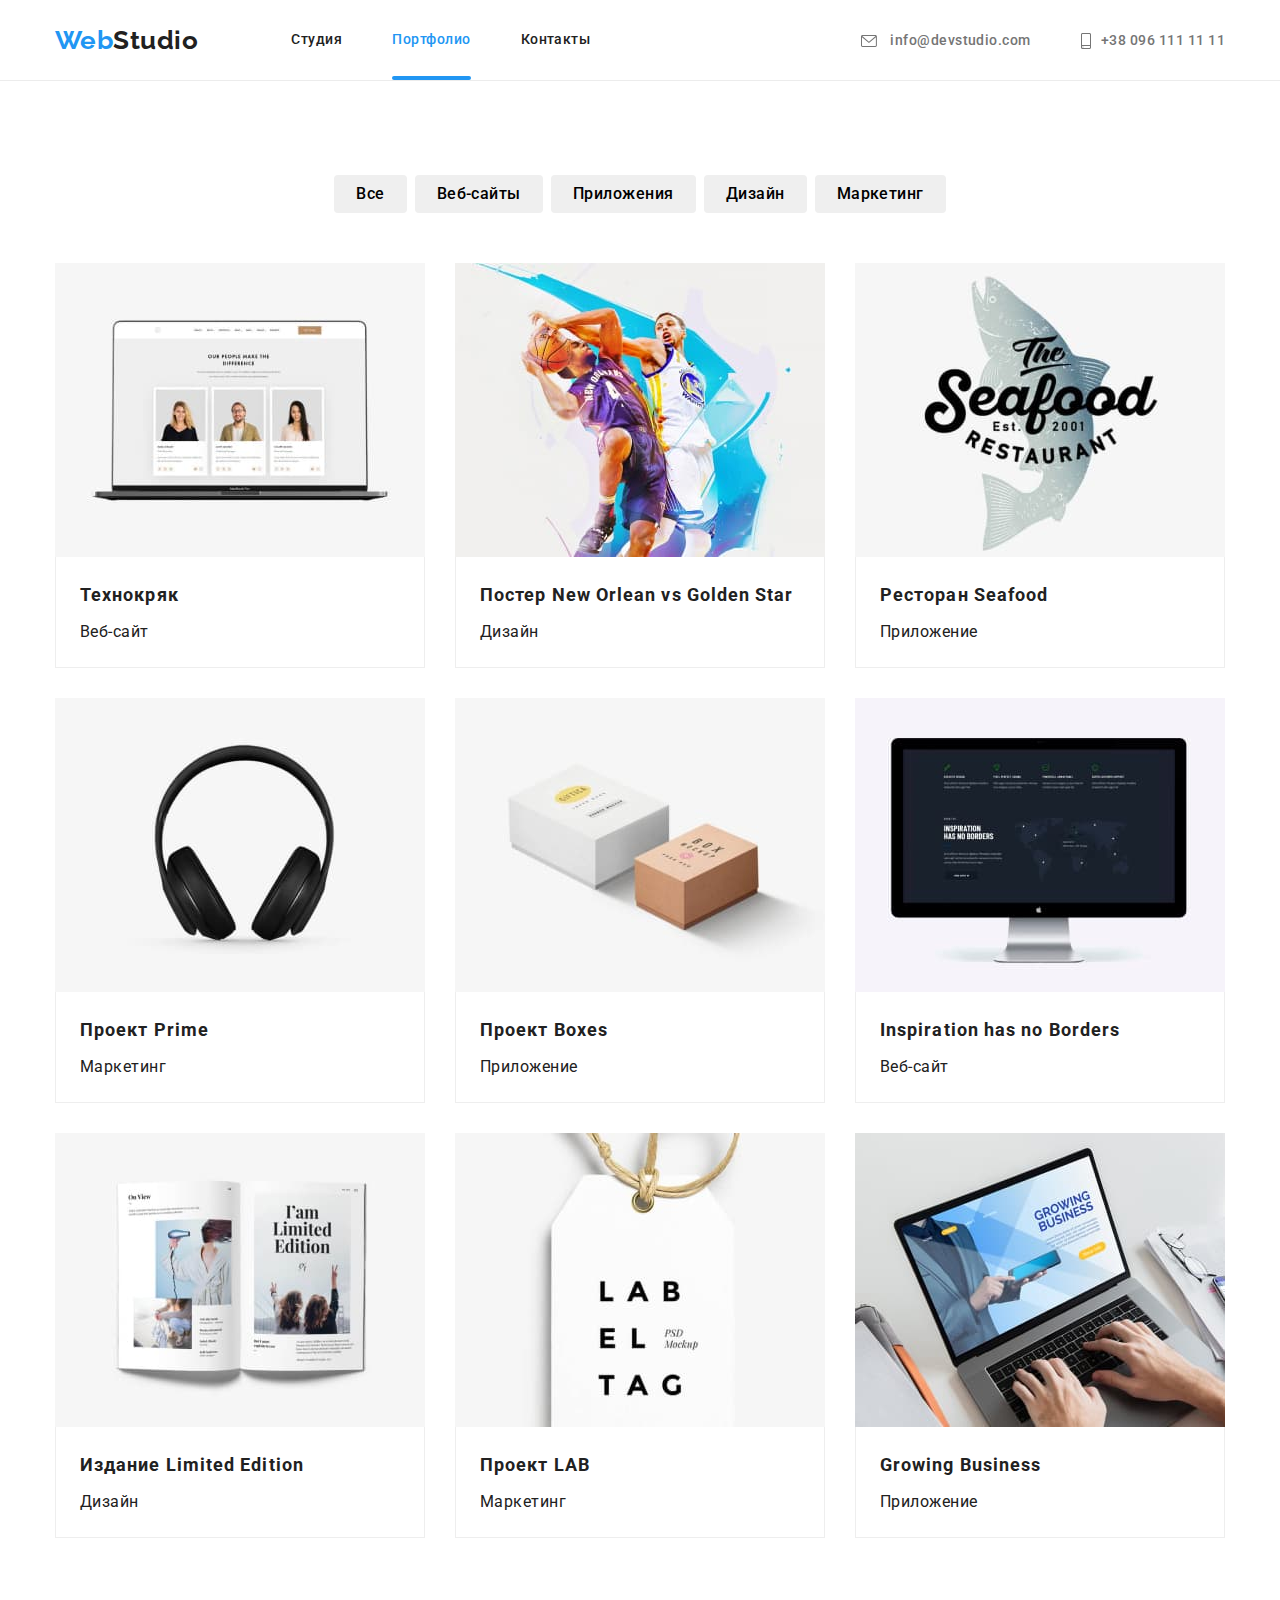
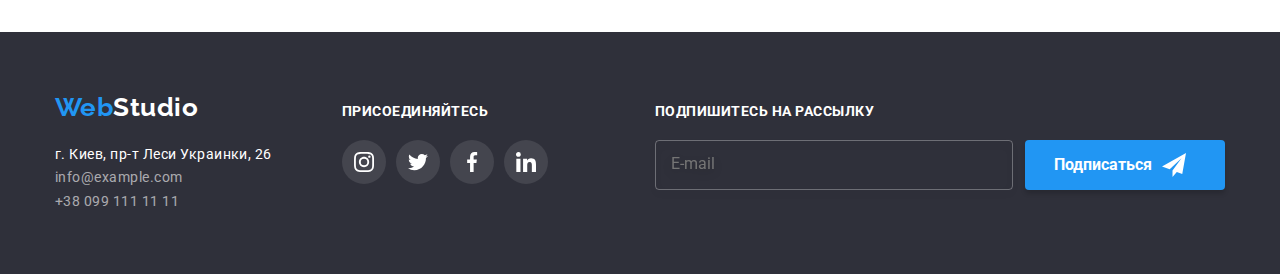
==== commit e2372c30: "виправив помилки домашки" ====
--- a/portfolio.html
+++ b/portfolio.html
@@ -15,7 +15,6 @@
   <link rel="stylesheet" href="https://cdnjs.cloudflare.com/ajax/libs/modern-normalize/1.1.0/modern-normalize.css" />
 
   <link rel="stylesheet" href="./css/main.min.css" />
-  <!-- <link rel="stylesheet" href="./css/styles.css" /> -->
 </head>
 
 <body>
@@ -54,7 +53,7 @@
   <!-- Main section -->
   <main>
     <!-- Our works -->
-    <section class="section project">
+    <section class="project">
       <div class="container">
         <!-- Hiden title -->
         <h1 class="visually-hidden">Portfolio</h1>
--- a/css/main.min.css
+++ b/css/main.min.css
@@ -1 +1 @@
-:root{--primary-color: #757575;--secondary-color: #212121;--accent-color: #2196f3;--logo-color: #000000;--primary-white-color: #ffffff;--bg-darkgrey-color: #2f303a;--secondary-bg-color: #f5f4fa;--header-border: #ececec;--card-border: #eeeeee;--icon-color: #afb1b8;--hero-bg-color: #c4c4c4;--main-font-family: "Roboto", sans-serif;--logo-font: "Raleway", sans-serif;--indent: 30px;--filter-indent: 8px;--items: 3;--border-radius-standart: 4px;--animation: 250ms cubic-bezier(0.4, 0, 0.2, 1)}.visually-hidden{position:absolute;width:1px;height:1px;margin:-1px;border:0;padding:0;white-space:nowrap;-webkit-clip-path:inset(100%);clip-path:inset(100%);clip:rect(0 0 0 0);overflow:hidden}body{font-family:var(--main-font-family);color:var(--primary-color);letter-spacing:.03em}a{text-decoration:none;color:currentColor}h1,h2,h3,h4,h5,h6,p{margin:0}ul,ol{list-style:none;padding:0;margin:0}img{display:block}.container{width:1200px;padding-left:15px;padding-right:15px;margin:0 auto}.project__list{display:-webkit-box;display:-ms-flexbox;display:flex;-ms-flex-wrap:wrap;flex-wrap:wrap;gap:var(--indent)}.project__item{--items: 3;-ms-flex-preferred-size:calc((100% - var(--indent)*(var(--items) - 1))/var(--items));flex-basis:calc((100% - var(--indent)*(var(--items) - 1))/var(--items))}.hero__button{display:inline-block;min-width:200px;max-width:250px;max-height:50px;border-radius:4px;padding:10px 32px;color:var(--primary-white-color);background-color:var(--accent-color);font-weight:700;font-size:16px;line-height:1.88;-webkit-box-align:center;-ms-flex-align:center;align-items:center;-webkit-box-shadow:0px 4px 4px rgba(0,0,0,.15);box-shadow:0px 4px 4px rgba(0,0,0,.15);-webkit-transition:background-color var(--animation);transition:background-color var(--animation)}.hero__button:hover,.hero__button:focus{background-color:#188ce8;cursor:pointer}.btn__close{position:absolute;display:-webkit-box;display:-ms-flexbox;display:flex;-webkit-box-align:center;-ms-flex-align:center;align-items:center;-webkit-box-pack:center;-ms-flex-pack:center;justify-content:center;fill:currentColor;top:0;right:0;width:30px;height:30px;-webkit-transform:translate(-8px, 8px);transform:translate(-8px, 8px);border:1px solid rgba(0,0,0,.1);background-color:var(--primary-white-color);border-radius:50%;-webkit-transition:color var(--animation),border-color var(--animation);transition:color var(--animation),border-color var(--animation)}.btn__close:focus,.btn__close:hover{color:var(--accent-color);cursor:pointer}.registration__btn{display:block;margin-left:auto;margin-right:auto;padding:10px 55px;-webkit-box-shadow:0px 4px 4px rgba(0,0,0,.15);box-shadow:0px 4px 4px rgba(0,0,0,.15);border-radius:4px;font-weight:700;font-size:16px;line-height:1.88;letter-spacing:.06em;background:#2196f3;color:#fff;border:none;cursor:pointer;-webkit-transition:-webkit-box-shadow var(--animation);transition:-webkit-box-shadow var(--animation);transition:box-shadow var(--animation);transition:box-shadow var(--animation), -webkit-box-shadow var(--animation)}.registration__btn__btn:hover,.registration__btn__btn:focus{-webkit-box-shadow:0px 4px 4px rgba(0,0,0,.15);box-shadow:0px 4px 4px rgba(0,0,0,.15)}.project__btn{padding:6px 22px;font-family:inherit;font-weight:500;font-size:16px;line-height:1.62;text-align:center;letter-spacing:inherit;border:none;border-radius:var(--border-radius-standart);-webkit-transition:color var(--animation),background-color var(--animation),-webkit-box-shadow var(--animation);transition:color var(--animation),background-color var(--animation),-webkit-box-shadow var(--animation);transition:color var(--animation),background-color var(--animation),box-shadow var(--animation);transition:color var(--animation),background-color var(--animation),box-shadow var(--animation),-webkit-box-shadow var(--animation)}.project__btn:hover,.project__btn:focus{background-color:var(--accent-color);color:var(--primary-white-color);-webkit-box-shadow:0px 3px 1px rgba(0,0,0,.1),0px 1px 2px rgba(0,0,0,.08),0px 2px 2px rgba(0,0,0,.12);box-shadow:0px 3px 1px rgba(0,0,0,.1),0px 1px 2px rgba(0,0,0,.08),0px 2px 2px rgba(0,0,0,.12)}.project__btn.current{color:var(--accent-color);background-color:var(--primary-white-color)}.clients,.team,.about,.features{padding-bottom:94px;padding-top:94px}.footer__list,.clients__list,.socials__list,.team__list,.about__list,.features__list,.header__item{list-style:none;padding:0;margin:0}.clients-link,.socials__link{text-decoration:none;color:currentColor}.hero__title{font-weight:900;font-size:44px;max-width:696px;margin:0 auto;margin-bottom:var(--indent)}.registration__title{display:block;margin:0;margin-bottom:12px;font-weight:700;font-size:20px;line-height:1.15;text-align:center;color:var(--secondary-color)}.about__title{color:var(--secondary-color);margin-bottom:50px;font-size:36px;line-height:1.17;text-align:center}.about__subtitle{position:absolute;display:-webkit-box;display:-ms-flexbox;display:flex;-webkit-box-align:center;-ms-flex-align:center;align-items:center;left:0;bottom:0;font-weight:700;-webkit-box-pack:center;-ms-flex-pack:center;justify-content:center;width:370px;height:70px;height:70px;font-size:14px;line-height:1.14;text-align:center;color:var(--primary-white-color);text-transform:uppercase}.team__title{color:var(--secondary-color);margin-bottom:50px;font-size:36px;line-height:1.17;text-align:center}.team__uppertitle{color:var(--secondary-color);margin-bottom:10px;font-weight:500;font-size:16px;line-height:1.19;text-align:center}.team__subtitle{color:var(--primary-color);font-size:16px;line-height:1.18;text-align:center;margin-bottom:16px}.clients__title{color:var(--secondary-color);font-size:36px;line-height:1.17;text-align:center;text-align:center;margin-bottom:50px}.footer__title{font-weight:700;font-size:14px;line-height:1.14;text-transform:uppercase;margin-bottom:20px}.project__title{color:var(--secondary-color);font-weight:700;font-size:18px;line-height:2;margin-bottom:4px;letter-spacing:.06em}.register-form-title{font-weight:700;font-size:20px;line-height:1.15;text-align:center;color:var(--secondary-color)}.backdrop{position:fixed;top:0;left:0;width:100%;height:100%;z-index:1000;overflow-y:scroll;background:rgba(0,0,0,.2);opacity:1;-webkit-transition:opacity var(--animation),visibility var(--animation);transition:opacity var(--animation),visibility var(--animation)}.backdrop.is-hidden{opacity:0;pointer-events:none;visibility:hidden}.backdrop.is-hidden .modal{-webkit-transform:translate(-50%, -50%) scale(1, 1);transform:translate(-50%, -50%) scale(1, 1);opacity:0}.modal{position:absolute;top:50%;left:50%;padding:40px;min-width:528px;max-height:581px;background-color:var(--primary-white-color);-webkit-box-shadow:0px 1px 3px rgba(0,0,0,.12),0px 1px 1px rgba(0,0,0,.14),0px 2px 1px rgba(0,0,0,.2);box-shadow:0px 1px 3px rgba(0,0,0,.12),0px 1px 1px rgba(0,0,0,.14),0px 2px 1px rgba(0,0,0,.2);border-radius:4px;-webkit-transform:translate(-50%, -50%) scale(1);transform:translate(-50%, -50%) scale(1);-webkit-transition:opacity var(--animation),visibility var(--animation),-webkit-transform var(--animation);transition:opacity var(--animation),visibility var(--animation),-webkit-transform var(--animation);transition:opacity var(--animation),visibility var(--animation),transform var(--animation);transition:opacity var(--animation),visibility var(--animation),transform var(--animation),-webkit-transform var(--animation)}.registration{text-align:center}.registration__group{margin-bottom:20px}.registration__wrap{display:block;font-size:12px;line-height:1.16;position:relative;display:block;margin-bottom:10px}.registration__wrap:last-child{margin-bottom:0}.registration__label{display:block;text-align:left;margin-bottom:4px;padding-left:2px}.registration__input{display:block;padding:12px 42px;height:40px;width:100%;outline:none;border:1px solid rgba(33,33,33,.2);border-radius:4px;-webkit-transition:border-color var(--animation);transition:border-color var(--animation)}.registration__input:hover,.registration__input:focus{border-color:var(--accent-color)}.registration__group{position:relative;margin-bottom:10px}.registration__icon{position:absolute;display:block;bottom:11px;left:12px;-webkit-transition:var(--animation);transition:var(--animation);color:var(--accent-color)}.registration__input:hover+.registration__icon,.registration__input:focus+.registration__icon{fill:var(--accent-color);outline:none;border-color:var(--accent-color)}.registration__message{display:block;margin-bottom:20px;padding:12px 16px;width:448px;height:120px;resize:none;border:1px solid rgba(33,33,33,.2);border-radius:4px;line-height:1.14}.registration__message::-webkit-input-placeholder{color:rgba(117,117,117,.5)}.registration__message::-moz-placeholder{color:rgba(117,117,117,.5)}.registration__message:-ms-input-placeholder{color:rgba(117,117,117,.5)}.registration__message::-ms-input-placeholder{color:rgba(117,117,117,.5)}.registration__message::placeholder{color:rgba(117,117,117,.5)}.registration__agreement{text-align:left;display:-webkit-box;display:-ms-flexbox;display:flex;padding:0;-webkit-box-pack:center;-ms-flex-pack:center;justify-content:center;-webkit-box-align:baseline;-ms-flex-align:baseline;align-items:baseline;margin-bottom:30px;font-size:14px;line-height:1.18;color:var(--primary-color)}.checkbox__icon{-webkit-transition:opacity var(--animation);transition:opacity var(--animation);margin-right:7px}.checkbox__icon--check{opacity:0;-webkit-transition:opacity var(--animation);transition:opacity var(--animation)}.checkbox:checked+.checkbox__icon .checkbox__icon--check{opacity:1;-webkit-transition:opacity var(--animation);transition:opacity var(--animation)}.checkbox:checked+.checkbox__icon .checkbox__icon--uncheck{opacity:0;-webkit-transition:opacity var(--animation);transition:opacity var(--animation)}.agreement__link{color:var(--accent-color);text-decoration:underline;text-underline-position:under}.registration__agreement:focus-within .checkbox__icon{border:1px solid var(--accent-color)}.registration__agreement:focus-within .checkbox__icon--uncheck{opacity:0}.subscription{margin-left:auto}.subscription__title{display:inline-block;margin-bottom:20px;font-size:14px;line-height:1.14;text-transform:uppercase;color:var(--primary-white-color)}.subscription__email{width:358px;margin-right:12px;padding:15px;max-height:50px;border:1px solid rgba(255,255,255,.3);-webkit-filter:drop-shadow(0px 4px 4px rgba(0, 0, 0, 0.15));filter:drop-shadow(0px 4px 4px rgba(0, 0, 0, 0.15));border-radius:4px;color:var(--primary-white-color);background-color:rgba(0,0,0,0);-webkit-transition:border-color var(--animation);transition:border-color var(--animation)}.subscription__email:hover,.subscription__email:focus{border-color:var(--accent-color)}.subscription__button{display:-webkit-box;display:-ms-flexbox;display:flex;-webkit-box-align:center;-ms-flex-align:center;align-items:center;font-size:16px;font-weight:700;line-height:1.88;color:var(--primary-white-color);padding:10px 29px;text-align:center;width:200px;height:50px;border:none;background:var(--accent-color);-webkit-box-shadow:0px 4px 4px rgba(0,0,0,.15);box-shadow:0px 4px 4px rgba(0,0,0,.15);border-radius:4px}.subscription__button:hover,.subscription__button:focus{cursor:pointer}.send-icon{margin-left:10px;fill:currentColor}.subscription__container{display:-webkit-box;display:-ms-flexbox;display:flex;-webkit-box-align:center;-ms-flex-align:center;align-items:center}.header-border{border-bottom:1px solid var(--header-border)}.header__container{display:-webkit-box;display:-ms-flexbox;display:flex;-webkit-box-align:center;-ms-flex-align:center;align-items:center}.logo{color:var(--accent-color);font-family:"Raleway";font-weight:700;font-size:26px;line-height:1.19}.header__logo{margin-right:93px}.logo-accent{color:var(--secondary-color)}.header__nav{margin-right:auto}.nav__list{color:var(--secondary-color);font-weight:500;font-size:14px;line-height:1.14;display:-webkit-box;display:-ms-flexbox;display:flex;gap:50px}.nav__link{display:-webkit-inline-box;display:-ms-inline-flexbox;display:inline-flex;padding-top:32px;padding-bottom:32px;-webkit-transition:color var(--animation);transition:color var(--animation)}.nav__link:hover,.nav__link:focus{color:var(--accent-color)}.nav__link--current{position:relative}.nav__link--current::after{content:" ";position:absolute;bottom:0px;left:0;display:block;width:100%;height:4px;border-radius:var(--border-radius-standart);background-color:var(--accent-color)}.header__mail{margin-right:50px}.header__item{display:-webkit-box;display:-ms-flexbox;display:flex;-webkit-box-align:baseline;-ms-flex-align:baseline;align-items:baseline}.header__item :hover,.header__item :focus{color:var(--accent-color)}.header__icons{display:inline-block;fill:currentColor;vertical-align:middle;margin-right:10px}.header__mail,.header__phone{color:var(--description-color);font-weight:500;font-size:14px;line-height:1.14;-webkit-transition:color var(--animation);transition:color var(--animation)}.hero__section{padding:200px 0;background-color:var(--bg-darkgrey-color);color:var(--primary-white-color);line-height:1.36;text-align:center;text-transform:uppercase;max-width:1600px;margin-left:auto;margin-right:auto;outline:1px solid #000;background-image:-webkit-gradient(linear, left top, right top, from(rgba(47, 48, 58, 0.4)), to(rgba(47, 48, 58, 0.4))),url(../images/hero/hero.jpg);background-image:linear-gradient(to right, rgba(47, 48, 58, 0.4), rgba(47, 48, 58, 0.4)),url(../images/hero/hero.jpg);background-repeat:no-repeat;background-position:center;background-size:cover;background-color:var(--hero-bg-color)}.features__list{display:-webkit-box;display:-ms-flexbox;display:flex;-webkit-box-align:center;-ms-flex-align:center;align-items:center;-webkit-box-pack:center;-ms-flex-pack:center;justify-content:center;gap:var(--indent)}.features__list .features__item{width:270px}.features-icon-container{width:270px;height:120px;background-color:var(--secondary-bg-color);display:-webkit-box;display:-ms-flexbox;display:flex;-webkit-box-align:center;-ms-flex-align:center;align-items:center;-webkit-box-pack:center;-ms-flex-pack:center;justify-content:center;margin-bottom:var(--indent)}.features__subtitle{color:var(--secondary-color);margin-bottom:10px;font-weight:700;font-size:14px;line-height:1.14;text-transform:uppercase}.features__descr{color:var(--description-color);font-size:14px;line-height:1.71}.about{padding-top:0}.about__list{display:-webkit-box;display:-ms-flexbox;display:flex;-ms-flex-wrap:wrap;flex-wrap:wrap;gap:var(--indent)}.about__item{position:relative}.about__descr{position:absolute;display:-webkit-box;display:-ms-flexbox;display:flex;width:370px;height:70px;bottom:0;right:0;background:rgba(47,48,58,.8)}.team__list{display:-webkit-box;display:-ms-flexbox;display:flex;-ms-flex-wrap:wrap;flex-wrap:wrap;gap:var(--indent)}.team{background-color:var(--secondary-bg-color)}.team__item{background-color:var(--secondary-bg-color);-webkit-box-shadow:0px 1px 3px rgba(0,0,0,.12),0px 1px 1px rgba(0,0,0,.14),0px 2px 1px rgba(0,0,0,.2);box-shadow:0px 1px 3px rgba(0,0,0,.12),0px 1px 1px rgba(0,0,0,.14),0px 2px 1px rgba(0,0,0,.2);border-bottom-left-radius:4px;border-bottom-right-radius:4px;border-radius:0px 0px 4px 4px}.team__card{padding:30px 10px;background-color:var(--primary-white-color)}.socials__link{display:-webkit-box;display:-ms-flexbox;display:flex;-webkit-box-align:center;-ms-flex-align:center;align-items:center;-webkit-box-pack:center;-ms-flex-pack:center;justify-content:center;width:44px;height:44px;color:var(--icon-color);border-radius:50%;-webkit-transition:background-color var(--animation),color var(--animation);transition:background-color var(--animation),color var(--animation)}.socials__link:hover,.socials__link:focus{background-color:var(--accent-color);color:var(--primary-white-color)}.socials__list{display:-webkit-box;display:-ms-flexbox;display:flex;-webkit-box-align:center;-ms-flex-align:center;align-items:center;gap:10px;-webkit-box-pack:center;-ms-flex-pack:center;justify-content:center}.socials__icon{-webkit-transition:fill var(--cubic);transition:fill var(--cubic);fill:currentColor}.clients__item{display:block;-webkit-box-pack:center;-ms-flex-pack:center;justify-content:center;-webkit-box-align:center;-ms-flex-align:center;align-items:center}.clients__list{display:-webkit-box;display:-ms-flexbox;display:flex;-webkit-box-align:center;-ms-flex-align:center;align-items:center;-webkit-box-pack:center;-ms-flex-pack:center;justify-content:center;gap:30px}.clients-link{display:-webkit-box;display:-ms-flexbox;display:flex;-webkit-box-pack:center;-ms-flex-pack:center;justify-content:center;-webkit-box-align:center;-ms-flex-align:center;align-items:center;width:170px;height:92px;color:var(--icon-color);border:1px solid var(--icon-color);border-radius:4px;-webkit-transition:color var(--animation),border var(--animation);transition:color var(--animation),border var(--animation)}.clients-link:hover,.clients-link:focus{color:var(--accent-color);border:1px solid var(--accent-color)}.clients-icon{fill:currentColor;display:inline-block;fill:currentColor;vertical-align:middle}.footer-container{display:-webkit-box;display:-ms-flexbox;display:flex;-webkit-box-align:baseline;-ms-flex-align:baseline;align-items:baseline}.footer__adress{font-size:14px;line-height:1.71;display:-webkit-box;display:-ms-flexbox;display:flex;-webkit-box-orient:vertical;-webkit-box-direction:normal;-ms-flex-direction:column;flex-direction:column;margin-right:70px}.footer:not(.logo){background-color:var(--bg-darkgrey-color);color:var(--primary-white-color);padding:60px 0}.footer__logo{color:var(--accent-color);margin-bottom:20px;margin-top:0;font-family:"Raleway";font-weight:700;font-size:26px;line-height:1.19}.logo{font-family:"Raleway";font-weight:700}.footer__logo--accent{color:var(--primary-white-color)}.address{display:-webkit-box;display:-ms-flexbox;display:flex;-webkit-box-orient:vertical;-webkit-box-direction:normal;-ms-flex-direction:column;flex-direction:column;font-style:normal}.footer__email{color:rgba(255,255,255,.6);font-size:14px;line-height:1.71;-webkit-transition:color var(--animation);transition:color var(--animation)}.footer__email:hover,.footer__email:focus{color:var(--accent-color)}.footer__tel{color:rgba(255,255,255,.6);font-size:14px;line-height:1.71;-webkit-transition:color var(--animation);transition:color var(--animation)}.footer__tel:hover,.footer__tel:focus{color:var(--accent-color)}.footer__list{display:-webkit-box;display:-ms-flexbox;display:flex;-webkit-box-align:center;-ms-flex-align:center;align-items:center;gap:10px;-webkit-box-pack:center;-ms-flex-pack:center;justify-content:center}.footer__link{-webkit-box-align:baseline;-ms-flex-align:baseline;align-items:baseline;display:-webkit-box;display:-ms-flexbox;display:flex;font-weight:700;font-size:14px;line-height:1.14px;text-align:center;-webkit-box-align:center;-ms-flex-align:center;align-items:center;-webkit-box-pack:center;-ms-flex-pack:center;justify-content:center;width:44px;height:44px;color:var(--primary-white-color);background-color:rgba(255,255,255,.1);border-radius:50%;-webkit-transition:color var(--animation),background-color var(--animation);transition:color var(--animation),background-color var(--animation)}.footer__link:hover,.footer__link:focus{background-color:var(--accent-color);color:var(--primary-white-color)}.footer__links{-webkit-box-sizing:border-box;box-sizing:border-box;display:-webkit-box;display:-ms-flexbox;display:flex;-webkit-box-orient:vertical;-webkit-box-direction:normal;-ms-flex-direction:column;flex-direction:column}.socials__icon{fill:currentColor}.header-border{border-bottom:1px solid var(--header-border)}.header__container{display:-webkit-box;display:-ms-flexbox;display:flex;-webkit-box-align:center;-ms-flex-align:center;align-items:center}.logo{color:var(--accent-color);font-family:"Raleway";font-weight:700;font-size:26px;line-height:1.19}.header__logo{margin-right:93px}.logo-accent{color:var(--secondary-color)}.header__nav{margin-right:auto}.nav__link{display:-webkit-inline-box;display:-ms-inline-flexbox;display:inline-flex;padding-top:32px;padding-bottom:32px;-webkit-transition:color var(--animation);transition:color var(--animation)}.nav__list{color:var(--secondary-color);font-weight:500;font-size:14px;line-height:1.14;display:-webkit-box;display:-ms-flexbox;display:flex;gap:50px}.nav__link--current{position:relative}.nav__link--current::after{content:" ";position:absolute;bottom:0px;left:0;display:block;width:100%;height:4px;border-radius:var(--border-radius-standart);background-color:var(--accent-color)}.header__item{display:-webkit-box;display:-ms-flexbox;display:flex;-webkit-box-align:baseline;-ms-flex-align:baseline;align-items:baseline}.header__item :hover,.header__item :focus{color:var(--accent-color)}.project__filter{display:-webkit-box;display:-ms-flexbox;display:flex;-webkit-box-pack:center;-ms-flex-pack:center;justify-content:center;gap:var(--filter-indent);margin-bottom:50px}.project__list{display:-webkit-box;display:-ms-flexbox;display:flex;-ms-flex-wrap:wrap;flex-wrap:wrap;gap:var(--indent)}.project__list{display:-webkit-box;display:-ms-flexbox;display:flex;-ms-flex-wrap:wrap;flex-wrap:wrap;gap:var(--indent)}.project-text{color:var(--secondary-color)}.project__descr{padding:20px 24px;border:1px solid var(--card-border);border-top:0px}.project__link{-webkit-transition:-webkit-box-shadow var(--animation);transition:-webkit-box-shadow var(--animation);transition:box-shadow var(--animation);transition:box-shadow var(--animation), -webkit-box-shadow var(--animation)}.project__link:hover,.project__link:focus{-webkit-box-shadow:0px 1px 1px rgba(0,0,0,.12),0px 4px 4px rgba(0,0,0,.06),1px 4px 6px rgba(0,0,0,.16);box-shadow:0px 1px 1px rgba(0,0,0,.12),0px 4px 4px rgba(0,0,0,.06),1px 4px 6px rgba(0,0,0,.16)}.project__descr:hover,.project__descr:focus{-webkit-box-shadow:0px 1px 1px rgba(0,0,0,.12),0px 4px 4px rgba(0,0,0,.06),1px 4px 6px rgba(0,0,0,.16);box-shadow:0px 1px 1px rgba(0,0,0,.12),0px 4px 4px rgba(0,0,0,.06),1px 4px 6px rgba(0,0,0,.16)}.overlay__text{font-size:18px;line-height:1.55;color:var(--primary-white-color)}.project__elements{position:relative;overflow:hidden}.project__overlay{position:absolute;width:100%;height:100%;padding:63px 24px;-webkit-transform:translateY(0);transform:translateY(0);-webkit-transition:-webkit-transform var(--animation);transition:-webkit-transform var(--animation);transition:transform var(--animation);transition:transform var(--animation), -webkit-transform var(--animation);background-color:rgba(33,150,243,.9)}.project__elements:hover .project__overlay{-webkit-transform:translateY(0);transform:translateY(0);opacity:1}.project__link:hover .project__overlay,.project__link:focus .project__overlay{-webkit-transform:translateY(-100%);transform:translateY(-100%)}/*# sourceMappingURL=main.min.css.map */+:root{--primary-color: #757575;--secondary-color: #212121;--accent-color: #2196f3;--logo-color: #000000;--primary-white-color: #ffffff;--bg-darkgrey-color: #2f303a;--secondary-bg-color: #f5f4fa;--header-border: #ececec;--card-border: #eeeeee;--icon-color: #afb1b8;--hero-bg-color: #c4c4c4;--main-font-family: "Roboto", sans-serif;--logo-font: "Raleway", sans-serif;--indent: 30px;--filter-indent: 8px;--items: 3;--border-radius-standart: 4px;--animation: 250ms cubic-bezier(0.4, 0, 0.2, 1)}.visually-hidden{position:absolute;width:1px;height:1px;margin:-1px;border:0;padding:0;white-space:nowrap;-webkit-clip-path:inset(100%);clip-path:inset(100%);clip:rect(0 0 0 0);overflow:hidden}body{font-family:var(--main-font-family);color:var(--primary-color);letter-spacing:.03em}a{text-decoration:none;color:currentColor}h1,h2,h3,h4,h5,h6,p{margin:0}ul,ol{list-style:none;padding:0;margin:0}img{display:block}.container{width:1200px;padding-left:15px;padding-right:15px;margin:0 auto}.project__list{display:-webkit-box;display:-ms-flexbox;display:flex;-ms-flex-wrap:wrap;flex-wrap:wrap;gap:var(--indent)}.project__item{--items: 3;-ms-flex-preferred-size:calc((100% - var(--indent)*(var(--items) - 1))/var(--items));flex-basis:calc((100% - var(--indent)*(var(--items) - 1))/var(--items))}.hero__button{display:inline-block;min-width:200px;max-width:250px;max-height:50px;border-radius:4px;padding:10px 32px;color:var(--primary-white-color);background-color:var(--accent-color);font-weight:700;font-size:16px;line-height:1.88;-webkit-box-align:center;-ms-flex-align:center;align-items:center;-webkit-box-shadow:0px 4px 4px rgba(0,0,0,.15);box-shadow:0px 4px 4px rgba(0,0,0,.15);-webkit-transition:background-color var(--animation);transition:background-color var(--animation)}.hero__button:hover,.hero__button:focus{background-color:#188ce8;cursor:pointer}.btn__close{position:absolute;display:-webkit-box;display:-ms-flexbox;display:flex;-webkit-box-align:center;-ms-flex-align:center;align-items:center;-webkit-box-pack:center;-ms-flex-pack:center;justify-content:center;fill:currentColor;top:0;right:0;width:30px;height:30px;-webkit-transform:translate(-8px, 8px);transform:translate(-8px, 8px);border:1px solid rgba(0,0,0,.1);background-color:var(--primary-white-color);border-radius:50%;-webkit-transition:color var(--animation),border-color var(--animation);transition:color var(--animation),border-color var(--animation)}.btn__close:focus,.btn__close:hover{color:var(--accent-color);cursor:pointer}.registration__btn{display:block;margin-left:auto;margin-right:auto;padding:10px 55px;-webkit-box-shadow:0px 4px 4px rgba(0,0,0,.15);box-shadow:0px 4px 4px rgba(0,0,0,.15);border-radius:4px;font-weight:700;font-size:16px;line-height:1.88;letter-spacing:.06em;background:#2196f3;color:#fff;border:none;cursor:pointer;-webkit-transition:-webkit-box-shadow var(--animation);transition:-webkit-box-shadow var(--animation);transition:box-shadow var(--animation);transition:box-shadow var(--animation), -webkit-box-shadow var(--animation)}.registration__btn__btn:hover,.registration__btn__btn:focus{-webkit-box-shadow:0px 4px 4px rgba(0,0,0,.15);box-shadow:0px 4px 4px rgba(0,0,0,.15)}.project__btn{padding:6px 22px;font-family:inherit;font-weight:500;font-size:16px;line-height:1.62;text-align:center;letter-spacing:inherit;border:none;border-radius:var(--border-radius-standart);-webkit-transition:color var(--animation),background-color var(--animation),-webkit-box-shadow var(--animation);transition:color var(--animation),background-color var(--animation),-webkit-box-shadow var(--animation);transition:color var(--animation),background-color var(--animation),box-shadow var(--animation);transition:color var(--animation),background-color var(--animation),box-shadow var(--animation),-webkit-box-shadow var(--animation)}.project__btn:hover,.project__btn:focus{background-color:var(--accent-color);color:var(--primary-white-color);-webkit-box-shadow:0px 3px 1px rgba(0,0,0,.1),0px 1px 2px rgba(0,0,0,.08),0px 2px 2px rgba(0,0,0,.12);box-shadow:0px 3px 1px rgba(0,0,0,.1),0px 1px 2px rgba(0,0,0,.08),0px 2px 2px rgba(0,0,0,.12)}.project__btn.current{color:var(--accent-color);background-color:var(--primary-white-color)}.project,.clients,.team,.about,.features{padding-bottom:94px;padding-top:94px}.footer__list,.clients__list,.socials__list,.team__list,.about__list,.features__list,.header__item{list-style:none;padding:0;margin:0}.clients-link,.socials__link{text-decoration:none;color:currentColor}.hero__title{font-weight:900;font-size:44px;max-width:696px;margin:0 auto;margin-bottom:var(--indent)}.registration__title{display:block;margin:0;margin-bottom:12px;font-weight:700;font-size:20px;line-height:1.15;text-align:center;color:var(--secondary-color)}.about__title{color:var(--secondary-color);margin-bottom:50px;font-size:36px;line-height:1.17;text-align:center}.about__subtitle{position:absolute;display:-webkit-box;display:-ms-flexbox;display:flex;-webkit-box-align:center;-ms-flex-align:center;align-items:center;left:0;bottom:0;font-weight:700;-webkit-box-pack:center;-ms-flex-pack:center;justify-content:center;width:370px;height:70px;height:70px;font-size:14px;line-height:1.14;text-align:center;color:var(--primary-white-color);text-transform:uppercase}.team__title{color:var(--secondary-color);margin-bottom:50px;font-size:36px;line-height:1.17;text-align:center}.team__uppertitle{color:var(--secondary-color);margin-bottom:10px;font-weight:500;font-size:16px;line-height:1.19;text-align:center}.team__subtitle{color:var(--primary-color);font-size:16px;line-height:1.18;text-align:center;margin-bottom:16px}.clients__title{color:var(--secondary-color);font-size:36px;line-height:1.17;text-align:center;text-align:center;margin-bottom:50px}.footer__title{font-weight:700;font-size:14px;line-height:1.14;text-transform:uppercase;margin-bottom:20px}.project__title{color:var(--secondary-color);font-weight:700;font-size:18px;line-height:2;margin-bottom:4px;letter-spacing:.06em}.register-form-title{font-weight:700;font-size:20px;line-height:1.15;text-align:center;color:var(--secondary-color)}.backdrop{position:fixed;top:0;left:0;width:100%;height:100%;z-index:1000;overflow-y:scroll;background:rgba(0,0,0,.2);opacity:1;-webkit-transition:opacity var(--animation),visibility var(--animation);transition:opacity var(--animation),visibility var(--animation)}.backdrop.is-hidden{opacity:0;pointer-events:none;visibility:hidden}.backdrop.is-hidden .modal{-webkit-transform:translate(-50%, -50%) scale(1, 1);transform:translate(-50%, -50%) scale(1, 1);opacity:0}.modal{position:absolute;top:50%;left:50%;padding:40px;min-width:528px;max-height:581px;background-color:var(--primary-white-color);-webkit-box-shadow:0px 1px 3px rgba(0,0,0,.12),0px 1px 1px rgba(0,0,0,.14),0px 2px 1px rgba(0,0,0,.2);box-shadow:0px 1px 3px rgba(0,0,0,.12),0px 1px 1px rgba(0,0,0,.14),0px 2px 1px rgba(0,0,0,.2);border-radius:4px;-webkit-transform:translate(-50%, -50%) scale(1);transform:translate(-50%, -50%) scale(1);-webkit-transition:opacity var(--animation),visibility var(--animation),-webkit-transform var(--animation);transition:opacity var(--animation),visibility var(--animation),-webkit-transform var(--animation);transition:opacity var(--animation),visibility var(--animation),transform var(--animation);transition:opacity var(--animation),visibility var(--animation),transform var(--animation),-webkit-transform var(--animation)}.registration{text-align:center}.registration__group{margin-bottom:20px}.registration__wrap{display:block;font-size:12px;line-height:1.16;position:relative;display:block;margin-bottom:10px}.registration__wrap:last-child{margin-bottom:0}.registration__label{display:block;text-align:left;margin-bottom:4px;padding-left:2px}.registration__input{display:block;padding:12px 42px;height:40px;width:100%;outline:none;border:1px solid rgba(33,33,33,.2);border-radius:4px;-webkit-transition:border-color var(--animation);transition:border-color var(--animation)}.registration__input:hover,.registration__input:focus{border-color:var(--accent-color)}.registration__group{position:relative;margin-bottom:10px}.registration__icon{position:absolute;display:block;bottom:11px;left:12px;-webkit-transition:var(--animation);transition:var(--animation);color:var(--accent-color)}.registration__input:hover+.registration__icon,.registration__input:focus+.registration__icon{fill:var(--accent-color);outline:none;border-color:var(--accent-color)}.registration__message{display:block;margin-bottom:20px;padding:12px 16px;width:448px;height:120px;resize:none;border:1px solid rgba(33,33,33,.2);border-radius:4px;line-height:1.14}.registration__message::-webkit-input-placeholder{color:rgba(117,117,117,.5)}.registration__message::-moz-placeholder{color:rgba(117,117,117,.5)}.registration__message:-ms-input-placeholder{color:rgba(117,117,117,.5)}.registration__message::-ms-input-placeholder{color:rgba(117,117,117,.5)}.registration__message::placeholder{color:rgba(117,117,117,.5)}.registration__agreement{text-align:left;display:-webkit-box;display:-ms-flexbox;display:flex;padding:0;-webkit-box-pack:center;-ms-flex-pack:center;justify-content:center;-webkit-box-align:baseline;-ms-flex-align:baseline;align-items:baseline;margin-bottom:30px;font-size:14px;line-height:1.18;color:var(--primary-color)}.checkbox__icon{-webkit-transition:opacity var(--animation);transition:opacity var(--animation);margin-right:7px}.checkbox__icon--check{opacity:0;-webkit-transition:opacity var(--animation);transition:opacity var(--animation)}.checkbox:checked+.checkbox__icon .checkbox__icon--check{opacity:1;-webkit-transition:opacity var(--animation);transition:opacity var(--animation)}.checkbox:checked+.checkbox__icon .checkbox__icon--uncheck{opacity:0;-webkit-transition:opacity var(--animation);transition:opacity var(--animation)}.agreement__link{color:var(--accent-color);text-decoration:underline;text-underline-position:under}.registration__agreement:focus-within .checkbox__icon{border:1px solid var(--accent-color)}.registration__agreement:focus-within .checkbox__icon--uncheck{opacity:0}.subscription{margin-left:auto}.subscription__title{display:inline-block;margin-bottom:20px;font-size:14px;line-height:1.14;text-transform:uppercase;color:var(--primary-white-color)}.subscription__email{width:358px;margin-right:12px;padding:15px;max-height:50px;border:1px solid rgba(255,255,255,.3);-webkit-filter:drop-shadow(0px 4px 4px rgba(0, 0, 0, 0.15));filter:drop-shadow(0px 4px 4px rgba(0, 0, 0, 0.15));border-radius:4px;color:var(--primary-white-color);background-color:rgba(0,0,0,0);-webkit-transition:border-color var(--animation);transition:border-color var(--animation)}.subscription__email:hover,.subscription__email:focus{border-color:var(--accent-color)}.subscription__button{display:-webkit-box;display:-ms-flexbox;display:flex;-webkit-box-align:center;-ms-flex-align:center;align-items:center;font-size:16px;font-weight:700;line-height:1.88;color:var(--primary-white-color);padding:10px 29px;text-align:center;width:200px;height:50px;border:none;background:var(--accent-color);-webkit-box-shadow:0px 4px 4px rgba(0,0,0,.15);box-shadow:0px 4px 4px rgba(0,0,0,.15);border-radius:4px}.subscription__button:hover,.subscription__button:focus{cursor:pointer}.send-icon{margin-left:10px;fill:currentColor}.subscription__container{display:-webkit-box;display:-ms-flexbox;display:flex;-webkit-box-align:center;-ms-flex-align:center;align-items:center}.header-border{border-bottom:1px solid var(--header-border)}.header__container{display:-webkit-box;display:-ms-flexbox;display:flex;-webkit-box-align:center;-ms-flex-align:center;align-items:center}.logo{color:var(--accent-color);font-family:"Raleway";font-weight:700;font-size:26px;line-height:1.19}.header__logo{margin-right:93px}.logo-accent{color:var(--secondary-color)}.header__nav{margin-right:auto}.nav__list{color:var(--secondary-color);font-weight:500;font-size:14px;line-height:1.14;display:-webkit-box;display:-ms-flexbox;display:flex;gap:50px}.nav__link{display:-webkit-inline-box;display:-ms-inline-flexbox;display:inline-flex;padding-top:32px;padding-bottom:32px;-webkit-transition:color var(--animation);transition:color var(--animation)}.nav__link:hover,.nav__link:focus{color:var(--accent-color)}.nav__link--current{position:relative;color:var(--accent-color)}.nav__link--current::after{content:" ";position:absolute;bottom:0px;left:0;display:block;width:100%;height:4px;border-radius:var(--border-radius-standart);background-color:var(--accent-color)}.header__mail{margin-right:50px}.header__item{display:-webkit-box;display:-ms-flexbox;display:flex;-webkit-box-align:baseline;-ms-flex-align:baseline;align-items:baseline}.header__item :hover,.header__item :focus{color:var(--accent-color)}.header__icons{display:inline-block;fill:currentColor;vertical-align:middle;margin-right:10px}.header__mail,.header__phone{color:var(--description-color);font-weight:500;font-size:14px;line-height:1.14;-webkit-transition:color var(--animation);transition:color var(--animation)}.hero__section{padding:200px 0;background-color:var(--bg-darkgrey-color);color:var(--primary-white-color);line-height:1.36;text-align:center;text-transform:uppercase;max-width:1600px;margin-left:auto;margin-right:auto;outline:1px solid #000;background-image:-webkit-gradient(linear, left top, right top, from(rgba(47, 48, 58, 0.4)), to(rgba(47, 48, 58, 0.4))),url(../images/hero/hero.jpg);background-image:linear-gradient(to right, rgba(47, 48, 58, 0.4), rgba(47, 48, 58, 0.4)),url(../images/hero/hero.jpg);background-repeat:no-repeat;background-position:center;background-size:cover;background-color:var(--hero-bg-color)}.features__list{display:-webkit-box;display:-ms-flexbox;display:flex;-webkit-box-align:center;-ms-flex-align:center;align-items:center;-webkit-box-pack:center;-ms-flex-pack:center;justify-content:center;gap:var(--indent)}.features__list .features__item{width:270px}.features-icon-container{width:270px;height:120px;background-color:var(--secondary-bg-color);display:-webkit-box;display:-ms-flexbox;display:flex;-webkit-box-align:center;-ms-flex-align:center;align-items:center;-webkit-box-pack:center;-ms-flex-pack:center;justify-content:center;margin-bottom:var(--indent)}.features__subtitle{color:var(--secondary-color);margin-bottom:10px;font-weight:700;font-size:14px;line-height:1.14;text-transform:uppercase}.features__descr{color:var(--description-color);font-size:14px;line-height:1.71}.about{padding-top:0}.about__list{display:-webkit-box;display:-ms-flexbox;display:flex;-ms-flex-wrap:wrap;flex-wrap:wrap;gap:var(--indent)}.about__item{position:relative}.about__descr{position:absolute;display:-webkit-box;display:-ms-flexbox;display:flex;width:370px;height:70px;bottom:0;right:0;background:rgba(47,48,58,.8)}.team__list{display:-webkit-box;display:-ms-flexbox;display:flex;-ms-flex-wrap:wrap;flex-wrap:wrap;gap:var(--indent)}.team{background-color:var(--secondary-bg-color)}.team__item{background-color:var(--secondary-bg-color);-webkit-box-shadow:0px 1px 3px rgba(0,0,0,.12),0px 1px 1px rgba(0,0,0,.14),0px 2px 1px rgba(0,0,0,.2);box-shadow:0px 1px 3px rgba(0,0,0,.12),0px 1px 1px rgba(0,0,0,.14),0px 2px 1px rgba(0,0,0,.2);border-bottom-left-radius:4px;border-bottom-right-radius:4px;border-radius:0px 0px 4px 4px}.team__card{padding:30px 10px;background-color:var(--primary-white-color)}.socials__link{display:-webkit-box;display:-ms-flexbox;display:flex;-webkit-box-align:center;-ms-flex-align:center;align-items:center;-webkit-box-pack:center;-ms-flex-pack:center;justify-content:center;width:44px;height:44px;color:var(--icon-color);border-radius:50%;-webkit-transition:background-color var(--animation),color var(--animation);transition:background-color var(--animation),color var(--animation)}.socials__link:hover,.socials__link:focus{background-color:var(--accent-color);color:var(--primary-white-color)}.socials__list{display:-webkit-box;display:-ms-flexbox;display:flex;-webkit-box-align:center;-ms-flex-align:center;align-items:center;gap:10px;-webkit-box-pack:center;-ms-flex-pack:center;justify-content:center}.socials__icon{-webkit-transition:fill var(--cubic);transition:fill var(--cubic);fill:currentColor}.clients__item{display:block;-webkit-box-pack:center;-ms-flex-pack:center;justify-content:center;-webkit-box-align:center;-ms-flex-align:center;align-items:center}.clients__list{display:-webkit-box;display:-ms-flexbox;display:flex;-webkit-box-align:center;-ms-flex-align:center;align-items:center;-webkit-box-pack:center;-ms-flex-pack:center;justify-content:center;gap:30px}.clients-link{display:-webkit-box;display:-ms-flexbox;display:flex;-webkit-box-pack:center;-ms-flex-pack:center;justify-content:center;-webkit-box-align:center;-ms-flex-align:center;align-items:center;width:170px;height:92px;color:var(--icon-color);border:1px solid var(--icon-color);border-radius:4px;-webkit-transition:color var(--animation),border var(--animation);transition:color var(--animation),border var(--animation)}.clients-link:hover,.clients-link:focus{color:var(--accent-color);border:1px solid var(--accent-color)}.clients-icon{fill:currentColor;display:inline-block;fill:currentColor;vertical-align:middle}.footer-container{display:-webkit-box;display:-ms-flexbox;display:flex;-webkit-box-align:baseline;-ms-flex-align:baseline;align-items:baseline}.footer__adress{font-size:14px;line-height:1.71;display:-webkit-box;display:-ms-flexbox;display:flex;-webkit-box-orient:vertical;-webkit-box-direction:normal;-ms-flex-direction:column;flex-direction:column;margin-right:70px}.footer:not(.logo){background-color:var(--bg-darkgrey-color);color:var(--primary-white-color);padding:60px 0}.footer__logo{color:var(--accent-color);margin-bottom:20px;margin-top:0;font-family:"Raleway";font-weight:700;font-size:26px;line-height:1.19}.logo{font-family:"Raleway";font-weight:700}.footer__logo--accent{color:var(--primary-white-color)}.address{display:-webkit-box;display:-ms-flexbox;display:flex;-webkit-box-orient:vertical;-webkit-box-direction:normal;-ms-flex-direction:column;flex-direction:column;font-style:normal}.footer__email{color:rgba(255,255,255,.6);font-size:14px;line-height:1.71;-webkit-transition:color var(--animation);transition:color var(--animation)}.footer__email:hover,.footer__email:focus{color:var(--accent-color)}.footer__tel{color:rgba(255,255,255,.6);font-size:14px;line-height:1.71;-webkit-transition:color var(--animation);transition:color var(--animation)}.footer__tel:hover,.footer__tel:focus{color:var(--accent-color)}.footer__list{display:-webkit-box;display:-ms-flexbox;display:flex;-webkit-box-align:center;-ms-flex-align:center;align-items:center;gap:10px;-webkit-box-pack:center;-ms-flex-pack:center;justify-content:center}.footer__link{-webkit-box-align:baseline;-ms-flex-align:baseline;align-items:baseline;display:-webkit-box;display:-ms-flexbox;display:flex;font-weight:700;font-size:14px;line-height:1.14px;text-align:center;-webkit-box-align:center;-ms-flex-align:center;align-items:center;-webkit-box-pack:center;-ms-flex-pack:center;justify-content:center;width:44px;height:44px;color:var(--primary-white-color);background-color:rgba(255,255,255,.1);border-radius:50%;-webkit-transition:color var(--animation),background-color var(--animation);transition:color var(--animation),background-color var(--animation)}.footer__link:hover,.footer__link:focus{background-color:var(--accent-color);color:var(--primary-white-color)}.footer__links{-webkit-box-sizing:border-box;box-sizing:border-box;display:-webkit-box;display:-ms-flexbox;display:flex;-webkit-box-orient:vertical;-webkit-box-direction:normal;-ms-flex-direction:column;flex-direction:column}.socials__icon{fill:currentColor}.header-border{border-bottom:1px solid var(--header-border)}.header__container{display:-webkit-box;display:-ms-flexbox;display:flex;-webkit-box-align:center;-ms-flex-align:center;align-items:center}.logo{color:var(--accent-color);font-family:"Raleway";font-weight:700;font-size:26px;line-height:1.19}.header__logo{margin-right:93px}.logo-accent{color:var(--secondary-color)}.header__nav{margin-right:auto}.nav__link{display:-webkit-inline-box;display:-ms-inline-flexbox;display:inline-flex;padding-top:32px;padding-bottom:32px;-webkit-transition:color var(--animation);transition:color var(--animation)}.nav__list{color:var(--secondary-color);font-weight:500;font-size:14px;line-height:1.14;display:-webkit-box;display:-ms-flexbox;display:flex;gap:50px}.nav__link--current{position:relative;color:var(--accent-color)}.nav__link--current::after{content:" ";position:absolute;bottom:0px;left:0;display:block;width:100%;height:4px;border-radius:var(--border-radius-standart);background-color:var(--accent-color)}.header__item{display:-webkit-box;display:-ms-flexbox;display:flex;-webkit-box-align:baseline;-ms-flex-align:baseline;align-items:baseline}.header__item :hover,.header__item :focus{color:var(--accent-color)}.project__filter{display:-webkit-box;display:-ms-flexbox;display:flex;-webkit-box-pack:center;-ms-flex-pack:center;justify-content:center;gap:var(--filter-indent);margin-bottom:50px}.project__list{display:-webkit-box;display:-ms-flexbox;display:flex;-ms-flex-wrap:wrap;flex-wrap:wrap;gap:var(--indent)}.project__text{color:var(--secondary-color);font-size:16px;line-height:1.87}.project__descr{padding:20px 24px;border:1px solid var(--card-border);border-top:0px}.project__link{-webkit-transition:-webkit-box-shadow var(--animation);transition:-webkit-box-shadow var(--animation);transition:box-shadow var(--animation);transition:box-shadow var(--animation), -webkit-box-shadow var(--animation)}.project__link:hover,.project__link:focus{-webkit-box-shadow:0px 1px 1px rgba(0,0,0,.12),0px 4px 4px rgba(0,0,0,.06),1px 4px 6px rgba(0,0,0,.16);box-shadow:0px 1px 1px rgba(0,0,0,.12),0px 4px 4px rgba(0,0,0,.06),1px 4px 6px rgba(0,0,0,.16)}.project__descr:hover,.project__descr:focus{-webkit-box-shadow:0px 1px 1px rgba(0,0,0,.12),0px 4px 4px rgba(0,0,0,.06),1px 4px 6px rgba(0,0,0,.16);box-shadow:0px 1px 1px rgba(0,0,0,.12),0px 4px 4px rgba(0,0,0,.06),1px 4px 6px rgba(0,0,0,.16)}.overlay__text{font-size:18px;line-height:1.55;color:var(--primary-white-color)}.project__elements{position:relative;overflow:hidden}.project__overlay{position:absolute;width:100%;height:100%;padding:63px 24px;-webkit-transform:translateY(0);transform:translateY(0);-webkit-transition:-webkit-transform var(--animation);transition:-webkit-transform var(--animation);transition:transform var(--animation);transition:transform var(--animation), -webkit-transform var(--animation);background-color:rgba(33,150,243,.9)}.project__elements:hover .project__overlay{-webkit-transform:translateY(0);transform:translateY(0);opacity:1}.project__link:hover .project__overlay,.project__link:focus .project__overlay{-webkit-transform:translateY(-100%);transform:translateY(-100%)}/*# sourceMappingURL=main.min.css.map */